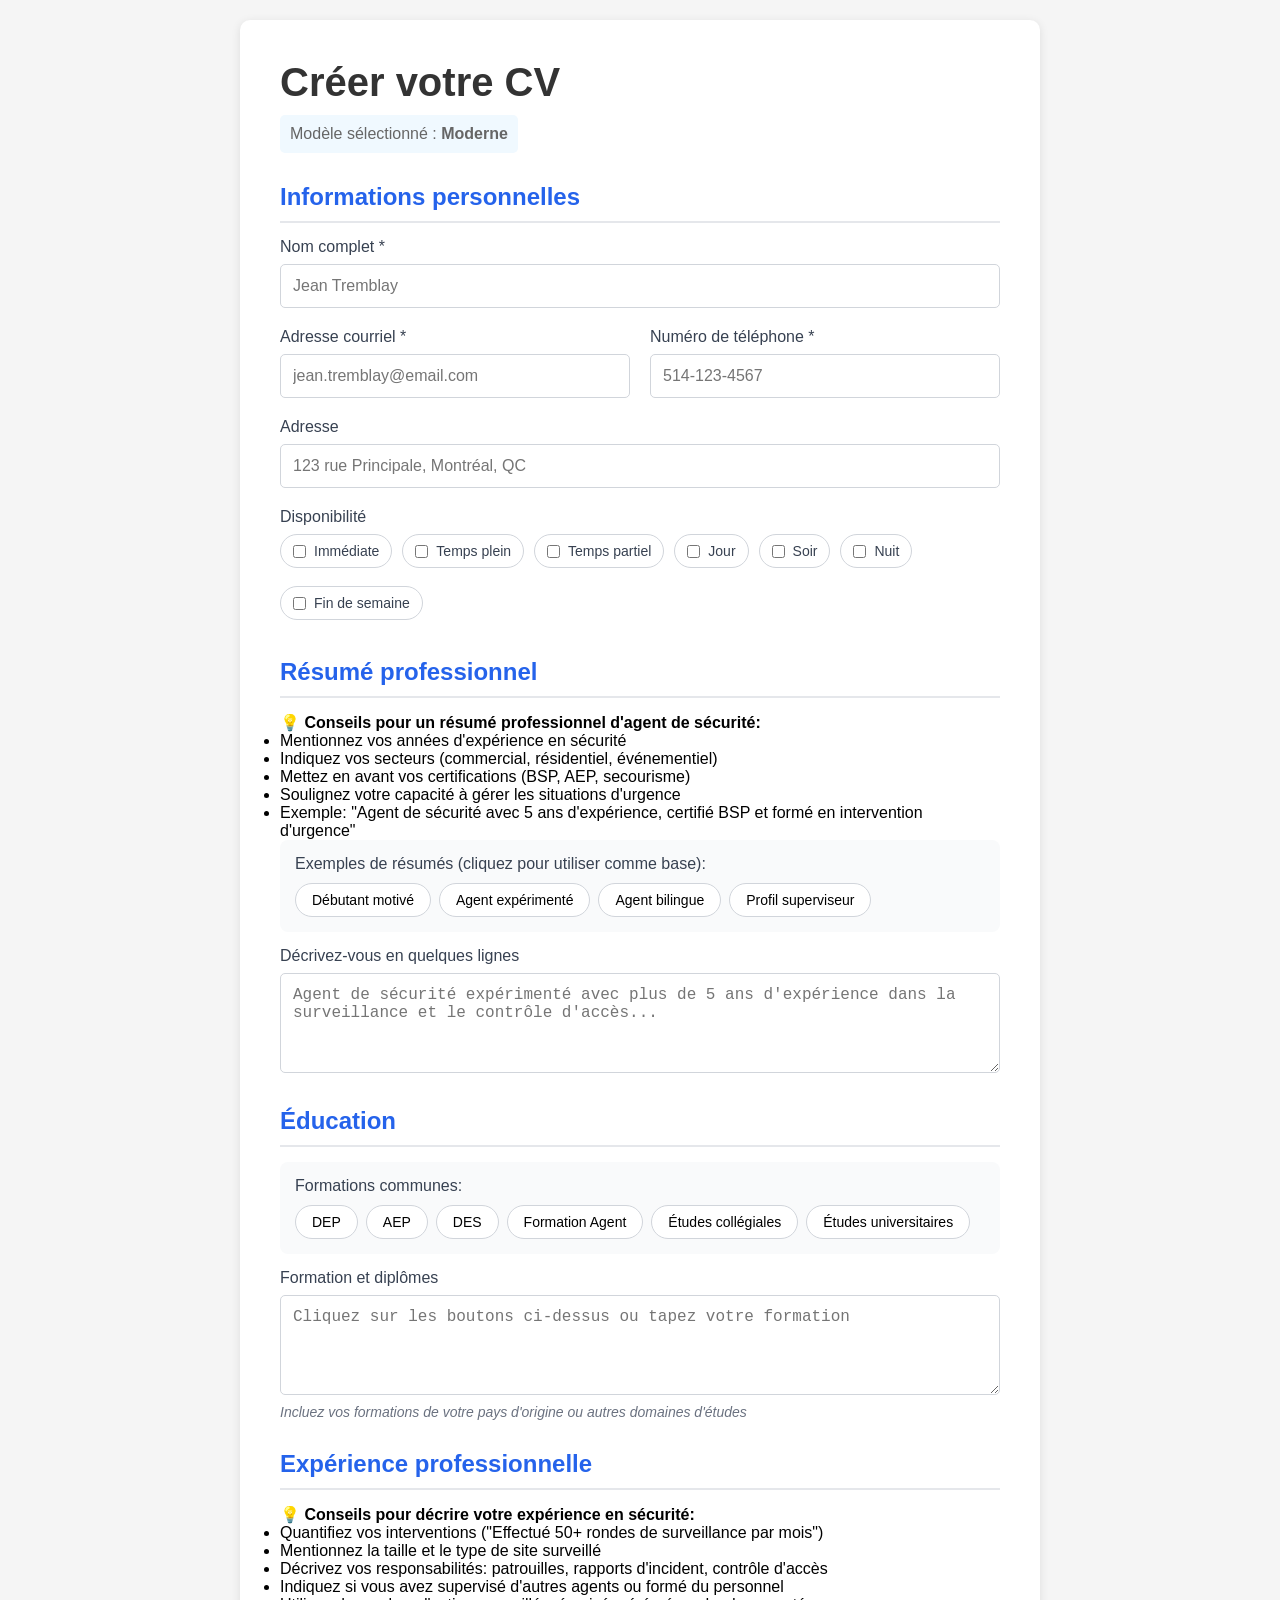
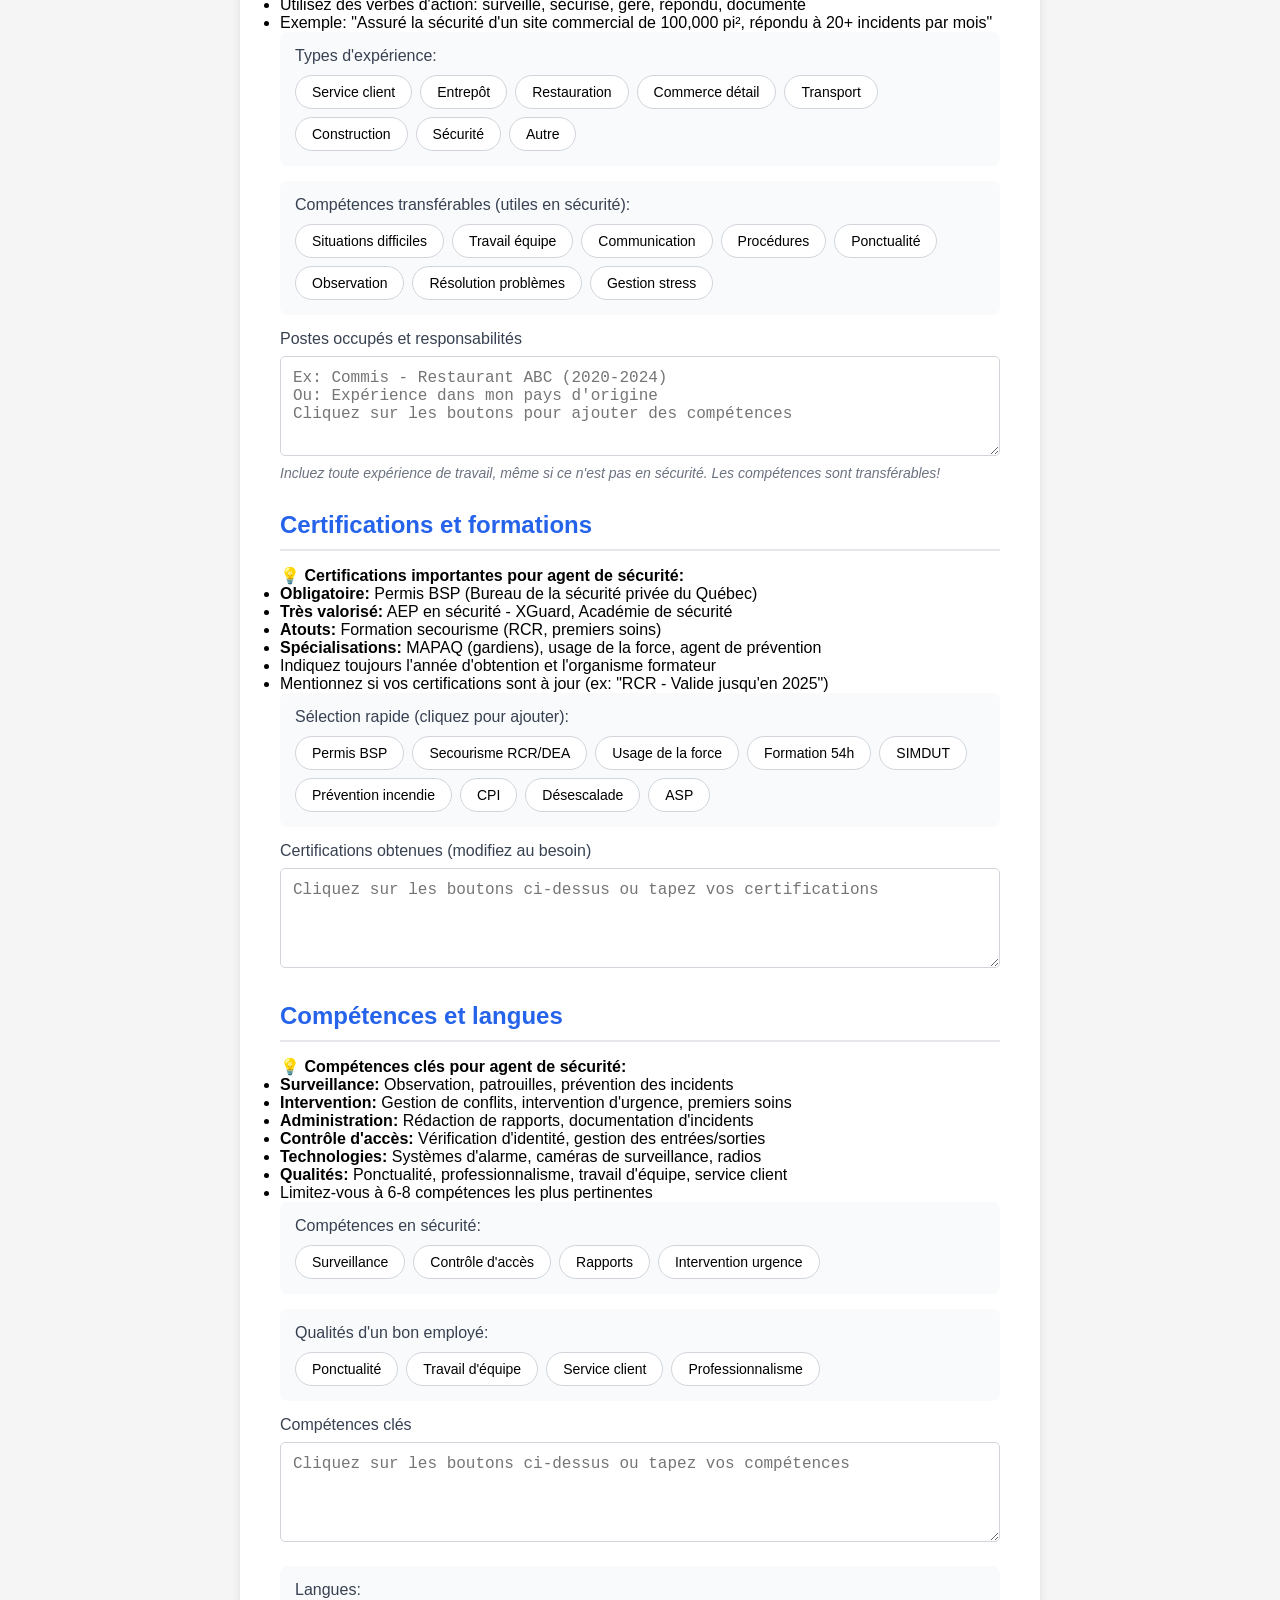
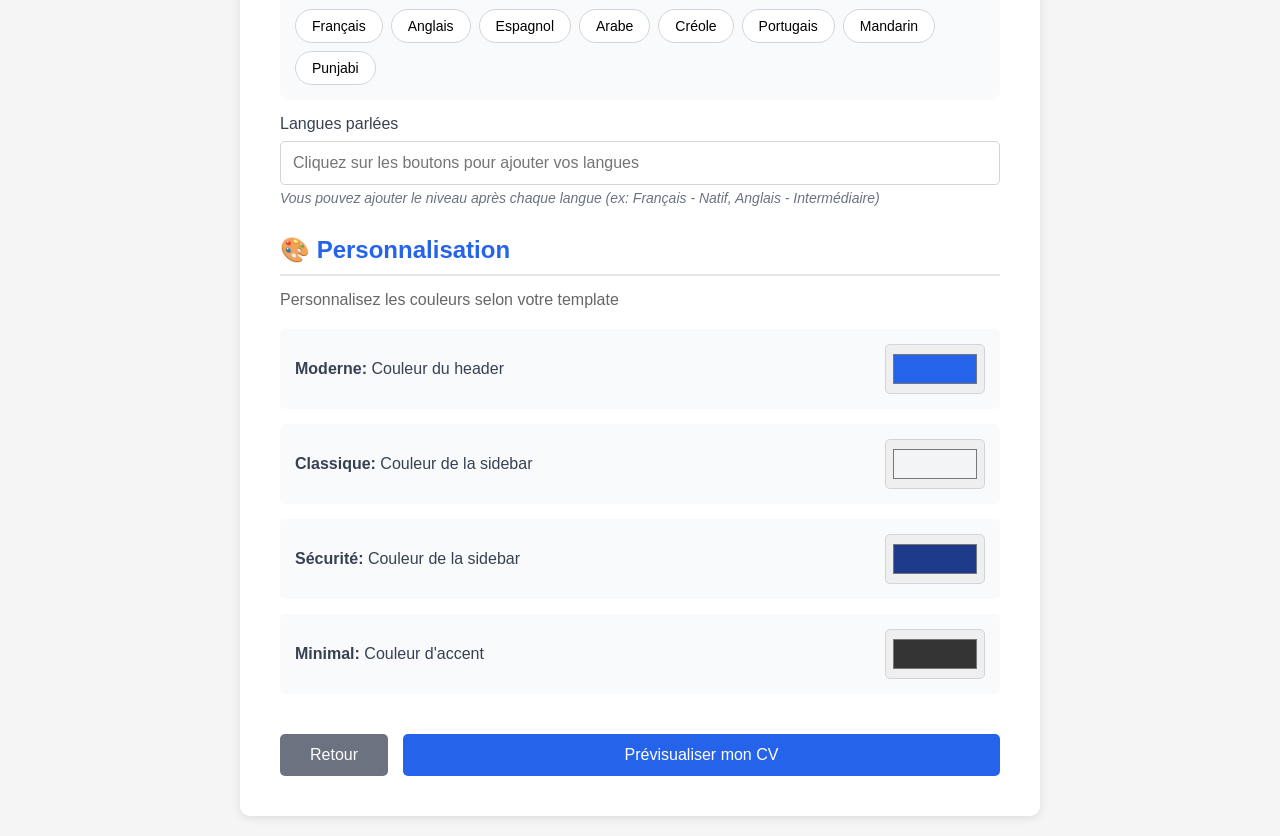
==== cv-builder.html @ 56667f4e "Add contextual tips for security agents throughout the form NEW FEATURE: Professional tips to help u" ====
<!DOCTYPE html>
<html lang="fr">
  <head>
    <meta charset="UTF-8" />
    <meta name="viewport" content="width=device-width, initial-scale=1.0" />
    <title>Créer votre CV</title>
    <style>
      * {
        margin: 0;
        padding: 0;
        box-sizing: border-box;
      }

      body {
        font-family: -apple-system, BlinkMacSystemFont, "Segoe UI", Roboto,
          sans-serif;
        background-color: #f5f5f5;
        padding: 20px;
      }

      .container {
        max-width: 800px;
        margin: 0 auto;
        background: white;
        border-radius: 10px;
        box-shadow: 0 2px 10px rgba(0, 0, 0, 0.1);
        padding: 40px;
      }

      h1 {
        color: #333;
        margin-bottom: 10px;
        font-size: 2.5em;
      }

      .template-indicator {
        color: #666;
        margin-bottom: 30px;
        padding: 10px;
        background: #f0f9ff;
        border-radius: 5px;
        display: inline-block;
      }

      .form-section {
        margin-bottom: 30px;
      }

      .form-section h2 {
        color: #2563eb;
        margin-bottom: 15px;
        font-size: 1.5em;
        border-bottom: 2px solid #e5e7eb;
        padding-bottom: 10px;
      }

      .form-group {
        margin-bottom: 20px;
      }

      label {
        display: block;
        color: #374151;
        font-weight: 500;
        margin-bottom: 8px;
      }

      input[type="text"],
      input[type="email"],
      input[type="tel"],
      textarea {
        width: 100%;
        padding: 12px;
        border: 1px solid #d1d5db;
        border-radius: 5px;
        font-size: 16px;
        transition: border-color 0.3s ease;
      }

      input[type="text"]:focus,
      input[type="email"]:focus,
      input[type="tel"]:focus,
      textarea:focus {
        outline: none;
        border-color: #2563eb;
      }

      textarea {
        resize: vertical;
        min-height: 100px;
      }

      input[type="color"] {
        width: 100px;
        height: 50px;
        border: 1px solid #d1d5db;
        border-radius: 5px;
        cursor: pointer;
        padding: 5px;
      }

      .color-picker-group {
        display: flex;
        align-items: center;
        gap: 15px;
        padding: 15px;
        background: #f9fafb;
        border-radius: 5px;
        margin-bottom: 15px;
      }

      .color-picker-group label {
        margin-bottom: 0;
        flex: 1;
      }

      input[type="color"] {
        width: 100px;
        height: 50px;
        border: 1px solid #d1d5db;
        border-radius: 5px;
        cursor: pointer;
        padding: 5px;
      }

      .color-picker-group {
        display: flex;
        align-items: center;
        gap: 15px;
        padding: 15px;
        background: #f9fafb;
        border-radius: 5px;
        margin-bottom: 15px;
      }

      .color-picker-group label {
        margin-bottom: 0;
        flex: 1;

      .tips-box {
        background: #eff6ff;
        border-left: 4px solid #3b82f6;
        padding: 15px;
        margin-bottom: 15px;
        border-radius: 5px;
        font-size: 14px;
      }

      .tips-box strong {
        color: #1e40af;
        display: block;
        margin-bottom: 10px;
        font-size: 15px;
      }

      .tips-box ul {
        margin: 0;
        padding-left: 20px;
      }

      .tips-box li {
        margin-bottom: 6px;
        color: #1e40af;
        line-height: 1.5;
      }

      .tips-toggle {
        background: none;
        border: none;
        color: #3b82f6;
        cursor: pointer;
        font-size: 14px;
        padding: 5px 0;
        text-decoration: underline;
        margin-bottom: 10px;
      }

      .tips-toggle:hover {
        color: #1e40af;
      }
      }

      .form-row {
        display: grid;
        grid-template-columns: 1fr 1fr;
        gap: 20px;
      }

      @media (max-width: 600px) {
        .form-row {
          grid-template-columns: 1fr;
        }
      }

      .button-group {
        display: flex;
        gap: 15px;
        margin-top: 40px;
      }

      .btn {
        padding: 12px 30px;
        border: none;
        border-radius: 5px;
        font-size: 16px;
        cursor: pointer;
        transition: all 0.3s ease;
      }

      .btn-primary {
        background: #2563eb;
        color: white;
        flex: 1;
      }

      .btn-primary:hover {
        background: #1d4ed8;
      }

      .btn-secondary {
        background: #6b7280;
        color: white;
      }

      .btn-secondary:hover {
        background: #4b5563;
      }

      .placeholder-text {
        color: #9ca3af;
        font-size: 14px;
        font-style: italic;
      }

      .quick-options {
        background: #f9fafb;
        padding: 15px;
        border-radius: 8px;
        margin-bottom: 15px;
      }

      .option-buttons {
        display: flex;
        flex-wrap: wrap;
        gap: 8px;
      }

      .option-btn {
        background: white;
        border: 1px solid #d1d5db;
        padding: 8px 16px;
        border-radius: 20px;
        font-size: 14px;
        cursor: pointer;
        transition: all 0.2s ease;
      }

      .option-btn:hover {
        background: #2563eb;
        color: white;
        border-color: #2563eb;
      }

      .option-btn.selected {
        background: #2563eb;
        color: white;
        border-color: #2563eb;
      }

      .help-text {
        color: #6b7280;
        font-size: 14px;
        margin-top: 5px;
        font-style: italic;
      }

      /* Styles pour les confettis */
      .confetti {
        position: fixed;
        width: 10px;
        height: 10px;
        background-color: #f0f;
        position: absolute;
        animation: confetti-fall 3s ease-out forwards;
        z-index: 9999;
      }

      @keyframes confetti-fall {
        0% {
          transform: translateY(-100vh) rotate(0deg);
          opacity: 1;
        }
        100% {
          transform: translateY(100vh) rotate(720deg);
          opacity: 0;
        }
      }

      .confetti-container {
        position: fixed;
        top: 0;
        left: 0;
        width: 100%;
        height: 100%;
        pointer-events: none;
        z-index: 9999;
      }
      .checkbox-group {
        display: flex;
        flex-wrap: wrap;
        gap: 10px;
      }
      .checkbox-group label {
        display: flex;
        align-items: center;
        gap: 8px;
        background: #fff;
        border: 1px solid #d1d5db;
        padding: 8px 12px;
        border-radius: 20px;
        font-size: 14px;
        cursor: pointer;
      }
      .checkbox-group input[type="checkbox"] {
        accent-color: #2563eb;
      }
    </style>
  </head>
  <body>
    <div class="container">
      <h1>Créer votre CV</h1>
      <div class="template-indicator">
        Modèle sélectionné : <strong id="selectedTemplate">Moderne</strong>
      </div>

      <form id="cvForm">
        <!-- Informations personnelles -->
        <div class="form-section">
          <h2>Informations personnelles</h2>

          <div class="form-group">
            <label for="nom">Nom complet *</label>
            <input
              type="text"
              id="nom"
              name="nom"
              required
              placeholder="Jean Tremblay"
            />
          </div>

          <div class="form-row">
            <div class="form-group">
              <label for="email">Adresse courriel *</label>
              <input
                type="email"
                id="email"
                name="email"
                required
                placeholder="jean.tremblay@email.com"
              />
            </div>

            <div class="form-group">
              <label for="telephone">Numéro de téléphone *</label>
              <input
                type="tel"
                id="telephone"
                name="telephone"
                required
                placeholder="514-123-4567"
              />
            </div>
          </div>

          <div class="form-group">
            <label for="adresse">Adresse</label>
            <input
              type="text"
              id="adresse"
              name="adresse"
              placeholder="123 rue Principale, Montréal, QC"
            />
          </div>
          <div class="form-group">
            <label>Disponibilité</label>
            <div class="checkbox-group">
              <label
                ><input
                  type="checkbox"
                  name="disponibilite"
                  value="Immédiate"
                />
                Immédiate</label
              >
              <label
                ><input
                  type="checkbox"
                  name="disponibilite"
                  value="Temps plein"
                />
                Temps plein</label
              >
              <label
                ><input
                  type="checkbox"
                  name="disponibilite"
                  value="Temps partiel"
                />
                Temps partiel</label
              >
              <label
                ><input type="checkbox" name="disponibilite" value="Jour" />
                Jour</label
              >
              <label
                ><input type="checkbox" name="disponibilite" value="Soir" />
                Soir</label
              >
              <label
                ><input type="checkbox" name="disponibilite" value="Nuit" />
                Nuit</label
              >
              <label
                ><input
                  type="checkbox"
                  name="disponibilite"
                  value="Fin de semaine"
                />
                Fin de semaine</label
              >
            </div>
          </div>
        </div>

        <!-- Résumé professionnel -->
        <div class="form-section">
          <h2>Résumé professionnel</h2>


          <div class="tips-box">
            <strong>💡 Conseils pour un résumé professionnel d'agent de sécurité:</strong>
            <ul>
              <li>Mentionnez vos années d'expérience en sécurité</li>
              <li>Indiquez vos secteurs (commercial, résidentiel, événementiel)</li>
              <li>Mettez en avant vos certifications (BSP, AEP, secourisme)</li>
              <li>Soulignez votre capacité à gérer les situations d'urgence</li>
              <li>Exemple: "Agent de sécurité avec 5 ans d'expérience, certifié BSP et formé en intervention d'urgence"</li>
            </ul>
          </div>
          <div class="quick-options">
            <label style="display: block; margin-bottom: 10px"
              >Exemples de résumés (cliquez pour utiliser comme base):</label
            >
            <div class="option-buttons">
              <button
                type="button"
                class="option-btn"
                onclick="setResume('debutant')"
                style="width: auto"
              >
                Débutant motivé
              </button>
              <button
                type="button"
                class="option-btn"
                onclick="setResume('experimente')"
                style="width: auto"
              >
                Agent expérimenté
              </button>
              <button
                type="button"
                class="option-btn"
                onclick="setResume('bilingue')"
                style="width: auto"
              >
                Agent bilingue
              </button>
              <button
                type="button"
                class="option-btn"
                onclick="setResume('superviseur')"
                style="width: auto"
              >
                Profil superviseur
              </button>
            </div>
          </div>

          <div class="form-group">
            <label for="resume">Décrivez-vous en quelques lignes</label>
            <textarea
              id="resume"
              name="resume"
              placeholder="Agent de sécurité expérimenté avec plus de 5 ans d'expérience dans la surveillance et le contrôle d'accès..."
            ></textarea>
          </div>
        </div>

        <!-- Éducation -->
        <div class="form-section">
          <h2>Éducation</h2>

          <div class="quick-options">
            <label style="display: block; margin-bottom: 10px"
              >Formations communes:</label
            >
            <div class="option-buttons">
              <button
                type="button"
                class="option-btn"
                onclick="addEducation('DEP')"
              >
                DEP
              </button>
              <button
                type="button"
                class="option-btn"
                onclick="addEducation('AEP')"
              >
                AEP
              </button>
              <button
                type="button"
                class="option-btn"
                onclick="addEducation('DES (Diplôme d\'études secondaires)')"
              >
                DES
              </button>
              <button
                type="button"
                class="option-btn"
                onclick="addEducation('Formation agent de sécurité')"
              >
                Formation Agent
              </button>
              <button
                type="button"
                class="option-btn"
                onclick="addEducation('Études collégiales')"
              >
                Études collégiales
              </button>
              <button
                type="button"
                class="option-btn"
                onclick="addEducation('Études universitaires')"
              >
                Études universitaires
              </button>
            </div>
          </div>

          <div class="form-group">
            <label for="education">Formation et diplômes</label>
            <textarea
              id="education"
              name="education"
              placeholder="Cliquez sur les boutons ci-dessus ou tapez votre formation"
            ></textarea>
            <p class="help-text">
              Incluez vos formations de votre pays d'origine ou autres domaines
              d'études
            </p>
          </div>
        </div>

        <!-- Expérience professionnelle -->
        <div class="form-section">
          <h2>Expérience professionnelle</h2>


          <div class="tips-box">
            <strong>💡 Conseils pour décrire votre expérience en sécurité:</strong>
            <ul>
              <li>Quantifiez vos interventions ("Effectué 50+ rondes de surveillance par mois")</li>
              <li>Mentionnez la taille et le type de site surveillé</li>
              <li>Décrivez vos responsabilités: patrouilles, rapports d'incident, contrôle d'accès</li>
              <li>Indiquez si vous avez supervisé d'autres agents ou formé du personnel</li>
              <li>Utilisez des verbes d'action: surveillé, sécurisé, géré, répondu, documenté</li>
              <li>Exemple: "Assuré la sécurité d'un site commercial de 100,000 pi², répondu à 20+ incidents par mois"</li>
            </ul>
          </div>
          <div class="quick-options">
            <label style="display: block; margin-bottom: 10px"
              >Types d'expérience:</label
            >
            <div class="option-buttons">
              <button
                type="button"
                class="option-btn"
                onclick="addExperienceType('Service à la clientèle')"
              >
                Service client
              </button>
              <button
                type="button"
                class="option-btn"
                onclick="addExperienceType('Entrepôt/Manutention')"
              >
                Entrepôt
              </button>
              <button
                type="button"
                class="option-btn"
                onclick="addExperienceType('Restauration')"
              >
                Restauration
              </button>
              <button
                type="button"
                class="option-btn"
                onclick="addExperienceType('Commerce de détail')"
              >
                Commerce détail
              </button>
              <button
                type="button"
                class="option-btn"
                onclick="addExperienceType('Transport/Livraison')"
              >
                Transport
              </button>
              <button
                type="button"
                class="option-btn"
                onclick="addExperienceType('Construction')"
              >
                Construction
              </button>
              <button
                type="button"
                class="option-btn"
                onclick="addExperienceType('Sécurité')"
              >
                Sécurité
              </button>
              <button
                type="button"
                class="option-btn"
                onclick="addExperienceType('Autre domaine')"
              >
                Autre
              </button>
            </div>
          </div>

          <div class="quick-options">
            <label style="display: block; margin-bottom: 10px"
              >Compétences transférables (utiles en sécurité):</label
            >
            <div class="option-buttons">
              <button
                type="button"
                class="option-btn"
                onclick="addTask('Gestion de situations difficiles')"
              >
                Situations difficiles
              </button>
              <button
                type="button"
                class="option-btn"
                onclick="addTask('Travail d\'équipe')"
              >
                Travail équipe
              </button>
              <button
                type="button"
                class="option-btn"
                onclick="addTask('Communication avec le public')"
              >
                Communication
              </button>
              <button
                type="button"
                class="option-btn"
                onclick="addTask('Respect des procédures')"
              >
                Procédures
              </button>
              <button
                type="button"
                class="option-btn"
                onclick="addTask('Ponctualité et fiabilité')"
              >
                Ponctualité
              </button>
              <button
                type="button"
                class="option-btn"
                onclick="addTask('Observation et vigilance')"
              >
                Observation
              </button>
              <button
                type="button"
                class="option-btn"
                onclick="addTask('Résolution de problèmes')"
              >
                Résolution problèmes
              </button>
              <button
                type="button"
                class="option-btn"
                onclick="addTask('Gestion du stress')"
              >
                Gestion stress
              </button>
            </div>
          </div>

          <div class="form-group">
            <label for="experience">Postes occupés et responsabilités</label>
            <textarea
              id="experience"
              name="experience"
              placeholder="Ex: Commis - Restaurant ABC (2020-2024)&#10;Ou: Expérience dans mon pays d'origine&#10;Cliquez sur les boutons pour ajouter des compétences"
            ></textarea>
            <p class="help-text">
              Incluez toute expérience de travail, même si ce n'est pas en
              sécurité. Les compétences sont transférables!
            </p>
          </div>
        </div>

        <!-- Certifications -->
        <div class="form-section">
          <h2>Certifications et formations</h2>


          <div class="tips-box">
            <strong>💡 Certifications importantes pour agent de sécurité:</strong>
            <ul>
              <li><strong>Obligatoire:</strong> Permis BSP (Bureau de la sécurité privée du Québec)</li>
              <li><strong>Très valorisé:</strong> AEP en sécurité - XGuard, Académie de sécurité</li>
              <li><strong>Atouts:</strong> Formation secourisme (RCR, premiers soins)</li>
              <li><strong>Spécialisations:</strong> MAPAQ (gardiens), usage de la force, agent de prévention</li>
              <li>Indiquez toujours l'année d'obtention et l'organisme formateur</li>
              <li>Mentionnez si vos certifications sont à jour (ex: "RCR - Valide jusqu'en 2025")</li>
            </ul>
          </div>
          <div class="quick-options">
            <label style="display: block; margin-bottom: 10px"
              >Sélection rapide (cliquez pour ajouter):</label
            >
            <div class="option-buttons">
              <button
                type="button"
                class="option-btn"
                onclick="addCertification('Permis BSP (Bureau de la sécurité privée)')"
              >
                Permis BSP
              </button>
              <button
                type="button"
                class="option-btn"
                onclick="addCertification('Formation secourisme RCR/DEA')"
              >
                Secourisme RCR/DEA
              </button>
              <button
                type="button"
                class="option-btn"
                onclick="addCertification('Formation usage de la force')"
              >
                Usage de la force
              </button>
              <button
                type="button"
                class="option-btn"
                onclick="addCertification('Formation 54h obligatoire')"
              >
                Formation 54h
              </button>
              <button
                type="button"
                class="option-btn"
                onclick="addCertification('SIMDUT 2015')"
              >
                SIMDUT
              </button>
              <button
                type="button"
                class="option-btn"
                onclick="addCertification('Formation incendie')"
              >
                Prévention incendie
              </button>
              <button
                type="button"
                class="option-btn"
                onclick="addCertification('Carte CPI (Crisis Prevention Institute)')"
              >
                CPI
              </button>
              <button
                type="button"
                class="option-btn"
                onclick="addCertification('Formation désescalade')"
              >
                Désescalade
              </button>
              <button
                type="button"
                class="option-btn"
                onclick="addCertification('ASP Construction')"
              >
                ASP
              </button>
            </div>
          </div>

          <div class="form-group">
            <label for="certifications"
              >Certifications obtenues (modifiez au besoin)</label
            >
            <textarea
              id="certifications"
              name="certifications"
              placeholder="Cliquez sur les boutons ci-dessus ou tapez vos certifications"
            ></textarea>
          </div>
        </div>

        <!-- Compétences et langues -->
        <div class="form-section">
          <h2>Compétences et langues</h2>


          <div class="tips-box">
            <strong>💡 Compétences clés pour agent de sécurité:</strong>
            <ul>
              <li><strong>Surveillance:</strong> Observation, patrouilles, prévention des incidents</li>
              <li><strong>Intervention:</strong> Gestion de conflits, intervention d'urgence, premiers soins</li>
              <li><strong>Administration:</strong> Rédaction de rapports, documentation d'incidents</li>
              <li><strong>Contrôle d'accès:</strong> Vérification d'identité, gestion des entrées/sorties</li>
              <li><strong>Technologies:</strong> Systèmes d'alarme, caméras de surveillance, radios</li>
              <li><strong>Qualités:</strong> Ponctualité, professionnalisme, travail d'équipe, service client</li>
              <li>Limitez-vous à 6-8 compétences les plus pertinentes</li>
            </ul>
          </div>
          <div class="quick-options">
            <label style="display: block; margin-bottom: 10px"
              >Compétences en sécurité:</label
            >
            <div class="option-buttons">
              <button
                type="button"
                class="option-btn"
                onclick="addCompetence('Surveillance')"
              >
                Surveillance
              </button>
              <button
                type="button"
                class="option-btn"
                onclick="addCompetence('Contrôle d\'accès')"
              >
                Contrôle d'accès
              </button>
              <button
                type="button"
                class="option-btn"
                onclick="addCompetence('Rédaction de rapports')"
              >
                Rapports
              </button>
              <button
                type="button"
                class="option-btn"
                onclick="addCompetence('Intervention d\'urgence')"
              >
                Intervention urgence
              </button>
            </div>
          </div>

          <div class="quick-options">
            <label style="display: block; margin-bottom: 10px"
              >Qualités d'un bon employé:</label
            >
            <div class="option-buttons">
              <button
                type="button"
                class="option-btn"
                onclick="addCompetence('Ponctualité')"
              >
                Ponctualité
              </button>
              <button
                type="button"
                class="option-btn"
                onclick="addCompetence('Travail d\'équipe')"
              >
                Travail d'équipe
              </button>
              <button
                type="button"
                class="option-btn"
                onclick="addCompetence('Service à la clientèle')"
              >
                Service client
              </button>
              <button
                type="button"
                class="option-btn"
                onclick="addCompetence('Professionnalisme')"
              >
                Professionnalisme
              </button>
            </div>
          </div>

          <div class="form-group">
            <label for="competences">Compétences clés</label>
            <textarea
              id="competences"
              name="competences"
              placeholder="Cliquez sur les boutons ci-dessus ou tapez vos compétences"
            ></textarea>
          </div>


          <div class="quick-options">
            <label style="display: block; margin-bottom: 10px">Langues:</label>
            <div class="option-buttons">
              <button
                type="button"
                class="option-btn"
                onclick="addLangue('Français')"
              >
                Français
              </button>
              <button
                type="button"
                class="option-btn"
                onclick="addLangue('Anglais')"
              >
                Anglais
              </button>
              <button
                type="button"
                class="option-btn"
                onclick="addLangue('Espagnol')"
              >
                Espagnol
              </button>
              <button
                type="button"
                class="option-btn"
                onclick="addLangue('Arabe')"
              >
                Arabe
              </button>
              <button
                type="button"
                class="option-btn"
                onclick="addLangue('Créole')"
              >
                Créole
              </button>
              <button
                type="button"
                class="option-btn"
                onclick="addLangue('Portugais')"
              >
                Portugais
              </button>
              <button
                type="button"
                class="option-btn"
                onclick="addLangue('Mandarin')"
              >
                Mandarin
              </button>
              <button
                type="button"
                class="option-btn"
                onclick="addLangue('Punjabi')"
              >
                Punjabi
              </button>
            </div>
          </div>

          <div class="form-group">
            <label for="langues">Langues parlées</label>
            <input
              type="text"
              id="langues"
              name="langues"
              placeholder="Cliquez sur les boutons pour ajouter vos langues"
            />
            <p class="help-text">
              Vous pouvez ajouter le niveau après chaque langue (ex: Français -
              Natif, Anglais - Intermédiaire)
            </p>
          </div>
        </div>

        <!-- Personnalisation des couleurs -->
        <div class="form-section">
          <h2>🎨 Personnalisation</h2>
          <p style="color: #666; margin-bottom: 20px;">Personnalisez les couleurs selon votre template</p>

          <div class="color-picker-group">
            <label for="colorModerne">
              <strong>Moderne:</strong> Couleur du header
            </label>
            <input
              type="color"
              id="colorModerne"
              name="colorModerne"
              value="#2563eb"
            />
          </div>

          <div class="color-picker-group">
            <label for="colorClassique">
              <strong>Classique:</strong> Couleur de la sidebar
            </label>
            <input
              type="color"
              id="colorClassique"
              name="colorClassique"
              value="#f3f4f6"
            />
          </div>

          <div class="color-picker-group">
            <label for="colorSecurite">
              <strong>Sécurité:</strong> Couleur de la sidebar
            </label>
            <input
              type="color"
              id="colorSecurite"
              name="colorSecurite"
              value="#1e3a8a"
            />
          </div>

          <div class="color-picker-group">
            <label for="colorMinimal">
              <strong>Minimal:</strong> Couleur d'accent
            </label>
            <input
              type="color"
              id="colorMinimal"
              name="colorMinimal"
              value="#333333"
            />
          </div>
        </div>
        <!-- Boutons d'action -->
        <div class="button-group">
          <button type="button" class="btn btn-secondary" onclick="goBack()">
            Retour
          </button>
          <button type="submit" class="btn btn-primary">
            Prévisualiser mon CV
          </button>
        </div>
      </form>
    </div>

    <script>
      // Afficher le template sélectionné
      const selectedTemplate =
        localStorage.getItem("selectedTemplate") || "moderne";
      document.getElementById("selectedTemplate").textContent =
        selectedTemplate.charAt(0).toUpperCase() + selectedTemplate.slice(1);

      // Charger les données existantes si disponibles
      window.addEventListener("DOMContentLoaded", function () {
        const savedData = localStorage.getItem("cvData");
        if (savedData) {
          const data = JSON.parse(savedData);
          Object.keys(data).forEach((key) => {
            const field = document.getElementById(key);
            if (field) {
              field.value = data[key];
            }
          });
          if (data.disponibilite) {
            const selected = data.disponibilite.split(",").map((s) => s.trim());
            selected.forEach((val) => {
              const cb = document.querySelector(
                `input[name="disponibilite"][value="${val}"]`
              );
              if (cb) cb.checked = true;
            });
          }
        }
      });

      // Fonction pour ajouter une certification
      function addCertification(cert) {
        const textarea = document.getElementById("certifications");
        const currentValue = textarea.value.trim();

        // Ajouter l'année actuelle par défaut
        const year = new Date().getFullYear();
        const certWithYear = cert + " - " + year;

        if (currentValue) {
          textarea.value = currentValue + "\n" + certWithYear;
        } else {
          textarea.value = certWithYear;
        }

        // Faire défiler jusqu'au bas du textarea
        textarea.scrollTop = textarea.scrollHeight;
      }

      // Fonction pour ajouter une compétence
      function addCompetence(competence) {
        const textarea = document.getElementById("competences");
        const currentValue = textarea.value.trim();

        if (currentValue) {
          // Vérifier si la compétence n'est pas déjà présente
          if (!currentValue.includes(competence)) {
            textarea.value = currentValue + ", " + competence;
          }
        } else {
          textarea.value = competence;
        }
      }

      // Fonction pour définir le résumé professionnel
      function setResume(type) {
        const resumes = {
          debutant:
            "Agent de sécurité nouvellement certifié, motivé et fiable. Excellentes compétences en service à la clientèle et forte capacité d'adaptation. Désireux d'apprendre et de contribuer à la sécurité des personnes et des biens. Disponible pour tous les quarts de travail.",
          experimente:
            "Agent de sécurité expérimenté avec plus de 5 ans d'expérience dans la surveillance, le contrôle d'accès et la gestion des situations d'urgence. Reconnu pour mon professionnalisme, ma vigilance et ma capacité à maintenir un environnement sécuritaire.",
          bilingue:
            "Agent de sécurité bilingue (français/anglais) avec expérience en milieu commercial et corporatif. Excellent communicateur capable de gérer efficacement les interactions avec une clientèle diversifiée. Spécialisé dans la désescalade et la résolution de conflits.",
          superviseur:
            "Agent de sécurité senior avec expérience en supervision d'équipe. Compétences démontrées en formation du personnel, coordination des opérations et rédaction de rapports détaillés. Leadership naturel et capacité à prendre des décisions rapides en situation de crise.",
        };

        document.getElementById("resume").value = resumes[type] || "";
      }

      // Fonction pour ajouter une langue
      function addLangue(langue) {
        const input = document.getElementById("langues");
        const currentValue = input.value.trim();

        if (currentValue) {
          // Vérifier si la langue n'est pas déjà présente
          if (!currentValue.includes(langue)) {
            input.value = currentValue + ", " + langue;
          }
        } else {
          input.value = langue;
        }
      }

      // Fonction pour ajouter une formation
      function addEducation(education) {
        const textarea = document.getElementById("education");
        const currentValue = textarea.value.trim();

        if (education === "DEP" || education === "AEP") {
          // Pour DEP et AEP, demander le domaine
          const domaine = prompt("Dans quel domaine?", "");
          const ecole = prompt("Nom de l'école ou institution:", "");
          const annee = prompt("Année d'obtention:", new Date().getFullYear());

          if (domaine && ecole && annee) {
            const educationComplete =
              education + " en " + domaine + " - " + ecole + " (" + annee + ")";

            if (currentValue) {
              textarea.value = currentValue + "\n" + educationComplete;
            } else {
              textarea.value = educationComplete;
            }
          }
        } else {
          // Pour les autres formations
          const ecole = prompt("Nom de l'école ou institution:", "");
          const annee = prompt("Année d'obtention:", new Date().getFullYear());

          if (ecole && annee) {
            const educationComplete =
              education + " - " + ecole + " (" + annee + ")";

            if (currentValue) {
              textarea.value = currentValue + "\n" + educationComplete;
            } else {
              textarea.value = educationComplete;
            }
          }
        }
      }

      // Fonction pour ajouter un type d'expérience
      function addExperienceType(type) {
        const textarea = document.getElementById("experience");
        const currentValue = textarea.value.trim();

        const entreprise = prompt("Nom de l'entreprise:", "");
        const periode = prompt("Période (ex: 2020-2024):", "");

        if (entreprise && periode) {
          const experienceLine =
            type + " - " + entreprise + " (" + periode + ")";

          if (currentValue) {
            textarea.value = currentValue + "\n\n" + experienceLine;
          } else {
            textarea.value = experienceLine;
          }

          textarea.scrollTop = textarea.scrollHeight;
        }
      }

      // Fonction pour ajouter une tâche d'expérience
      function addTask(task) {
        const textarea = document.getElementById("experience");
        const currentValue = textarea.value.trim();

        if (currentValue) {
          // Ajouter la tâche avec une puce
          textarea.value = currentValue + "\n• " + task;
        } else {
          alert(
            "Veuillez d'abord entrer un poste ou cliquer sur un type d'expérience"
          );
        }

        textarea.scrollTop = textarea.scrollHeight;
      }

      // Fonction pour créer des confettis
      function createConfetti() {
        const container = document.createElement("div");
        container.className = "confetti-container";
        document.body.appendChild(container);

        const colors = [
          "#2563eb",
          "#10b981",
          "#f59e0b",
          "#ef4444",
          "#8b5cf6",
          "#ec4899",
          "#06b6d4",
        ];
        const confettiCount = 100;

        for (let i = 0; i < confettiCount; i++) {
          const confetti = document.createElement("div");
          confetti.className = "confetti";
          confetti.style.backgroundColor =
            colors[Math.floor(Math.random() * colors.length)];
          confetti.style.left = Math.random() * 100 + "%";
          confetti.style.animationDelay = Math.random() * 0.5 + "s";
          confetti.style.animationDuration = Math.random() * 3 + 2 + "s";

          // Formes variées
          const shapes = ["10px", "8px", "12px", "6px"];
          const shape = shapes[Math.floor(Math.random() * shapes.length)];
          confetti.style.width = shape;
          confetti.style.height = shape;

          // Certains confettis sont ronds, d'autres carrés
          if (Math.random() > 0.5) {
            confetti.style.borderRadius = "50%";
          }

          container.appendChild(confetti);
        }

        // Supprimer les confettis après l'animation
        setTimeout(() => {
          container.remove();
        }, 5000);
      }

      // Gérer la soumission du formulaire
      document
        .getElementById("cvForm")
        .addEventListener("submit", function (e) {
          e.preventDefault();

          // Lancer les confettis
          createConfetti();

          // Collecter toutes les données du formulaire
          const formData = {};
          const fields = [
            "nom",
            "email",
            "telephone",
            "adresse",
            "resume",
            "education",
            "experience",
            "certifications",
            "competences",
            "langues",
            "colorModerne",
            "colorClassique",
            "colorSecurite",
            "colorMinimal",
          ];

          fields.forEach((field) => {
            formData[field] = document.getElementById(field).value || "";
          });
          formData.disponibilite = Array.from(
            document.querySelectorAll('input[name="disponibilite"]:checked')
          )
            .map((el) => el.value)
            .join(", ");
          // Sauvegarder les données
          localStorage.setItem("cvData", JSON.stringify(formData));

          // Attendre un peu pour voir les confettis avant de rediriger
          setTimeout(() => {
            window.location.href = "cv-preview.html";
          }, 1000);
        });

      // Fonction pour revenir en arrière
      function goBack() {
        window.location.href = "cv-selector.html";
      }
    </script>
  </body>
</html>
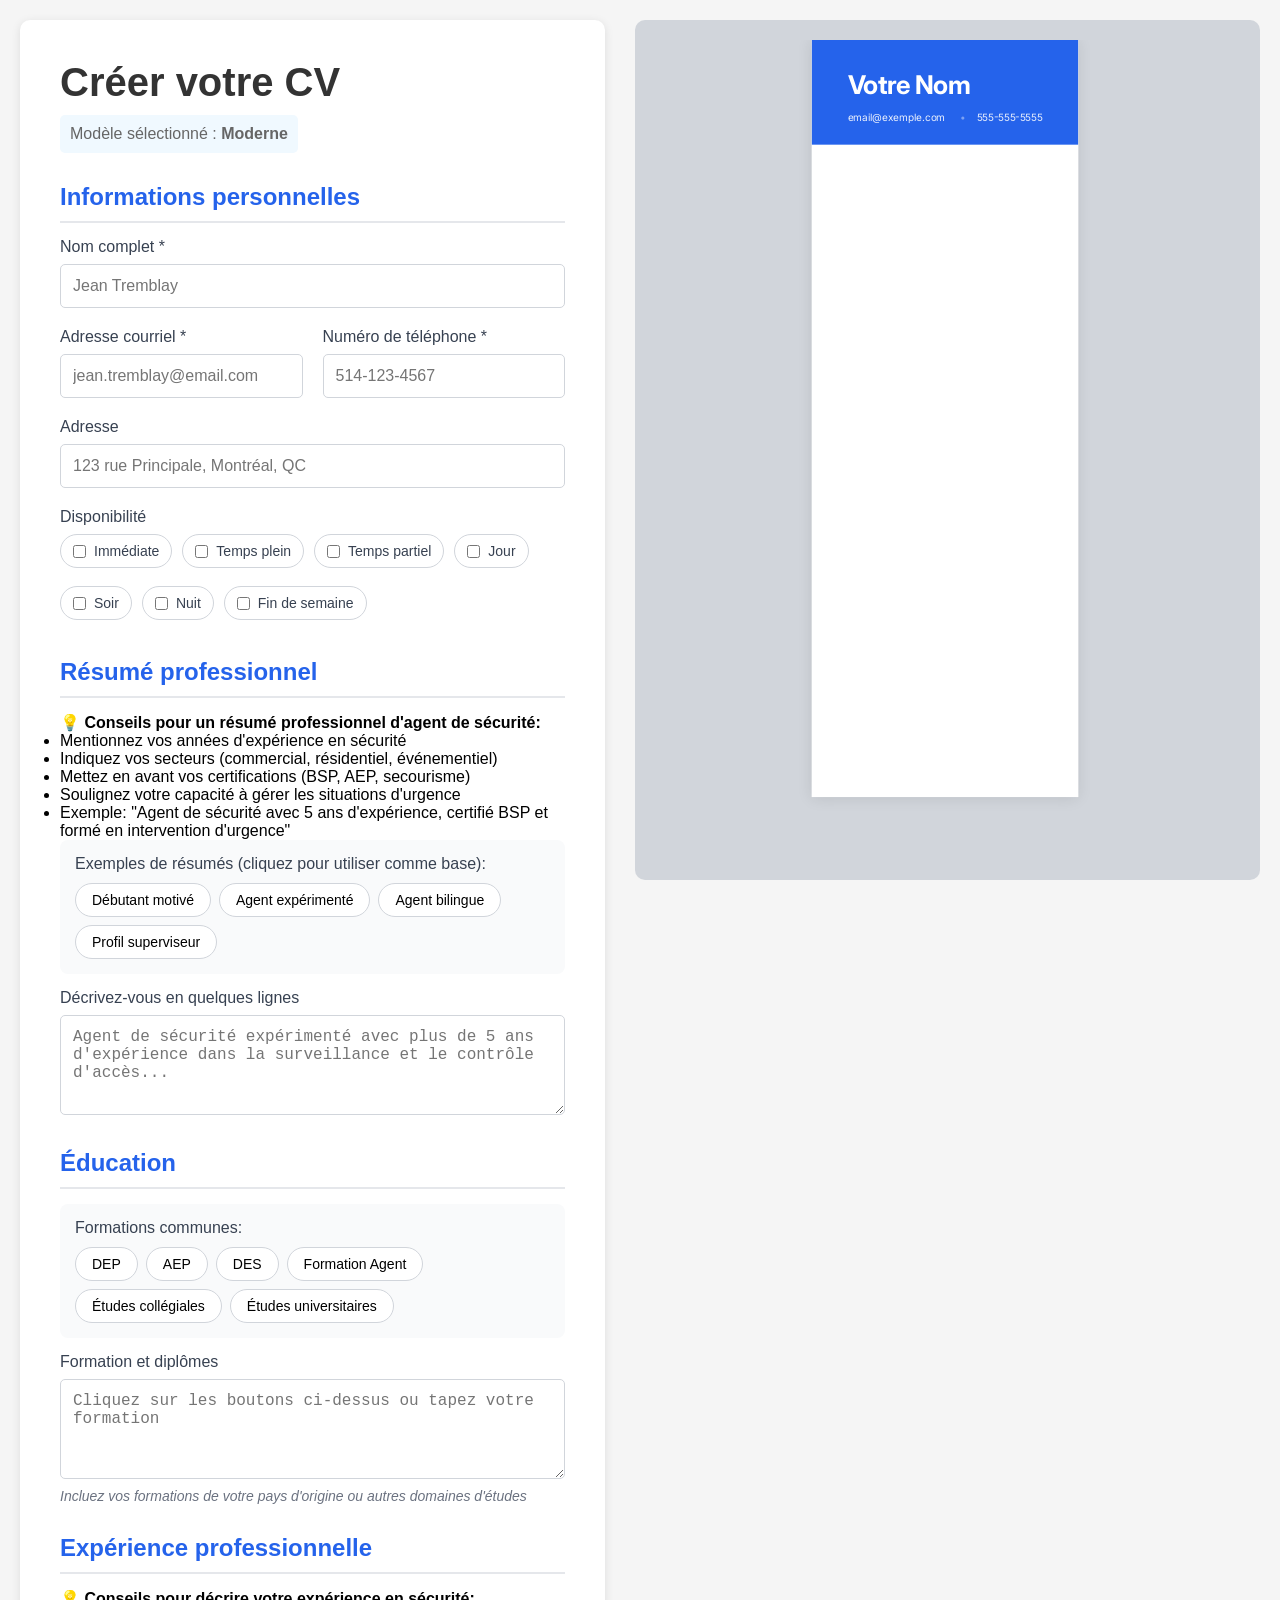
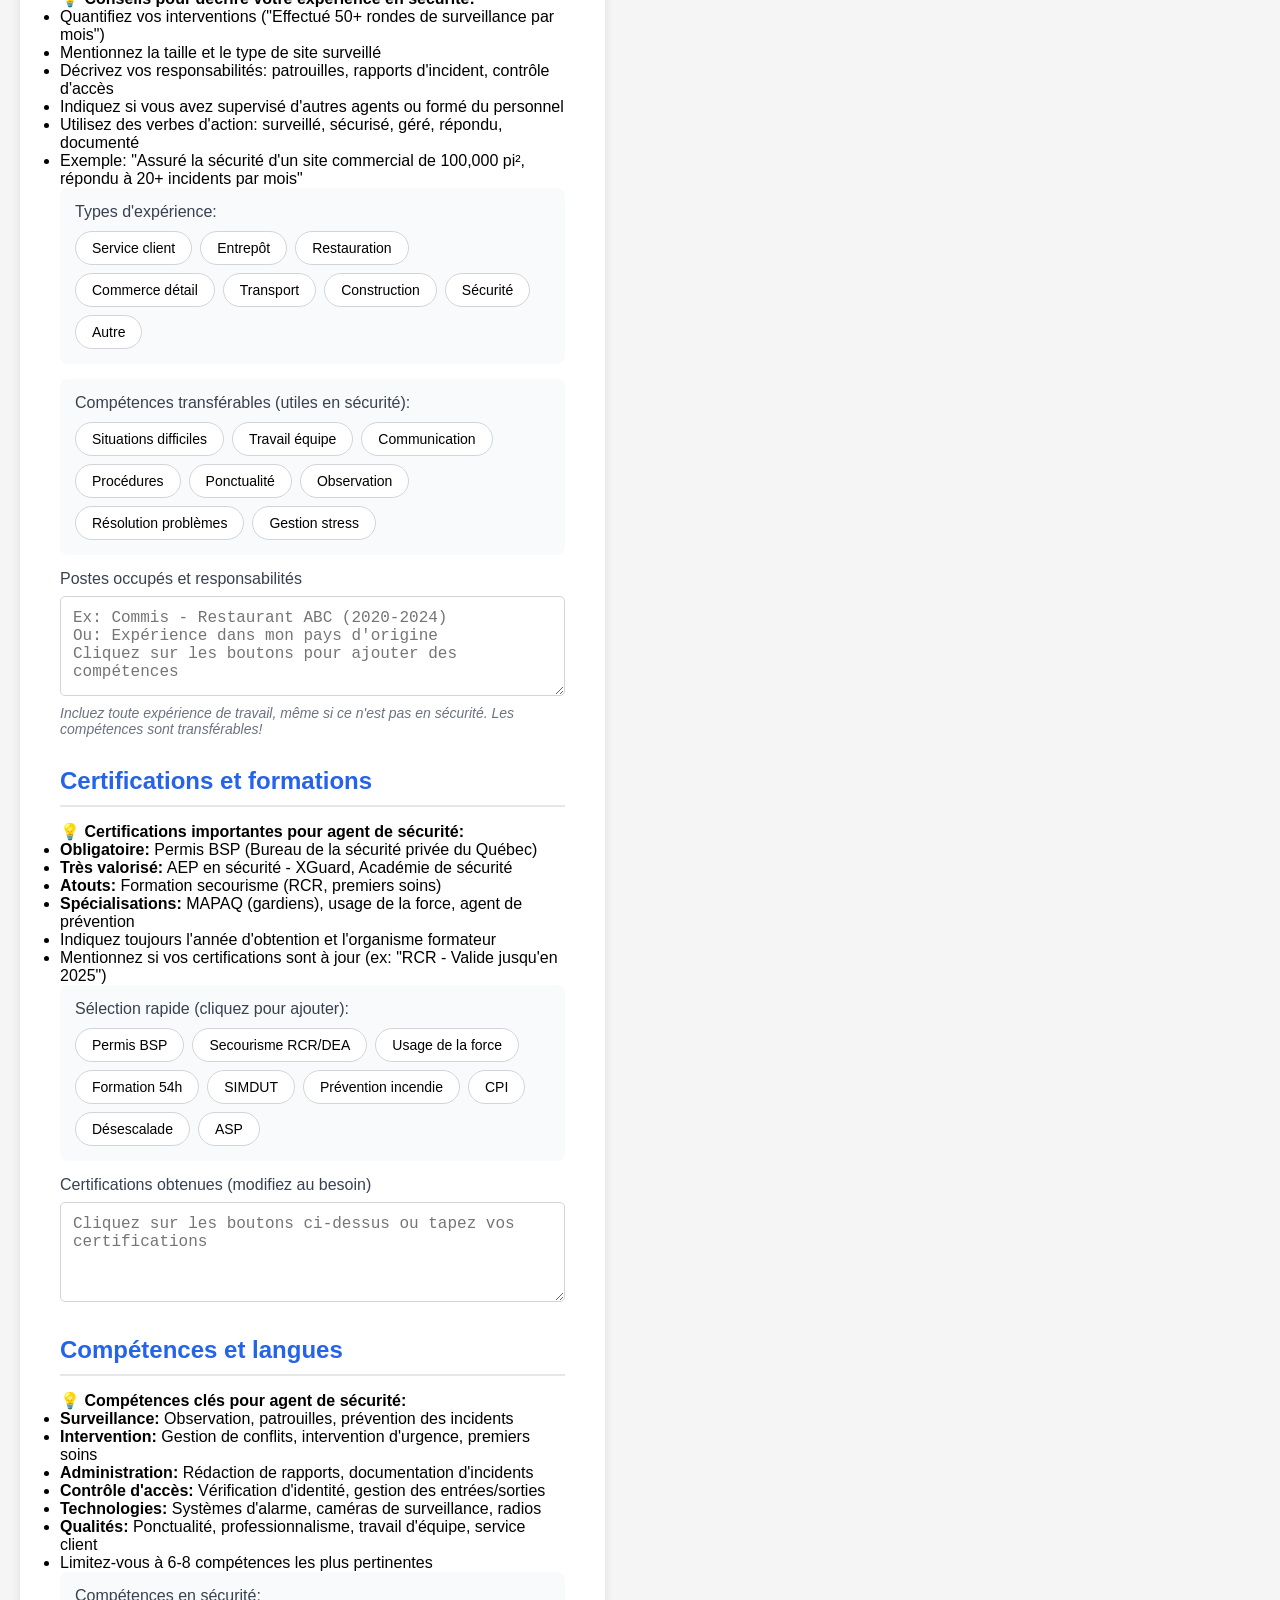
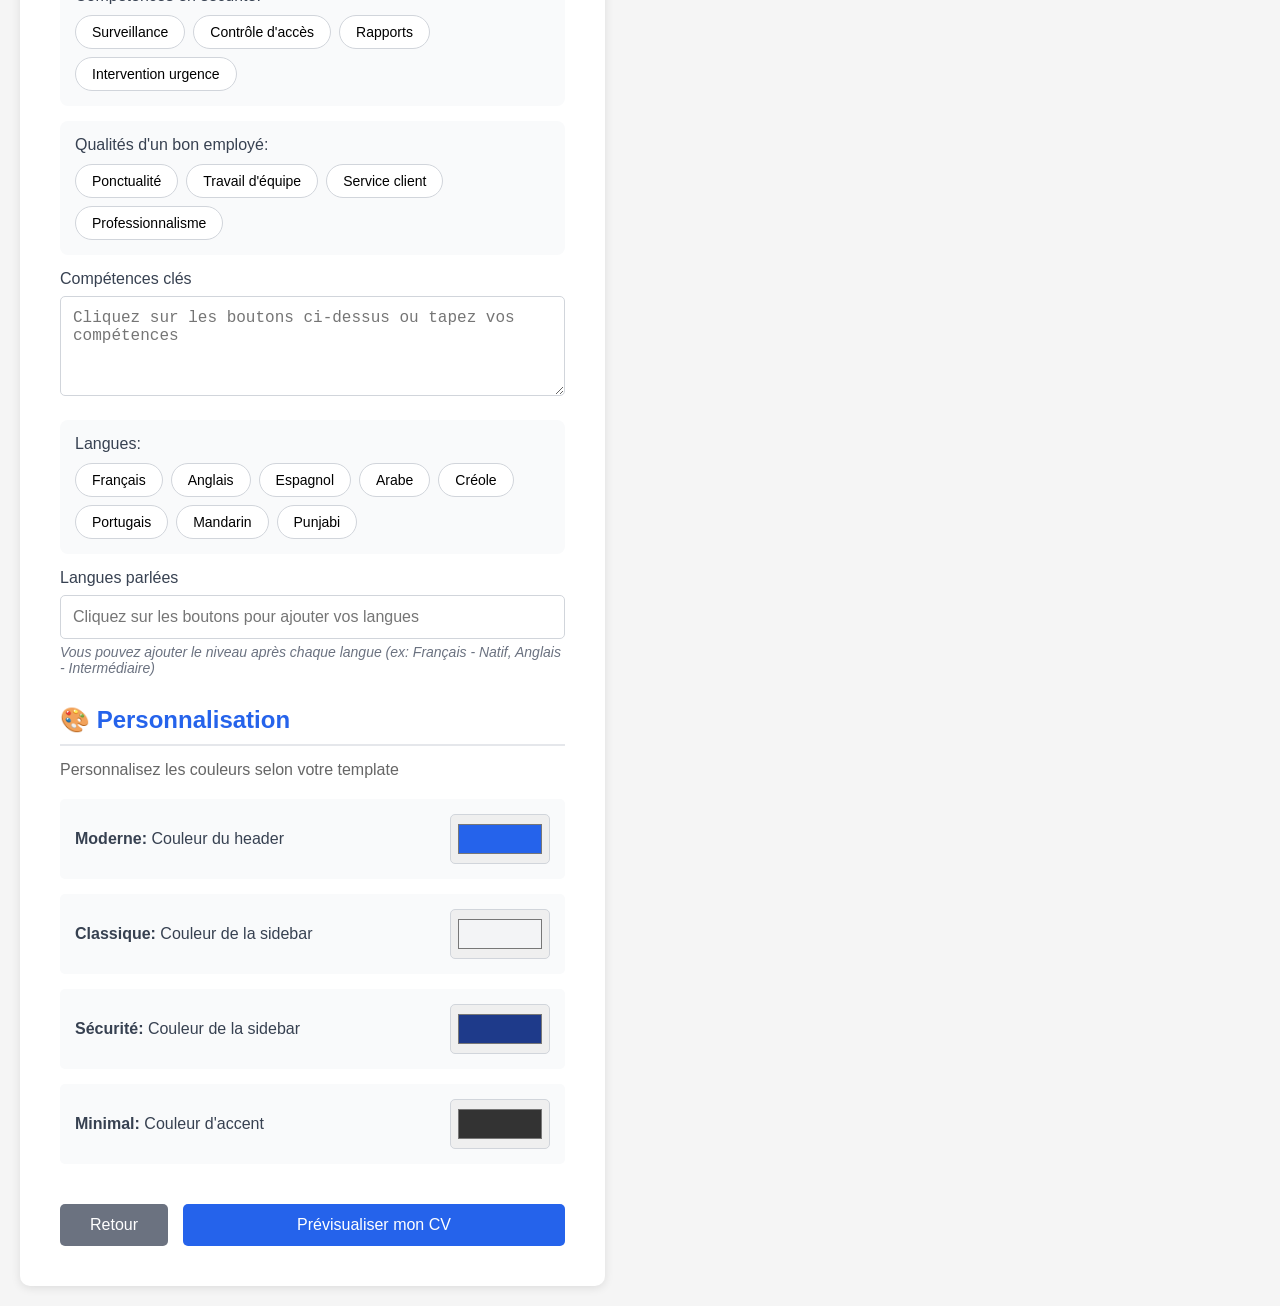
==== commit 4d9a7b08: "feat(cv-builder): add live preview and enhance modern template design" ====
--- a/cv-builder.html
+++ b/cv-builder.html
@@ -1,141 +1,145 @@
 <!DOCTYPE html>
 <html lang="fr">
-  <head>
-    <meta charset="UTF-8" />
-    <meta name="viewport" content="width=device-width, initial-scale=1.0" />
-    <title>Créer votre CV</title>
-    <style>
-      * {
-        margin: 0;
-        padding: 0;
-        box-sizing: border-box;
-      }
-
-      body {
-        font-family: -apple-system, BlinkMacSystemFont, "Segoe UI", Roboto,
-          sans-serif;
-        background-color: #f5f5f5;
-        padding: 20px;
-      }
-
-      .container {
-        max-width: 800px;
-        margin: 0 auto;
-        background: white;
-        border-radius: 10px;
-        box-shadow: 0 2px 10px rgba(0, 0, 0, 0.1);
-        padding: 40px;
-      }
-
-      h1 {
-        color: #333;
-        margin-bottom: 10px;
-        font-size: 2.5em;
-      }
-
-      .template-indicator {
-        color: #666;
-        margin-bottom: 30px;
-        padding: 10px;
-        background: #f0f9ff;
-        border-radius: 5px;
-        display: inline-block;
-      }
-
-      .form-section {
-        margin-bottom: 30px;
-      }
-
-      .form-section h2 {
-        color: #2563eb;
-        margin-bottom: 15px;
-        font-size: 1.5em;
-        border-bottom: 2px solid #e5e7eb;
-        padding-bottom: 10px;
-      }
-
-      .form-group {
-        margin-bottom: 20px;
-      }
-
-      label {
-        display: block;
-        color: #374151;
-        font-weight: 500;
-        margin-bottom: 8px;
-      }
-
-      input[type="text"],
-      input[type="email"],
-      input[type="tel"],
-      textarea {
-        width: 100%;
-        padding: 12px;
-        border: 1px solid #d1d5db;
-        border-radius: 5px;
-        font-size: 16px;
-        transition: border-color 0.3s ease;
-      }
-
-      input[type="text"]:focus,
-      input[type="email"]:focus,
-      input[type="tel"]:focus,
-      textarea:focus {
-        outline: none;
-        border-color: #2563eb;
-      }
-
-      textarea {
-        resize: vertical;
-        min-height: 100px;
-      }
-
-      input[type="color"] {
-        width: 100px;
-        height: 50px;
-        border: 1px solid #d1d5db;
-        border-radius: 5px;
-        cursor: pointer;
-        padding: 5px;
-      }
-
-      .color-picker-group {
-        display: flex;
-        align-items: center;
-        gap: 15px;
-        padding: 15px;
-        background: #f9fafb;
-        border-radius: 5px;
-        margin-bottom: 15px;
-      }
-
-      .color-picker-group label {
-        margin-bottom: 0;
-        flex: 1;
-      }
-
-      input[type="color"] {
-        width: 100px;
-        height: 50px;
-        border: 1px solid #d1d5db;
-        border-radius: 5px;
-        cursor: pointer;
-        padding: 5px;
-      }
-
-      .color-picker-group {
-        display: flex;
-        align-items: center;
-        gap: 15px;
-        padding: 15px;
-        background: #f9fafb;
-        border-radius: 5px;
-        margin-bottom: 15px;
-      }
-
-      .color-picker-group label {
-        margin-bottom: 0;
-        flex: 1;
+
+<head>
+  <meta charset="UTF-8" />
+  <meta name="viewport" content="width=device-width, initial-scale=1.0" />
+  <title>Créer votre CV</title>
+  <link rel="preconnect" href="https://fonts.googleapis.com">
+  <link rel="preconnect" href="https://fonts.gstatic.com" crossorigin>
+  <link href="https://fonts.googleapis.com/css2?family=Inter:wght@300;400;500;600;700&display=swap" rel="stylesheet">
+  <style>
+    * {
+      margin: 0;
+      padding: 0;
+      box-sizing: border-box;
+    }
+
+    body {
+      font-family: -apple-system, BlinkMacSystemFont, "Segoe UI", Roboto,
+        sans-serif;
+      background-color: #f5f5f5;
+      padding: 20px;
+    }
+
+    .container {
+      max-width: 800px;
+      margin: 0 auto;
+      background: white;
+      border-radius: 10px;
+      box-shadow: 0 2px 10px rgba(0, 0, 0, 0.1);
+      padding: 40px;
+    }
+
+    h1 {
+      color: #333;
+      margin-bottom: 10px;
+      font-size: 2.5em;
+    }
+
+    .template-indicator {
+      color: #666;
+      margin-bottom: 30px;
+      padding: 10px;
+      background: #f0f9ff;
+      border-radius: 5px;
+      display: inline-block;
+    }
+
+    .form-section {
+      margin-bottom: 30px;
+    }
+
+    .form-section h2 {
+      color: #2563eb;
+      margin-bottom: 15px;
+      font-size: 1.5em;
+      border-bottom: 2px solid #e5e7eb;
+      padding-bottom: 10px;
+    }
+
+    .form-group {
+      margin-bottom: 20px;
+    }
+
+    label {
+      display: block;
+      color: #374151;
+      font-weight: 500;
+      margin-bottom: 8px;
+    }
+
+    input[type="text"],
+    input[type="email"],
+    input[type="tel"],
+    textarea {
+      width: 100%;
+      padding: 12px;
+      border: 1px solid #d1d5db;
+      border-radius: 5px;
+      font-size: 16px;
+      transition: border-color 0.3s ease;
+    }
+
+    input[type="text"]:focus,
+    input[type="email"]:focus,
+    input[type="tel"]:focus,
+    textarea:focus {
+      outline: none;
+      border-color: #2563eb;
+    }
+
+    textarea {
+      resize: vertical;
+      min-height: 100px;
+    }
+
+    input[type="color"] {
+      width: 100px;
+      height: 50px;
+      border: 1px solid #d1d5db;
+      border-radius: 5px;
+      cursor: pointer;
+      padding: 5px;
+    }
+
+    .color-picker-group {
+      display: flex;
+      align-items: center;
+      gap: 15px;
+      padding: 15px;
+      background: #f9fafb;
+      border-radius: 5px;
+      margin-bottom: 15px;
+    }
+
+    .color-picker-group label {
+      margin-bottom: 0;
+      flex: 1;
+    }
+
+    input[type="color"] {
+      width: 100px;
+      height: 50px;
+      border: 1px solid #d1d5db;
+      border-radius: 5px;
+      cursor: pointer;
+      padding: 5px;
+    }
+
+    .color-picker-group {
+      display: flex;
+      align-items: center;
+      gap: 15px;
+      padding: 15px;
+      background: #f9fafb;
+      border-radius: 5px;
+      margin-bottom: 15px;
+    }
+
+    .color-picker-group label {
+      margin-bottom: 0;
+      flex: 1;
 
       .tips-box {
         background: #eff6ff;
@@ -178,891 +182,654 @@
       .tips-toggle:hover {
         color: #1e40af;
       }
-      }
-
+    }
+
+    .form-row {
+      display: grid;
+      grid-template-columns: 1fr 1fr;
+      gap: 20px;
+    }
+
+    @media (max-width: 600px) {
       .form-row {
-        display: grid;
-        grid-template-columns: 1fr 1fr;
-        gap: 20px;
-      }
-
-      @media (max-width: 600px) {
-        .form-row {
-          grid-template-columns: 1fr;
-        }
-      }
-
-      .button-group {
+        grid-template-columns: 1fr;
+      }
+    }
+
+    .button-group {
+      display: flex;
+      gap: 15px;
+      margin-top: 40px;
+    }
+
+    .btn {
+      padding: 12px 30px;
+      border: none;
+      border-radius: 5px;
+      font-size: 16px;
+      cursor: pointer;
+      transition: all 0.3s ease;
+    }
+
+    .btn-primary {
+      background: #2563eb;
+      color: white;
+      flex: 1;
+    }
+
+    .btn-primary:hover {
+      background: #1d4ed8;
+    }
+
+    .btn-secondary {
+      background: #6b7280;
+      color: white;
+    }
+
+    .btn-secondary:hover {
+      background: #4b5563;
+    }
+
+    .placeholder-text {
+      color: #9ca3af;
+      font-size: 14px;
+      font-style: italic;
+    }
+
+    .quick-options {
+      background: #f9fafb;
+      padding: 15px;
+      border-radius: 8px;
+      margin-bottom: 15px;
+    }
+
+    .option-buttons {
+      display: flex;
+      flex-wrap: wrap;
+      gap: 8px;
+    }
+
+    .option-btn {
+      background: white;
+      border: 1px solid #d1d5db;
+      padding: 8px 16px;
+      border-radius: 20px;
+      font-size: 14px;
+      cursor: pointer;
+      transition: all 0.2s ease;
+    }
+
+    .option-btn:hover {
+      background: #2563eb;
+      color: white;
+      border-color: #2563eb;
+    }
+
+    .option-btn.selected {
+      background: #2563eb;
+      color: white;
+      border-color: #2563eb;
+    }
+
+    .help-text {
+      color: #6b7280;
+      font-size: 14px;
+      margin-top: 5px;
+      font-style: italic;
+    }
+
+    /* Styles pour les confettis */
+    .confetti {
+      position: fixed;
+      width: 10px;
+      height: 10px;
+      background-color: #f0f;
+      position: absolute;
+      animation: confetti-fall 3s ease-out forwards;
+      z-index: 9999;
+    }
+
+    @keyframes confetti-fall {
+      0% {
+        transform: translateY(-100vh) rotate(0deg);
+        opacity: 1;
+      }
+
+      100% {
+        transform: translateY(100vh) rotate(720deg);
+        opacity: 0;
+      }
+    }
+
+    .confetti-container {
+      position: fixed;
+      top: 0;
+      left: 0;
+      width: 100%;
+      height: 100%;
+      pointer-events: none;
+      z-index: 9999;
+    }
+
+    .checkbox-group {
+      display: flex;
+      flex-wrap: wrap;
+      gap: 10px;
+    }
+
+    .checkbox-group label {
+      display: flex;
+      align-items: center;
+      gap: 8px;
+      background: #fff;
+      border: 1px solid #d1d5db;
+      padding: 8px 12px;
+      border-radius: 20px;
+      font-size: 14px;
+      cursor: pointer;
+    }
+
+    .checkbox-group input[type="checkbox"] {
+      accent-color: #2563eb;
+    }
+
+    /* Split Screen Layout */
+    @media (min-width: 1100px) {
+      .builder-layout {
         display: flex;
-        gap: 15px;
-        margin-top: 40px;
-      }
-
-      .btn {
-        padding: 12px 30px;
-        border: none;
-        border-radius: 5px;
-        font-size: 16px;
-        cursor: pointer;
-        transition: all 0.3s ease;
-      }
-
-      .btn-primary {
-        background: #2563eb;
-        color: white;
+        gap: 30px;
+        max-width: 1800px;
+        margin: 0 auto;
+        align-items: flex-start;
+      }
+
+      .form-pane {
         flex: 1;
-      }
-
-      .btn-primary:hover {
-        background: #1d4ed8;
-      }
-
-      .btn-secondary {
-        background: #6b7280;
-        color: white;
-      }
-
-      .btn-secondary:hover {
-        background: #4b5563;
-      }
-
-      .placeholder-text {
-        color: #9ca3af;
-        font-size: 14px;
-        font-style: italic;
-      }
-
-      .quick-options {
-        background: #f9fafb;
-        padding: 15px;
-        border-radius: 8px;
-        margin-bottom: 15px;
-      }
-
-      .option-buttons {
+        min-width: 0;
+      }
+
+      .preview-pane {
+        flex: 1;
+        position: sticky;
+        top: 20px;
+        height: calc(100vh - 40px);
+        background: #d1d5db;
+        border-radius: 10px;
+        padding: 20px;
         display: flex;
-        flex-wrap: wrap;
-        gap: 8px;
-      }
-
-      .option-btn {
-        background: white;
-        border: 1px solid #d1d5db;
-        padding: 8px 16px;
-        border-radius: 20px;
-        font-size: 14px;
-        cursor: pointer;
-        transition: all 0.2s ease;
-      }
-
-      .option-btn:hover {
-        background: #2563eb;
-        color: white;
-        border-color: #2563eb;
-      }
-
-      .option-btn.selected {
-        background: #2563eb;
-        color: white;
-        border-color: #2563eb;
-      }
-
-      .help-text {
-        color: #6b7280;
-        font-size: 14px;
-        margin-top: 5px;
-        font-style: italic;
-      }
-
-      /* Styles pour les confettis */
-      .confetti {
-        position: fixed;
-        width: 10px;
-        height: 10px;
-        background-color: #f0f;
-        position: absolute;
-        animation: confetti-fall 3s ease-out forwards;
-        z-index: 9999;
-      }
-
-      @keyframes confetti-fall {
-        0% {
-          transform: translateY(-100vh) rotate(0deg);
-          opacity: 1;
-        }
-        100% {
-          transform: translateY(100vh) rotate(720deg);
-          opacity: 0;
-        }
-      }
-
-      .confetti-container {
-        position: fixed;
-        top: 0;
-        left: 0;
+        justify-content: center;
+        overflow: hidden;
+      }
+
+      .preview-scroll-wrapper {
         width: 100%;
         height: 100%;
-        pointer-events: none;
-        z-index: 9999;
-      }
-      .checkbox-group {
+        overflow-y: auto;
+        padding-right: 5px;
         display: flex;
-        flex-wrap: wrap;
-        gap: 10px;
-      }
-      .checkbox-group label {
-        display: flex;
-        align-items: center;
-        gap: 8px;
-        background: #fff;
-        border: 1px solid #d1d5db;
-        padding: 8px 12px;
-        border-radius: 20px;
-        font-size: 14px;
-        cursor: pointer;
-      }
-      .checkbox-group input[type="checkbox"] {
-        accent-color: #2563eb;
-      }
-    </style>
-  </head>
+        justify-content: center;
+      }
+
+      /* Force scale the preview to fit the column if needed */
+      .preview-content-wrapper {
+        transform-origin: top center;
+      }
+    }
+
+    @media (max-width: 1099px) {
+      .preview-pane {
+        display: none;
+      }
+    }
+  </style>
+  <link rel="stylesheet" href="css/templates.css">
+  <script src="js/cv-render.js"></script>
+</head>
+
+<body>
+
   <body>
-    <div class="container">
-      <h1>Créer votre CV</h1>
-      <div class="template-indicator">
-        Modèle sélectionné : <strong id="selectedTemplate">Moderne</strong>
-      </div>
-
-      <form id="cvForm">
-        <!-- Informations personnelles -->
-        <div class="form-section">
-          <h2>Informations personnelles</h2>
-
-          <div class="form-group">
-            <label for="nom">Nom complet *</label>
-            <input
-              type="text"
-              id="nom"
-              name="nom"
-              required
-              placeholder="Jean Tremblay"
-            />
+    <div class="builder-layout">
+      <div class="form-pane">
+        <div class="container">
+          <h1>Créer votre CV</h1>
+          <div class="template-indicator">
+            Modèle sélectionné : <strong id="selectedTemplate">Moderne</strong>
           </div>
 
-          <div class="form-row">
-            <div class="form-group">
-              <label for="email">Adresse courriel *</label>
-              <input
-                type="email"
-                id="email"
-                name="email"
-                required
-                placeholder="jean.tremblay@email.com"
-              />
+          <form id="cvForm">
+            <!-- Informations personnelles -->
+            <div class="form-section">
+              <h2>Informations personnelles</h2>
+
+              <div class="form-group">
+                <label for="nom">Nom complet *</label>
+                <input type="text" id="nom" name="nom" required placeholder="Jean Tremblay" />
+              </div>
+
+              <div class="form-row">
+                <div class="form-group">
+                  <label for="email">Adresse courriel *</label>
+                  <input type="email" id="email" name="email" required placeholder="jean.tremblay@email.com" />
+                </div>
+
+                <div class="form-group">
+                  <label for="telephone">Numéro de téléphone *</label>
+                  <input type="tel" id="telephone" name="telephone" required placeholder="514-123-4567" />
+                </div>
+              </div>
+
+              <div class="form-group">
+                <label for="adresse">Adresse</label>
+                <input type="text" id="adresse" name="adresse" placeholder="123 rue Principale, Montréal, QC" />
+              </div>
+              <div class="form-group">
+                <label>Disponibilité</label>
+                <div class="checkbox-group">
+                  <label><input type="checkbox" name="disponibilite" value="Immédiate" />
+                    Immédiate</label>
+                  <label><input type="checkbox" name="disponibilite" value="Temps plein" />
+                    Temps plein</label>
+                  <label><input type="checkbox" name="disponibilite" value="Temps partiel" />
+                    Temps partiel</label>
+                  <label><input type="checkbox" name="disponibilite" value="Jour" />
+                    Jour</label>
+                  <label><input type="checkbox" name="disponibilite" value="Soir" />
+                    Soir</label>
+                  <label><input type="checkbox" name="disponibilite" value="Nuit" />
+                    Nuit</label>
+                  <label><input type="checkbox" name="disponibilite" value="Fin de semaine" />
+                    Fin de semaine</label>
+                </div>
+              </div>
             </div>
 
-            <div class="form-group">
-              <label for="telephone">Numéro de téléphone *</label>
-              <input
-                type="tel"
-                id="telephone"
-                name="telephone"
-                required
-                placeholder="514-123-4567"
-              />
+            <!-- Résumé professionnel -->
+            <div class="form-section">
+              <h2>Résumé professionnel</h2>
+
+
+              <div class="tips-box">
+                <strong>💡 Conseils pour un résumé professionnel d'agent de sécurité:</strong>
+                <ul>
+                  <li>Mentionnez vos années d'expérience en sécurité</li>
+                  <li>Indiquez vos secteurs (commercial, résidentiel, événementiel)</li>
+                  <li>Mettez en avant vos certifications (BSP, AEP, secourisme)</li>
+                  <li>Soulignez votre capacité à gérer les situations d'urgence</li>
+                  <li>Exemple: "Agent de sécurité avec 5 ans d'expérience, certifié BSP et formé en intervention
+                    d'urgence"</li>
+                </ul>
+              </div>
+              <div class="quick-options">
+                <label style="display: block; margin-bottom: 10px">Exemples de résumés (cliquez pour utiliser comme
+                  base):</label>
+                <div class="option-buttons">
+                  <button type="button" class="option-btn" onclick="setResume('debutant')" style="width: auto">
+                    Débutant motivé
+                  </button>
+                  <button type="button" class="option-btn" onclick="setResume('experimente')" style="width: auto">
+                    Agent expérimenté
+                  </button>
+                  <button type="button" class="option-btn" onclick="setResume('bilingue')" style="width: auto">
+                    Agent bilingue
+                  </button>
+                  <button type="button" class="option-btn" onclick="setResume('superviseur')" style="width: auto">
+                    Profil superviseur
+                  </button>
+                </div>
+              </div>
+
+              <div class="form-group">
+                <label for="resume">Décrivez-vous en quelques lignes</label>
+                <textarea id="resume" name="resume"
+                  placeholder="Agent de sécurité expérimenté avec plus de 5 ans d'expérience dans la surveillance et le contrôle d'accès..."></textarea>
+              </div>
             </div>
-          </div>
-
-          <div class="form-group">
-            <label for="adresse">Adresse</label>
-            <input
-              type="text"
-              id="adresse"
-              name="adresse"
-              placeholder="123 rue Principale, Montréal, QC"
-            />
-          </div>
-          <div class="form-group">
-            <label>Disponibilité</label>
-            <div class="checkbox-group">
-              <label
-                ><input
-                  type="checkbox"
-                  name="disponibilite"
-                  value="Immédiate"
-                />
-                Immédiate</label
-              >
-              <label
-                ><input
-                  type="checkbox"
-                  name="disponibilite"
-                  value="Temps plein"
-                />
-                Temps plein</label
-              >
-              <label
-                ><input
-                  type="checkbox"
-                  name="disponibilite"
-                  value="Temps partiel"
-                />
-                Temps partiel</label
-              >
-              <label
-                ><input type="checkbox" name="disponibilite" value="Jour" />
-                Jour</label
-              >
-              <label
-                ><input type="checkbox" name="disponibilite" value="Soir" />
-                Soir</label
-              >
-              <label
-                ><input type="checkbox" name="disponibilite" value="Nuit" />
-                Nuit</label
-              >
-              <label
-                ><input
-                  type="checkbox"
-                  name="disponibilite"
-                  value="Fin de semaine"
-                />
-                Fin de semaine</label
-              >
+
+            <!-- Éducation -->
+            <div class="form-section">
+              <h2>Éducation</h2>
+
+              <div class="quick-options">
+                <label style="display: block; margin-bottom: 10px">Formations communes:</label>
+                <div class="option-buttons">
+                  <button type="button" class="option-btn" onclick="addEducation('DEP')">
+                    DEP
+                  </button>
+                  <button type="button" class="option-btn" onclick="addEducation('AEP')">
+                    AEP
+                  </button>
+                  <button type="button" class="option-btn"
+                    onclick="addEducation('DES (Diplôme d\'études secondaires)')">
+                    DES
+                  </button>
+                  <button type="button" class="option-btn" onclick="addEducation('Formation agent de sécurité')">
+                    Formation Agent
+                  </button>
+                  <button type="button" class="option-btn" onclick="addEducation('Études collégiales')">
+                    Études collégiales
+                  </button>
+                  <button type="button" class="option-btn" onclick="addEducation('Études universitaires')">
+                    Études universitaires
+                  </button>
+                </div>
+              </div>
+
+              <div class="form-group">
+                <label for="education">Formation et diplômes</label>
+                <textarea id="education" name="education"
+                  placeholder="Cliquez sur les boutons ci-dessus ou tapez votre formation"></textarea>
+                <p class="help-text">
+                  Incluez vos formations de votre pays d'origine ou autres domaines
+                  d'études
+                </p>
+              </div>
+            </div>
+
+            <!-- Expérience professionnelle -->
+            <div class="form-section">
+              <h2>Expérience professionnelle</h2>
+
+
+              <div class="tips-box">
+                <strong>💡 Conseils pour décrire votre expérience en sécurité:</strong>
+                <ul>
+                  <li>Quantifiez vos interventions ("Effectué 50+ rondes de surveillance par mois")</li>
+                  <li>Mentionnez la taille et le type de site surveillé</li>
+                  <li>Décrivez vos responsabilités: patrouilles, rapports d'incident, contrôle d'accès</li>
+                  <li>Indiquez si vous avez supervisé d'autres agents ou formé du personnel</li>
+                  <li>Utilisez des verbes d'action: surveillé, sécurisé, géré, répondu, documenté</li>
+                  <li>Exemple: "Assuré la sécurité d'un site commercial de 100,000 pi², répondu à 20+ incidents par
+                    mois"</li>
+                </ul>
+              </div>
+              <div class="quick-options">
+                <label style="display: block; margin-bottom: 10px">Types d'expérience:</label>
+                <div class="option-buttons">
+                  <button type="button" class="option-btn" onclick="addExperienceType('Service à la clientèle')">
+                    Service client
+                  </button>
+                  <button type="button" class="option-btn" onclick="addExperienceType('Entrepôt/Manutention')">
+                    Entrepôt
+                  </button>
+                  <button type="button" class="option-btn" onclick="addExperienceType('Restauration')">
+                    Restauration
+                  </button>
+                  <button type="button" class="option-btn" onclick="addExperienceType('Commerce de détail')">
+                    Commerce détail
+                  </button>
+                  <button type="button" class="option-btn" onclick="addExperienceType('Transport/Livraison')">
+                    Transport
+                  </button>
+                  <button type="button" class="option-btn" onclick="addExperienceType('Construction')">
+                    Construction
+                  </button>
+                  <button type="button" class="option-btn" onclick="addExperienceType('Sécurité')">
+                    Sécurité
+                  </button>
+                  <button type="button" class="option-btn" onclick="addExperienceType('Autre domaine')">
+                    Autre
+                  </button>
+                </div>
+              </div>
+
+              <div class="quick-options">
+                <label style="display: block; margin-bottom: 10px">Compétences transférables (utiles en
+                  sécurité):</label>
+                <div class="option-buttons">
+                  <button type="button" class="option-btn" onclick="addTask('Gestion de situations difficiles')">
+                    Situations difficiles
+                  </button>
+                  <button type="button" class="option-btn" onclick="addTask('Travail d\'équipe')">
+                    Travail équipe
+                  </button>
+                  <button type="button" class="option-btn" onclick="addTask('Communication avec le public')">
+                    Communication
+                  </button>
+                  <button type="button" class="option-btn" onclick="addTask('Respect des procédures')">
+                    Procédures
+                  </button>
+                  <button type="button" class="option-btn" onclick="addTask('Ponctualité et fiabilité')">
+                    Ponctualité
+                  </button>
+                  <button type="button" class="option-btn" onclick="addTask('Observation et vigilance')">
+                    Observation
+                  </button>
+                  <button type="button" class="option-btn" onclick="addTask('Résolution de problèmes')">
+                    Résolution problèmes
+                  </button>
+                  <button type="button" class="option-btn" onclick="addTask('Gestion du stress')">
+                    Gestion stress
+                  </button>
+                </div>
+              </div>
+
+              <div class="form-group">
+                <label for="experience">Postes occupés et responsabilités</label>
+                <textarea id="experience" name="experience"
+                  placeholder="Ex: Commis - Restaurant ABC (2020-2024)&#10;Ou: Expérience dans mon pays d'origine&#10;Cliquez sur les boutons pour ajouter des compétences"></textarea>
+                <p class="help-text">
+                  Incluez toute expérience de travail, même si ce n'est pas en
+                  sécurité. Les compétences sont transférables!
+                </p>
+              </div>
+            </div>
+
+            <!-- Certifications -->
+            <div class="form-section">
+              <h2>Certifications et formations</h2>
+
+
+              <div class="tips-box">
+                <strong>💡 Certifications importantes pour agent de sécurité:</strong>
+                <ul>
+                  <li><strong>Obligatoire:</strong> Permis BSP (Bureau de la sécurité privée du Québec)</li>
+                  <li><strong>Très valorisé:</strong> AEP en sécurité - XGuard, Académie de sécurité</li>
+                  <li><strong>Atouts:</strong> Formation secourisme (RCR, premiers soins)</li>
+                  <li><strong>Spécialisations:</strong> MAPAQ (gardiens), usage de la force, agent de prévention</li>
+                  <li>Indiquez toujours l'année d'obtention et l'organisme formateur</li>
+                  <li>Mentionnez si vos certifications sont à jour (ex: "RCR - Valide jusqu'en 2025")</li>
+                </ul>
+              </div>
+              <div class="quick-options">
+                <label style="display: block; margin-bottom: 10px">Sélection rapide (cliquez pour ajouter):</label>
+                <div class="option-buttons">
+                  <button type="button" class="option-btn"
+                    onclick="addCertification('Permis BSP (Bureau de la sécurité privée)')">
+                    Permis BSP
+                  </button>
+                  <button type="button" class="option-btn" onclick="addCertification('Formation secourisme RCR/DEA')">
+                    Secourisme RCR/DEA
+                  </button>
+                  <button type="button" class="option-btn" onclick="addCertification('Formation usage de la force')">
+                    Usage de la force
+                  </button>
+                  <button type="button" class="option-btn" onclick="addCertification('Formation 54h obligatoire')">
+                    Formation 54h
+                  </button>
+                  <button type="button" class="option-btn" onclick="addCertification('SIMDUT 2015')">
+                    SIMDUT
+                  </button>
+                  <button type="button" class="option-btn" onclick="addCertification('Formation incendie')">
+                    Prévention incendie
+                  </button>
+                  <button type="button" class="option-btn"
+                    onclick="addCertification('Carte CPI (Crisis Prevention Institute)')">
+                    CPI
+                  </button>
+                  <button type="button" class="option-btn" onclick="addCertification('Formation désescalade')">
+                    Désescalade
+                  </button>
+                  <button type="button" class="option-btn" onclick="addCertification('ASP Construction')">
+                    ASP
+                  </button>
+                </div>
+              </div>
+
+              <div class="form-group">
+                <label for="certifications">Certifications obtenues (modifiez au besoin)</label>
+                <textarea id="certifications" name="certifications"
+                  placeholder="Cliquez sur les boutons ci-dessus ou tapez vos certifications"></textarea>
+              </div>
+            </div>
+
+            <!-- Compétences et langues -->
+            <div class="form-section">
+              <h2>Compétences et langues</h2>
+
+
+              <div class="tips-box">
+                <strong>💡 Compétences clés pour agent de sécurité:</strong>
+                <ul>
+                  <li><strong>Surveillance:</strong> Observation, patrouilles, prévention des incidents</li>
+                  <li><strong>Intervention:</strong> Gestion de conflits, intervention d'urgence, premiers soins</li>
+                  <li><strong>Administration:</strong> Rédaction de rapports, documentation d'incidents</li>
+                  <li><strong>Contrôle d'accès:</strong> Vérification d'identité, gestion des entrées/sorties</li>
+                  <li><strong>Technologies:</strong> Systèmes d'alarme, caméras de surveillance, radios</li>
+                  <li><strong>Qualités:</strong> Ponctualité, professionnalisme, travail d'équipe, service client</li>
+                  <li>Limitez-vous à 6-8 compétences les plus pertinentes</li>
+                </ul>
+              </div>
+              <div class="quick-options">
+                <label style="display: block; margin-bottom: 10px">Compétences en sécurité:</label>
+                <div class="option-buttons">
+                  <button type="button" class="option-btn" onclick="addCompetence('Surveillance')">
+                    Surveillance
+                  </button>
+                  <button type="button" class="option-btn" onclick="addCompetence('Contrôle d\'accès')">
+                    Contrôle d'accès
+                  </button>
+                  <button type="button" class="option-btn" onclick="addCompetence('Rédaction de rapports')">
+                    Rapports
+                  </button>
+                  <button type="button" class="option-btn" onclick="addCompetence('Intervention d\'urgence')">
+                    Intervention urgence
+                  </button>
+                </div>
+              </div>
+
+              <div class="quick-options">
+                <label style="display: block; margin-bottom: 10px">Qualités d'un bon employé:</label>
+                <div class="option-buttons">
+                  <button type="button" class="option-btn" onclick="addCompetence('Ponctualité')">
+                    Ponctualité
+                  </button>
+                  <button type="button" class="option-btn" onclick="addCompetence('Travail d\'équipe')">
+                    Travail d'équipe
+                  </button>
+                  <button type="button" class="option-btn" onclick="addCompetence('Service à la clientèle')">
+                    Service client
+                  </button>
+                  <button type="button" class="option-btn" onclick="addCompetence('Professionnalisme')">
+                    Professionnalisme
+                  </button>
+                </div>
+              </div>
+
+              <div class="form-group">
+                <label for="competences">Compétences clés</label>
+                <textarea id="competences" name="competences"
+                  placeholder="Cliquez sur les boutons ci-dessus ou tapez vos compétences"></textarea>
+              </div>
+
+
+              <div class="quick-options">
+                <label style="display: block; margin-bottom: 10px">Langues:</label>
+                <div class="option-buttons">
+                  <button type="button" class="option-btn" onclick="addLangue('Français')">
+                    Français
+                  </button>
+                  <button type="button" class="option-btn" onclick="addLangue('Anglais')">
+                    Anglais
+                  </button>
+                  <button type="button" class="option-btn" onclick="addLangue('Espagnol')">
+                    Espagnol
+                  </button>
+                  <button type="button" class="option-btn" onclick="addLangue('Arabe')">
+                    Arabe
+                  </button>
+                  <button type="button" class="option-btn" onclick="addLangue('Créole')">
+                    Créole
+                  </button>
+                  <button type="button" class="option-btn" onclick="addLangue('Portugais')">
+                    Portugais
+                  </button>
+                  <button type="button" class="option-btn" onclick="addLangue('Mandarin')">
+                    Mandarin
+                  </button>
+                  <button type="button" class="option-btn" onclick="addLangue('Punjabi')">
+                    Punjabi
+                  </button>
+                </div>
+              </div>
+
+              <div class="form-group">
+                <label for="langues">Langues parlées</label>
+                <input type="text" id="langues" name="langues"
+                  placeholder="Cliquez sur les boutons pour ajouter vos langues" />
+                <p class="help-text">
+                  Vous pouvez ajouter le niveau après chaque langue (ex: Français -
+                  Natif, Anglais - Intermédiaire)
+                </p>
+              </div>
+            </div>
+
+            <!-- Personnalisation des couleurs -->
+            <div class="form-section">
+              <h2>🎨 Personnalisation</h2>
+              <p style="color: #666; margin-bottom: 20px;">Personnalisez les couleurs selon votre template</p>
+
+              <div class="color-picker-group">
+                <label for="colorModerne">
+                  <strong>Moderne:</strong> Couleur du header
+                </label>
+                <input type="color" id="colorModerne" name="colorModerne" value="#2563eb" />
+              </div>
+
+              <div class="color-picker-group">
+                <label for="colorClassique">
+                  <strong>Classique:</strong> Couleur de la sidebar
+                </label>
+                <input type="color" id="colorClassique" name="colorClassique" value="#f3f4f6" />
+              </div>
+
+              <div class="color-picker-group">
+                <label for="colorSecurite">
+                  <strong>Sécurité:</strong> Couleur de la sidebar
+                </label>
+                <input type="color" id="colorSecurite" name="colorSecurite" value="#1e3a8a" />
+              </div>
+
+              <div class="color-picker-group">
+                <label for="colorMinimal">
+                  <strong>Minimal:</strong> Couleur d'accent
+                </label>
+                <input type="color" id="colorMinimal" name="colorMinimal" value="#333333" />
+              </div>
+            </div>
+            <!-- Boutons d'action -->
+            <div class="button-group">
+              <button type="button" class="btn btn-secondary" onclick="goBack()">
+                Retour
+              </button>
+              <button type="submit" class="btn btn-primary">
+                Prévisualiser mon CV
+              </button>
+            </div>
+          </form>
+        </div>
+      </div> <!-- Fin form-pane -->
+
+      <div class="preview-pane">
+        <div class="preview-scroll-wrapper">
+          <div class="preview-content-wrapper">
+            <div id="live-cv-container" class="cv-container">
+              <!-- Live Preview Here -->
             </div>
           </div>
         </div>
-
-        <!-- Résumé professionnel -->
-        <div class="form-section">
-          <h2>Résumé professionnel</h2>
-
-
-          <div class="tips-box">
-            <strong>💡 Conseils pour un résumé professionnel d'agent de sécurité:</strong>
-            <ul>
-              <li>Mentionnez vos années d'expérience en sécurité</li>
-              <li>Indiquez vos secteurs (commercial, résidentiel, événementiel)</li>
-              <li>Mettez en avant vos certifications (BSP, AEP, secourisme)</li>
-              <li>Soulignez votre capacité à gérer les situations d'urgence</li>
-              <li>Exemple: "Agent de sécurité avec 5 ans d'expérience, certifié BSP et formé en intervention d'urgence"</li>
-            </ul>
-          </div>
-          <div class="quick-options">
-            <label style="display: block; margin-bottom: 10px"
-              >Exemples de résumés (cliquez pour utiliser comme base):</label
-            >
-            <div class="option-buttons">
-              <button
-                type="button"
-                class="option-btn"
-                onclick="setResume('debutant')"
-                style="width: auto"
-              >
-                Débutant motivé
-              </button>
-              <button
-                type="button"
-                class="option-btn"
-                onclick="setResume('experimente')"
-                style="width: auto"
-              >
-                Agent expérimenté
-              </button>
-              <button
-                type="button"
-                class="option-btn"
-                onclick="setResume('bilingue')"
-                style="width: auto"
-              >
-                Agent bilingue
-              </button>
-              <button
-                type="button"
-                class="option-btn"
-                onclick="setResume('superviseur')"
-                style="width: auto"
-              >
-                Profil superviseur
-              </button>
-            </div>
-          </div>
-
-          <div class="form-group">
-            <label for="resume">Décrivez-vous en quelques lignes</label>
-            <textarea
-              id="resume"
-              name="resume"
-              placeholder="Agent de sécurité expérimenté avec plus de 5 ans d'expérience dans la surveillance et le contrôle d'accès..."
-            ></textarea>
-          </div>
-        </div>
-
-        <!-- Éducation -->
-        <div class="form-section">
-          <h2>Éducation</h2>
-
-          <div class="quick-options">
-            <label style="display: block; margin-bottom: 10px"
-              >Formations communes:</label
-            >
-            <div class="option-buttons">
-              <button
-                type="button"
-                class="option-btn"
-                onclick="addEducation('DEP')"
-              >
-                DEP
-              </button>
-              <button
-                type="button"
-                class="option-btn"
-                onclick="addEducation('AEP')"
-              >
-                AEP
-              </button>
-              <button
-                type="button"
-                class="option-btn"
-                onclick="addEducation('DES (Diplôme d\'études secondaires)')"
-              >
-                DES
-              </button>
-              <button
-                type="button"
-                class="option-btn"
-                onclick="addEducation('Formation agent de sécurité')"
-              >
-                Formation Agent
-              </button>
-              <button
-                type="button"
-                class="option-btn"
-                onclick="addEducation('Études collégiales')"
-              >
-                Études collégiales
-              </button>
-              <button
-                type="button"
-                class="option-btn"
-                onclick="addEducation('Études universitaires')"
-              >
-                Études universitaires
-              </button>
-            </div>
-          </div>
-
-          <div class="form-group">
-            <label for="education">Formation et diplômes</label>
-            <textarea
-              id="education"
-              name="education"
-              placeholder="Cliquez sur les boutons ci-dessus ou tapez votre formation"
-            ></textarea>
-            <p class="help-text">
-              Incluez vos formations de votre pays d'origine ou autres domaines
-              d'études
-            </p>
-          </div>
-        </div>
-
-        <!-- Expérience professionnelle -->
-        <div class="form-section">
-          <h2>Expérience professionnelle</h2>
-
-
-          <div class="tips-box">
-            <strong>💡 Conseils pour décrire votre expérience en sécurité:</strong>
-            <ul>
-              <li>Quantifiez vos interventions ("Effectué 50+ rondes de surveillance par mois")</li>
-              <li>Mentionnez la taille et le type de site surveillé</li>
-              <li>Décrivez vos responsabilités: patrouilles, rapports d'incident, contrôle d'accès</li>
-              <li>Indiquez si vous avez supervisé d'autres agents ou formé du personnel</li>
-              <li>Utilisez des verbes d'action: surveillé, sécurisé, géré, répondu, documenté</li>
-              <li>Exemple: "Assuré la sécurité d'un site commercial de 100,000 pi², répondu à 20+ incidents par mois"</li>
-            </ul>
-          </div>
-          <div class="quick-options">
-            <label style="display: block; margin-bottom: 10px"
-              >Types d'expérience:</label
-            >
-            <div class="option-buttons">
-              <button
-                type="button"
-                class="option-btn"
-                onclick="addExperienceType('Service à la clientèle')"
-              >
-                Service client
-              </button>
-              <button
-                type="button"
-                class="option-btn"
-                onclick="addExperienceType('Entrepôt/Manutention')"
-              >
-                Entrepôt
-              </button>
-              <button
-                type="button"
-                class="option-btn"
-                onclick="addExperienceType('Restauration')"
-              >
-                Restauration
-              </button>
-              <button
-                type="button"
-                class="option-btn"
-                onclick="addExperienceType('Commerce de détail')"
-              >
-                Commerce détail
-              </button>
-              <button
-                type="button"
-                class="option-btn"
-                onclick="addExperienceType('Transport/Livraison')"
-              >
-                Transport
-              </button>
-              <button
-                type="button"
-                class="option-btn"
-                onclick="addExperienceType('Construction')"
-              >
-                Construction
-              </button>
-              <button
-                type="button"
-                class="option-btn"
-                onclick="addExperienceType('Sécurité')"
-              >
-                Sécurité
-              </button>
-              <button
-                type="button"
-                class="option-btn"
-                onclick="addExperienceType('Autre domaine')"
-              >
-                Autre
-              </button>
-            </div>
-          </div>
-
-          <div class="quick-options">
-            <label style="display: block; margin-bottom: 10px"
-              >Compétences transférables (utiles en sécurité):</label
-            >
-            <div class="option-buttons">
-              <button
-                type="button"
-                class="option-btn"
-                onclick="addTask('Gestion de situations difficiles')"
-              >
-                Situations difficiles
-              </button>
-              <button
-                type="button"
-                class="option-btn"
-                onclick="addTask('Travail d\'équipe')"
-              >
-                Travail équipe
-              </button>
-              <button
-                type="button"
-                class="option-btn"
-                onclick="addTask('Communication avec le public')"
-              >
-                Communication
-              </button>
-              <button
-                type="button"
-                class="option-btn"
-                onclick="addTask('Respect des procédures')"
-              >
-                Procédures
-              </button>
-              <button
-                type="button"
-                class="option-btn"
-                onclick="addTask('Ponctualité et fiabilité')"
-              >
-                Ponctualité
-              </button>
-              <button
-                type="button"
-                class="option-btn"
-                onclick="addTask('Observation et vigilance')"
-              >
-                Observation
-              </button>
-              <button
-                type="button"
-                class="option-btn"
-                onclick="addTask('Résolution de problèmes')"
-              >
-                Résolution problèmes
-              </button>
-              <button
-                type="button"
-                class="option-btn"
-                onclick="addTask('Gestion du stress')"
-              >
-                Gestion stress
-              </button>
-            </div>
-          </div>
-
-          <div class="form-group">
-            <label for="experience">Postes occupés et responsabilités</label>
-            <textarea
-              id="experience"
-              name="experience"
-              placeholder="Ex: Commis - Restaurant ABC (2020-2024)&#10;Ou: Expérience dans mon pays d'origine&#10;Cliquez sur les boutons pour ajouter des compétences"
-            ></textarea>
-            <p class="help-text">
-              Incluez toute expérience de travail, même si ce n'est pas en
-              sécurité. Les compétences sont transférables!
-            </p>
-          </div>
-        </div>
-
-        <!-- Certifications -->
-        <div class="form-section">
-          <h2>Certifications et formations</h2>
-
-
-          <div class="tips-box">
-            <strong>💡 Certifications importantes pour agent de sécurité:</strong>
-            <ul>
-              <li><strong>Obligatoire:</strong> Permis BSP (Bureau de la sécurité privée du Québec)</li>
-              <li><strong>Très valorisé:</strong> AEP en sécurité - XGuard, Académie de sécurité</li>
-              <li><strong>Atouts:</strong> Formation secourisme (RCR, premiers soins)</li>
-              <li><strong>Spécialisations:</strong> MAPAQ (gardiens), usage de la force, agent de prévention</li>
-              <li>Indiquez toujours l'année d'obtention et l'organisme formateur</li>
-              <li>Mentionnez si vos certifications sont à jour (ex: "RCR - Valide jusqu'en 2025")</li>
-            </ul>
-          </div>
-          <div class="quick-options">
-            <label style="display: block; margin-bottom: 10px"
-              >Sélection rapide (cliquez pour ajouter):</label
-            >
-            <div class="option-buttons">
-              <button
-                type="button"
-                class="option-btn"
-                onclick="addCertification('Permis BSP (Bureau de la sécurité privée)')"
-              >
-                Permis BSP
-              </button>
-              <button
-                type="button"
-                class="option-btn"
-                onclick="addCertification('Formation secourisme RCR/DEA')"
-              >
-                Secourisme RCR/DEA
-              </button>
-              <button
-                type="button"
-                class="option-btn"
-                onclick="addCertification('Formation usage de la force')"
-              >
-                Usage de la force
-              </button>
-              <button
-                type="button"
-                class="option-btn"
-                onclick="addCertification('Formation 54h obligatoire')"
-              >
-                Formation 54h
-              </button>
-              <button
-                type="button"
-                class="option-btn"
-                onclick="addCertification('SIMDUT 2015')"
-              >
-                SIMDUT
-              </button>
-              <button
-                type="button"
-                class="option-btn"
-                onclick="addCertification('Formation incendie')"
-              >
-                Prévention incendie
-              </button>
-              <button
-                type="button"
-                class="option-btn"
-                onclick="addCertification('Carte CPI (Crisis Prevention Institute)')"
-              >
-                CPI
-              </button>
-              <button
-                type="button"
-                class="option-btn"
-                onclick="addCertification('Formation désescalade')"
-              >
-                Désescalade
-              </button>
-              <button
-                type="button"
-                class="option-btn"
-                onclick="addCertification('ASP Construction')"
-              >
-                ASP
-              </button>
-            </div>
-          </div>
-
-          <div class="form-group">
-            <label for="certifications"
-              >Certifications obtenues (modifiez au besoin)</label
-            >
-            <textarea
-              id="certifications"
-              name="certifications"
-              placeholder="Cliquez sur les boutons ci-dessus ou tapez vos certifications"
-            ></textarea>
-          </div>
-        </div>
-
-        <!-- Compétences et langues -->
-        <div class="form-section">
-          <h2>Compétences et langues</h2>
-
-
-          <div class="tips-box">
-            <strong>💡 Compétences clés pour agent de sécurité:</strong>
-            <ul>
-              <li><strong>Surveillance:</strong> Observation, patrouilles, prévention des incidents</li>
-              <li><strong>Intervention:</strong> Gestion de conflits, intervention d'urgence, premiers soins</li>
-              <li><strong>Administration:</strong> Rédaction de rapports, documentation d'incidents</li>
-              <li><strong>Contrôle d'accès:</strong> Vérification d'identité, gestion des entrées/sorties</li>
-              <li><strong>Technologies:</strong> Systèmes d'alarme, caméras de surveillance, radios</li>
-              <li><strong>Qualités:</strong> Ponctualité, professionnalisme, travail d'équipe, service client</li>
-              <li>Limitez-vous à 6-8 compétences les plus pertinentes</li>
-            </ul>
-          </div>
-          <div class="quick-options">
-            <label style="display: block; margin-bottom: 10px"
-              >Compétences en sécurité:</label
-            >
-            <div class="option-buttons">
-              <button
-                type="button"
-                class="option-btn"
-                onclick="addCompetence('Surveillance')"
-              >
-                Surveillance
-              </button>
-              <button
-                type="button"
-                class="option-btn"
-                onclick="addCompetence('Contrôle d\'accès')"
-              >
-                Contrôle d'accès
-              </button>
-              <button
-                type="button"
-                class="option-btn"
-                onclick="addCompetence('Rédaction de rapports')"
-              >
-                Rapports
-              </button>
-              <button
-                type="button"
-                class="option-btn"
-                onclick="addCompetence('Intervention d\'urgence')"
-              >
-                Intervention urgence
-              </button>
-            </div>
-          </div>
-
-          <div class="quick-options">
-            <label style="display: block; margin-bottom: 10px"
-              >Qualités d'un bon employé:</label
-            >
-            <div class="option-buttons">
-              <button
-                type="button"
-                class="option-btn"
-                onclick="addCompetence('Ponctualité')"
-              >
-                Ponctualité
-              </button>
-              <button
-                type="button"
-                class="option-btn"
-                onclick="addCompetence('Travail d\'équipe')"
-              >
-                Travail d'équipe
-              </button>
-              <button
-                type="button"
-                class="option-btn"
-                onclick="addCompetence('Service à la clientèle')"
-              >
-                Service client
-              </button>
-              <button
-                type="button"
-                class="option-btn"
-                onclick="addCompetence('Professionnalisme')"
-              >
-                Professionnalisme
-              </button>
-            </div>
-          </div>
-
-          <div class="form-group">
-            <label for="competences">Compétences clés</label>
-            <textarea
-              id="competences"
-              name="competences"
-              placeholder="Cliquez sur les boutons ci-dessus ou tapez vos compétences"
-            ></textarea>
-          </div>
-
-
-          <div class="quick-options">
-            <label style="display: block; margin-bottom: 10px">Langues:</label>
-            <div class="option-buttons">
-              <button
-                type="button"
-                class="option-btn"
-                onclick="addLangue('Français')"
-              >
-                Français
-              </button>
-              <button
-                type="button"
-                class="option-btn"
-                onclick="addLangue('Anglais')"
-              >
-                Anglais
-              </button>
-              <button
-                type="button"
-                class="option-btn"
-                onclick="addLangue('Espagnol')"
-              >
-                Espagnol
-              </button>
-              <button
-                type="button"
-                class="option-btn"
-                onclick="addLangue('Arabe')"
-              >
-                Arabe
-              </button>
-              <button
-                type="button"
-                class="option-btn"
-                onclick="addLangue('Créole')"
-              >
-                Créole
-              </button>
-              <button
-                type="button"
-                class="option-btn"
-                onclick="addLangue('Portugais')"
-              >
-                Portugais
-              </button>
-              <button
-                type="button"
-                class="option-btn"
-                onclick="addLangue('Mandarin')"
-              >
-                Mandarin
-              </button>
-              <button
-                type="button"
-                class="option-btn"
-                onclick="addLangue('Punjabi')"
-              >
-                Punjabi
-              </button>
-            </div>
-          </div>
-
-          <div class="form-group">
-            <label for="langues">Langues parlées</label>
-            <input
-              type="text"
-              id="langues"
-              name="langues"
-              placeholder="Cliquez sur les boutons pour ajouter vos langues"
-            />
-            <p class="help-text">
-              Vous pouvez ajouter le niveau après chaque langue (ex: Français -
-              Natif, Anglais - Intermédiaire)
-            </p>
-          </div>
-        </div>
-
-        <!-- Personnalisation des couleurs -->
-        <div class="form-section">
-          <h2>🎨 Personnalisation</h2>
-          <p style="color: #666; margin-bottom: 20px;">Personnalisez les couleurs selon votre template</p>
-
-          <div class="color-picker-group">
-            <label for="colorModerne">
-              <strong>Moderne:</strong> Couleur du header
-            </label>
-            <input
-              type="color"
-              id="colorModerne"
-              name="colorModerne"
-              value="#2563eb"
-            />
-          </div>
-
-          <div class="color-picker-group">
-            <label for="colorClassique">
-              <strong>Classique:</strong> Couleur de la sidebar
-            </label>
-            <input
-              type="color"
-              id="colorClassique"
-              name="colorClassique"
-              value="#f3f4f6"
-            />
-          </div>
-
-          <div class="color-picker-group">
-            <label for="colorSecurite">
-              <strong>Sécurité:</strong> Couleur de la sidebar
-            </label>
-            <input
-              type="color"
-              id="colorSecurite"
-              name="colorSecurite"
-              value="#1e3a8a"
-            />
-          </div>
-
-          <div class="color-picker-group">
-            <label for="colorMinimal">
-              <strong>Minimal:</strong> Couleur d'accent
-            </label>
-            <input
-              type="color"
-              id="colorMinimal"
-              name="colorMinimal"
-              value="#333333"
-            />
-          </div>
-        </div>
-        <!-- Boutons d'action -->
-        <div class="button-group">
-          <button type="button" class="btn btn-secondary" onclick="goBack()">
-            Retour
-          </button>
-          <button type="submit" class="btn btn-primary">
-            Prévisualiser mon CV
-          </button>
-        </div>
-      </form>
-    </div>
+      </div>
+    </div> <!-- Fin builder-layout -->
 
     <script>
       // Afficher le template sélectionné
@@ -1072,8 +839,11 @@
         selectedTemplate.charAt(0).toUpperCase() + selectedTemplate.slice(1);
 
       // Charger les données existantes si disponibles
+      // Charger les données existantes si disponibles
       window.addEventListener("DOMContentLoaded", function () {
         const savedData = localStorage.getItem("cvData");
+
+        // Initial setup for form fields
         if (savedData) {
           const data = JSON.parse(savedData);
           Object.keys(data).forEach((key) => {
@@ -1092,7 +862,129 @@
             });
           }
         }
+
+        // Initialize Live Preview
+        updatePreview();
+
+        // Add listeners for real-time updates
+        const inputs = document.querySelectorAll('input, textarea, select');
+        inputs.forEach(input => {
+          input.addEventListener('input', updatePreview);
+          input.addEventListener('change', updatePreview);
+        });
+
+        // Add auto-scaling for preview
+        window.addEventListener('resize', scalePreview);
+        scalePreview();
       });
+
+      function getFormData() {
+
+        const formData = {};
+        const fields = [
+          "nom",
+          "email",
+          "telephone",
+          "adresse",
+          "resume",
+          "education",
+          "experience",
+          "certifications",
+          "competences",
+          "langues",
+          "colorModerne",
+          "colorClassique",
+          "colorSecurite",
+          "colorMinimal",
+        ];
+
+        fields.forEach((field) => {
+          const el = document.getElementById(field);
+          formData[field] = el ? el.value : "";
+        });
+
+        // Handle checkboxes specially
+        formData.disponibilite = Array.from(
+          document.querySelectorAll('input[name="disponibilite"]:checked')
+        )
+          .map((el) => el.value)
+          .join(", ");
+
+        return formData;
+      }
+
+      function updatePreview() {
+        const formData = getFormData();
+        const selectedTemplate = localStorage.getItem("selectedTemplate") || "moderne";
+
+        // Call the shared render function
+        if (typeof renderCV === 'function') {
+          renderCV("live-cv-container", formData, selectedTemplate);
+        }
+      }
+
+      function scalePreview() {
+        const wrapper = document.querySelector('.preview-pane');
+        const content = document.querySelector('.preview-content-wrapper');
+        if (!wrapper || !content || wrapper.style.display === 'none') return;
+
+        const wrapperWidth = wrapper.clientWidth - 40; // padding
+        const contentWidth = 8.5 * 96; // 8.5in * 96dpi approx 816px
+
+        if (wrapperWidth < contentWidth) {
+          const scale = wrapperWidth / contentWidth;
+          content.style.transform = `scale(${scale})`;
+          content.style.height = `${(11 * 96) * scale}px`; // Adjust height for sticky container
+          content.style.marginBottom = `-${(11 * 96) * (1 - scale)}px`; // Eliminate gap
+        } else {
+          content.style.transform = 'scale(1)';
+          content.style.height = 'auto';
+          content.style.marginBottom = '0';
+        }
+      }
+
+      // Hook into existing functions to trigger updates
+      const originalSetResume = setResume;
+      setResume = function (type) {
+        originalSetResume(type);
+        updatePreview();
+      }
+
+      const originalAddCertification = addCertification;
+      addCertification = function (cert) {
+        originalAddCertification(cert);
+        updatePreview();
+      }
+
+      const originalAddCompetence = addCompetence;
+      addCompetence = function (comp) {
+        originalAddCompetence(comp);
+        updatePreview();
+      }
+
+      const originalAddEducation = addEducation;
+      addEducation = function (edu) {
+        originalAddEducation(edu);
+        updatePreview();
+      }
+
+      const originalAddExperienceType = addExperienceType;
+      addExperienceType = function (type) {
+        originalAddExperienceType(type);
+        updatePreview();
+      }
+
+      const originalAddTask = addTask;
+      addTask = function (task) {
+        originalAddTask(task);
+        updatePreview();
+      }
+
+      const originalAddLangue = addLangue;
+      addLangue = function (lang) {
+        originalAddLangue(lang);
+        updatePreview();
+      }
 
       // Fonction pour ajouter une certification
       function addCertification(cert) {
@@ -1334,4 +1226,5 @@
       }
     </script>
   </body>
-</html>
+
+</html>
--- a/css/templates.css
+++ b/css/templates.css
@@ -0,0 +1,446 @@
+/* Styles pour le conteneur du CV */
+.cv-container {
+    max-width: 8.5in;
+    /* Largeur du papier letter */
+    height: 11in;
+    /* Hauteur fixe du papier letter */
+    max-height: 11in;
+    margin: 0 auto;
+    background: white;
+    box-shadow: 0 2px 20px rgba(0, 0, 0, 0.1);
+    position: relative;
+    overflow: hidden;
+}
+
+/* Styles pour tous les templates */
+.template-moderne,
+.template-classique,
+.template-minimal,
+.template-securite {
+    height: 11in;
+    /* Hauteur fixe */
+    width: 100%;
+    box-sizing: border-box;
+    position: relative;
+    overflow: hidden;
+}
+
+/* Styles pour le template Moderne - Premium Upgrade */
+.template-moderne {
+    font-family: 'Inter', sans-serif;
+    padding: 0;
+    display: flex;
+    flex-direction: column;
+    height: 11in;
+    color: #1f2937;
+}
+
+.template-moderne .header {
+    background: #2563eb;
+    color: white;
+    padding: 40px 50px 30px;
+    border-bottom: none;
+}
+
+.template-moderne .header h1 {
+    font-size: 36px;
+    font-weight: 700;
+    margin-bottom: 15px;
+    letter-spacing: -0.5px;
+    color: white;
+    text-transform: none;
+}
+
+.template-moderne .contact-info {
+    font-size: 14px;
+    color: rgba(255, 255, 255, 0.9);
+    display: flex;
+    flex-wrap: wrap;
+    gap: 15px;
+    align-items: center;
+}
+
+.template-moderne .contact-info span {
+    display: flex;
+    align-items: center;
+    gap: 6px;
+}
+
+/* Iconic separators for contact info */
+.template-moderne .contact-info span:not(:last-child)::after {
+    content: "•";
+    margin-left: 15px;
+    color: rgba(255, 255, 255, 0.4);
+}
+
+.template-moderne .content {
+    padding: 30px 50px;
+    flex: 1;
+    overflow-y: auto;
+}
+
+.template-moderne .section {
+    margin-bottom: 30px;
+    padding-bottom: 0;
+    border-bottom: none;
+}
+
+.template-moderne h2 {
+    color: #2563eb;
+    font-size: 14px;
+    font-weight: 600;
+    text-transform: uppercase;
+    letter-spacing: 1.2px;
+    margin: 0 0 15px;
+    display: flex;
+    align-items: center;
+    border-bottom: 1px solid #e5e7eb;
+    padding-bottom: 8px;
+}
+
+.template-moderne h2:before {
+    display: none;
+    /* Remove old arrow */
+}
+
+/* Content typography */
+.template-moderne p {
+    line-height: 1.6;
+    margin-bottom: 10px;
+    color: #374151;
+    font-size: 14px;
+}
+
+.template-moderne strong {
+    font-weight: 600;
+    color: #111827;
+}
+
+/* Grid layout for Skills and Languages */
+.modern-grid-section {
+    display: grid;
+    grid-template-columns: 1fr 1fr;
+    gap: 20px;
+}
+
+/* Styles pour le template Classique */
+.template-classique {
+    font-family: Georgia, "Times New Roman", serif;
+    display: flex;
+    height: 11in;
+    position: relative;
+    overflow: hidden;
+}
+
+.template-classique .sidebar {
+    background: #f3f4f6;
+    width: 230px;
+    /* Réduit de 250px */
+    padding: 18px 15px;
+    /* Réduit pour tenir sur 1 page */
+    border-right: 2px solid #ddd;
+    position: absolute;
+    left: 0;
+    top: 0;
+    bottom: 0;
+    height: 100%;
+    overflow-y: auto;
+}
+
+.template-classique .sidebar h2 {
+    font-size: 13px;
+    /* Réduit pour tenir sur 1 page */
+    margin: 12px 0 5px;
+    /* Réduit pour tenir sur 1 page */
+    color: #333;
+    border-bottom: 1px solid #999;
+    padding-bottom: 3px;
+}
+
+.template-classique .sidebar h2:first-child {
+    margin-top: 0;
+}
+
+.template-classique .sidebar p {
+    font-size: 11px;
+    /* Réduit pour tenir sur 1 page */
+    line-height: 1.3;
+    margin-bottom: 4px;
+}
+
+.template-classique .main {
+    margin-left: 230px;
+    /* Ajusté */
+    padding: 18px;
+    /* Réduit pour tenir sur 1 page */
+    height: 100%;
+    overflow-y: auto;
+}
+
+.template-classique .main h1 {
+    font-size: 28px;
+    /* Réduit pour tenir sur 1 page */
+    color: #222;
+    margin-bottom: 12px;
+    border-bottom: 3px double #000;
+    padding-bottom: 8px;
+}
+
+.template-classique .section {
+    background: #fafafa;
+    padding: 10px;
+    /* Réduit pour tenir sur 1 page */
+    margin-bottom: 10px;
+    /* Réduit pour tenir sur 1 page */
+    border: 1px solid #e5e7eb;
+    border-radius: 4px;
+}
+
+.template-classique .section h2 {
+    font-size: 18px;
+    /* Réduit pour tenir sur 1 page */
+    margin: 0 0 8px;
+    color: #333;
+    font-style: italic;
+}
+
+.template-classique p {
+    line-height: 1.5;
+    margin-bottom: 6px;
+    color: #444;
+    font-size: 14px;
+    /* Réduit pour tenir sur 1 page */
+}
+
+/* Styles pour le template Minimal */
+.template-minimal {
+    font-family: -apple-system, BlinkMacSystemFont, "Segoe UI", Roboto,
+        sans-serif;
+    padding: 35px 40px;
+    /* Optimisé pour une page */
+    max-width: 800px;
+    margin: 0 auto;
+    height: 11in;
+    overflow-y: auto;
+}
+
+.template-minimal h1 {
+    font-size: 30px;
+    /* Optimisé - Lisible */
+    font-weight: 300;
+    margin-bottom: 15px;
+    text-align: center;
+}
+
+.template-minimal .contact-line {
+    text-align: center;
+    color: #666;
+    margin-bottom: 25px;
+    /* Optimisé pour une page */
+    font-size: 14px;
+    /* Optimisé - Lisible */
+    padding-bottom: 15px;
+    border-bottom: 1px solid #e5e7eb;
+}
+
+.template-minimal .section {
+    margin-bottom: 30px;
+    /* Augmenté */
+    padding: 0;
+}
+
+.template-minimal h2 {
+    font-size: 15px;
+    /* Optimisé - Lisible */
+    font-weight: 600;
+    margin: 0 0 12px;
+    text-transform: uppercase;
+    letter-spacing: 1px;
+    color: #333;
+    position: relative;
+    padding-left: 12px;
+}
+
+.template-minimal h2:before {
+    content: "";
+    position: absolute;
+    left: 0;
+    top: 50%;
+    transform: translateY(-50%);
+    width: 5px;
+    height: 5px;
+    background: #333;
+    border-radius: 50%;
+}
+
+.template-minimal p {
+    line-height: 1.6;
+    /* Optimisé pour une page */
+    color: #555;
+    margin-bottom: 12px;
+    /* Augmenté */
+    padding-left: 12px;
+    font-size: 14px;
+    /* Optimisé - Lisible */
+}
+
+/* Styles pour le template Sécurité */
+.template-securite {
+    font-family: Arial, sans-serif;
+    display: flex;
+    height: 11in;
+    position: relative;
+    overflow: hidden;
+}
+
+.template-securite .sidebar {
+    background: #1e3a8a;
+    color: white;
+    width: 200px;
+    /* Encore plus réduit */
+    padding: 15px 10px;
+    /* Padding minimal */
+    position: absolute;
+    left: 0;
+    top: 0;
+    bottom: 0;
+    height: 11in;
+    /* Hauteur fixe exacte */
+    overflow: hidden;
+    /* Changé de overflow-y: auto */
+    font-size: 10px;
+}
+
+.template-securite .agent-icon {
+    width: 50px;
+    /* TRÈS réduit */
+    height: 50px;
+    margin: 0 auto 10px;
+    /* TRÈS réduit */
+    background: rgba(255, 255, 255, 0.15);
+    border: 2px solid rgba(255, 255, 255, 0.3);
+    border-radius: 50%;
+    display: flex;
+    align-items: center;
+    justify-content: center;
+    position: relative;
+}
+
+.template-securite .agent-icon::after {
+    content: "";
+    position: absolute;
+    width: 60px;
+    /* TRÈS réduit */
+    height: 60px;
+    border: 1px solid rgba(255, 255, 255, 0.1);
+    border-radius: 50%;
+    top: -5px;
+    left: -5px;
+}
+
+.template-securite .agent-icon span {
+    font-size: 25px;
+    /* TRÈS réduit */
+    line-height: 1;
+    display: block;
+    text-align: center;
+}
+
+.template-securite .sidebar h2 {
+    font-size: 13px;
+    /* Optimisé - Lisible */
+    margin: 15px 0 8px;
+    /* Augmenté */
+    text-transform: uppercase;
+    letter-spacing: 0.5px;
+    border-bottom: 1px solid rgba(255, 255, 255, 0.3);
+    padding-bottom: 5px;
+}
+
+.template-securite .sidebar p {
+    font-size: 11px;
+    /* Optimisé - Lisible */
+    line-height: 1.5;
+    opacity: 0.9;
+    margin-bottom: 8px;
+    word-wrap: break-word;
+}
+
+.template-securite .main {
+    margin-left: 200px;
+    /* Ajusté pour correspondre */
+    padding: 20px;
+    /* Optimisé pour une page */
+    background: white;
+    height: 11in;
+    /* Hauteur fixe */
+    overflow: hidden;
+    /* Empêche le débordement */
+}
+
+.template-securite .main h1 {
+    font-size: 28px;
+    /* Optimisé - Lisible */
+    color: #1e3a8a;
+    margin-bottom: 8px;
+    text-transform: uppercase;
+    letter-spacing: 0.5px;
+}
+
+.template-securite .main .title {
+    color: #666;
+    font-size: 15px;
+    /* Optimisé - Lisible */
+    margin-bottom: 15px;
+    /* Optimisé pour une page */
+    font-style: italic;
+}
+
+.template-securite .section {
+    background: #f8f9fa;
+    border-left: 4px solid #1e3a8a;
+    padding: 12px;
+    /* Optimisé pour une page */
+    margin-bottom: 12px;
+    /* Optimisé pour une page */
+    border-radius: 0 6px 6px 0;
+    box-shadow: 0 2px 4px rgba(0, 0, 0, 0.05);
+}
+
+.template-securite .section h2 {
+    font-size: 17px;
+    /* Optimisé - Lisible */
+    color: #1e3a8a;
+    margin: 0 0 8px 0;
+    text-transform: uppercase;
+    letter-spacing: 0.5px;
+}
+
+.template-securite .section p {
+    line-height: 1.5;
+    /* Optimisé pour une page */
+    color: #333;
+    margin-bottom: 6px;
+    /* Optimisé pour une page */
+    font-size: 14px;
+    /* Optimisé - Lisible */
+}
+
+/* Styles d'exportation PDF */
+body.exporting .cv-container,
+body.exporting .template-moderne,
+body.exporting .template-classique,
+body.exporting .template-minimal,
+body.exporting .template-securite {
+    height: auto !important;
+    max-height: none !important;
+    overflow: visible !important;
+}
+
+body.exporting .template-classique .sidebar,
+body.exporting .template-securite .sidebar {
+    height: 100% !important;
+    min-height: 11in !important;
+    position: absolute !important;
+    bottom: 0 !important;
+}
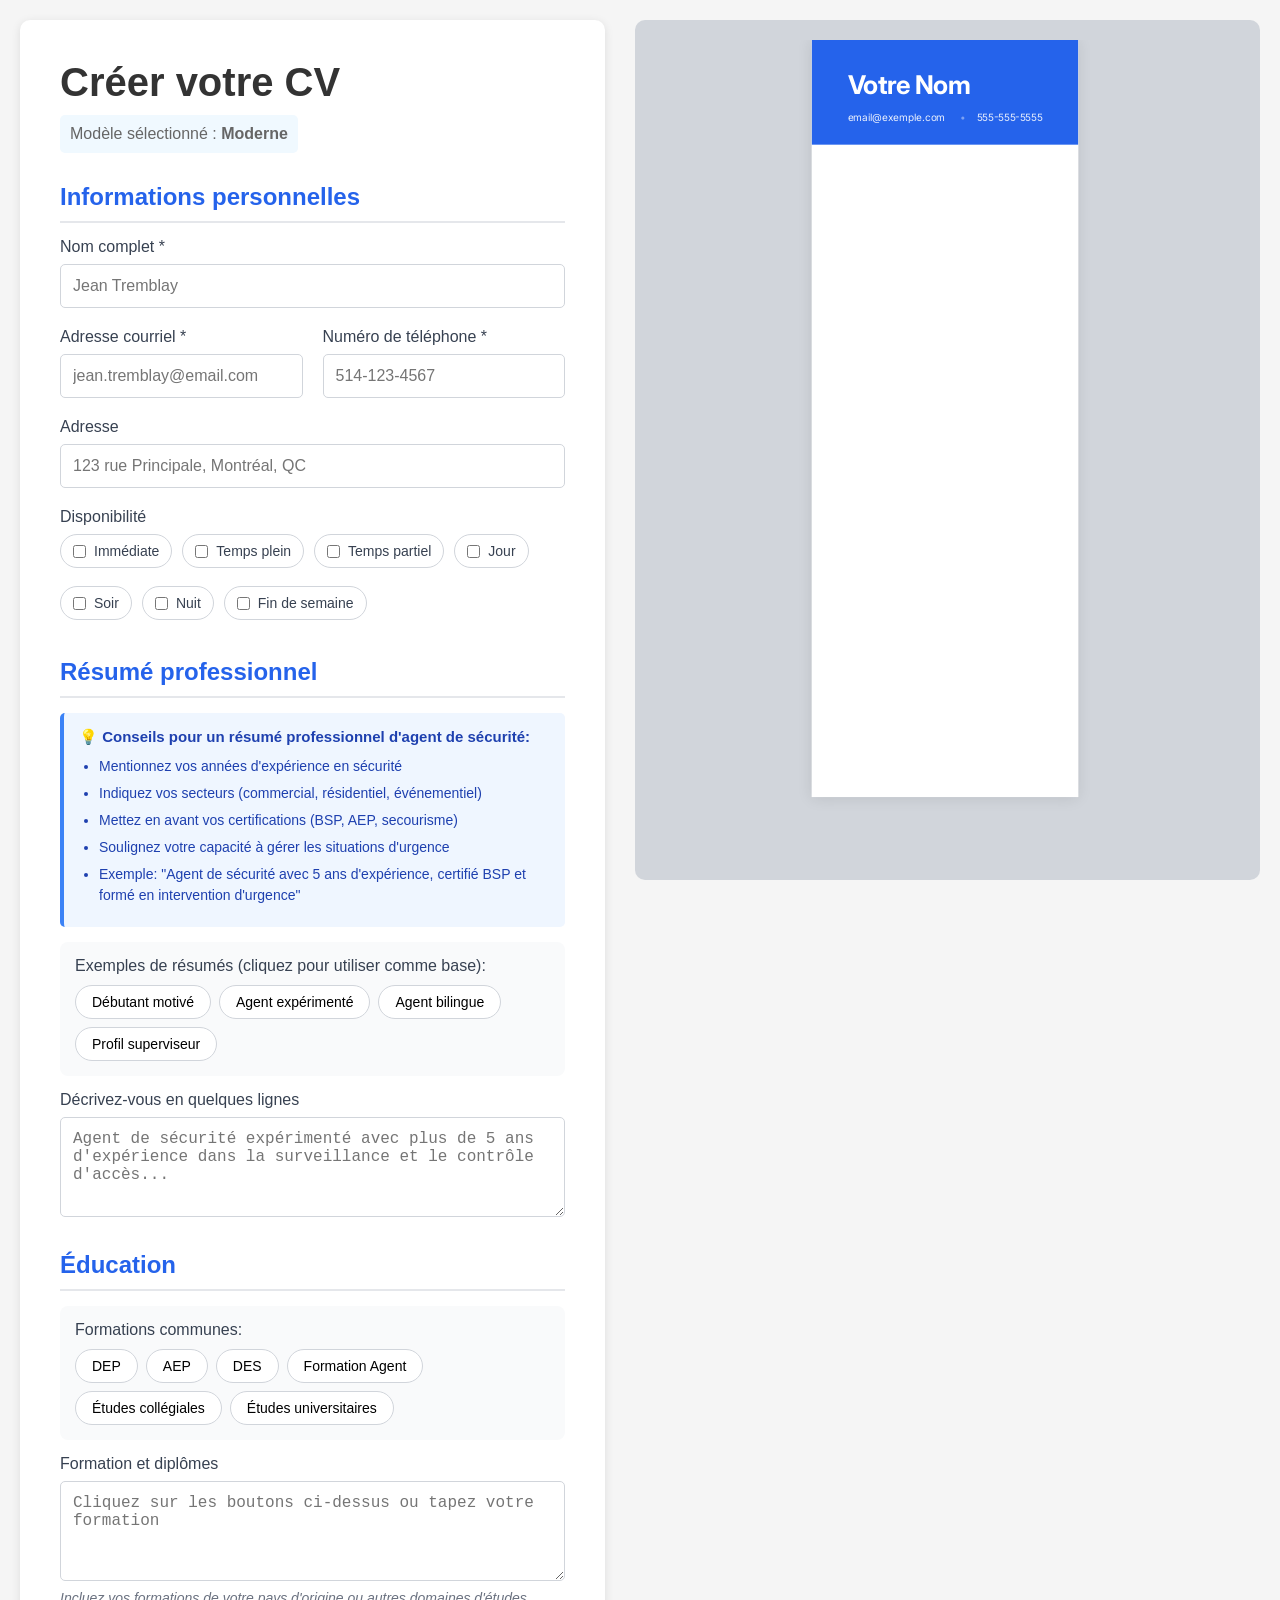
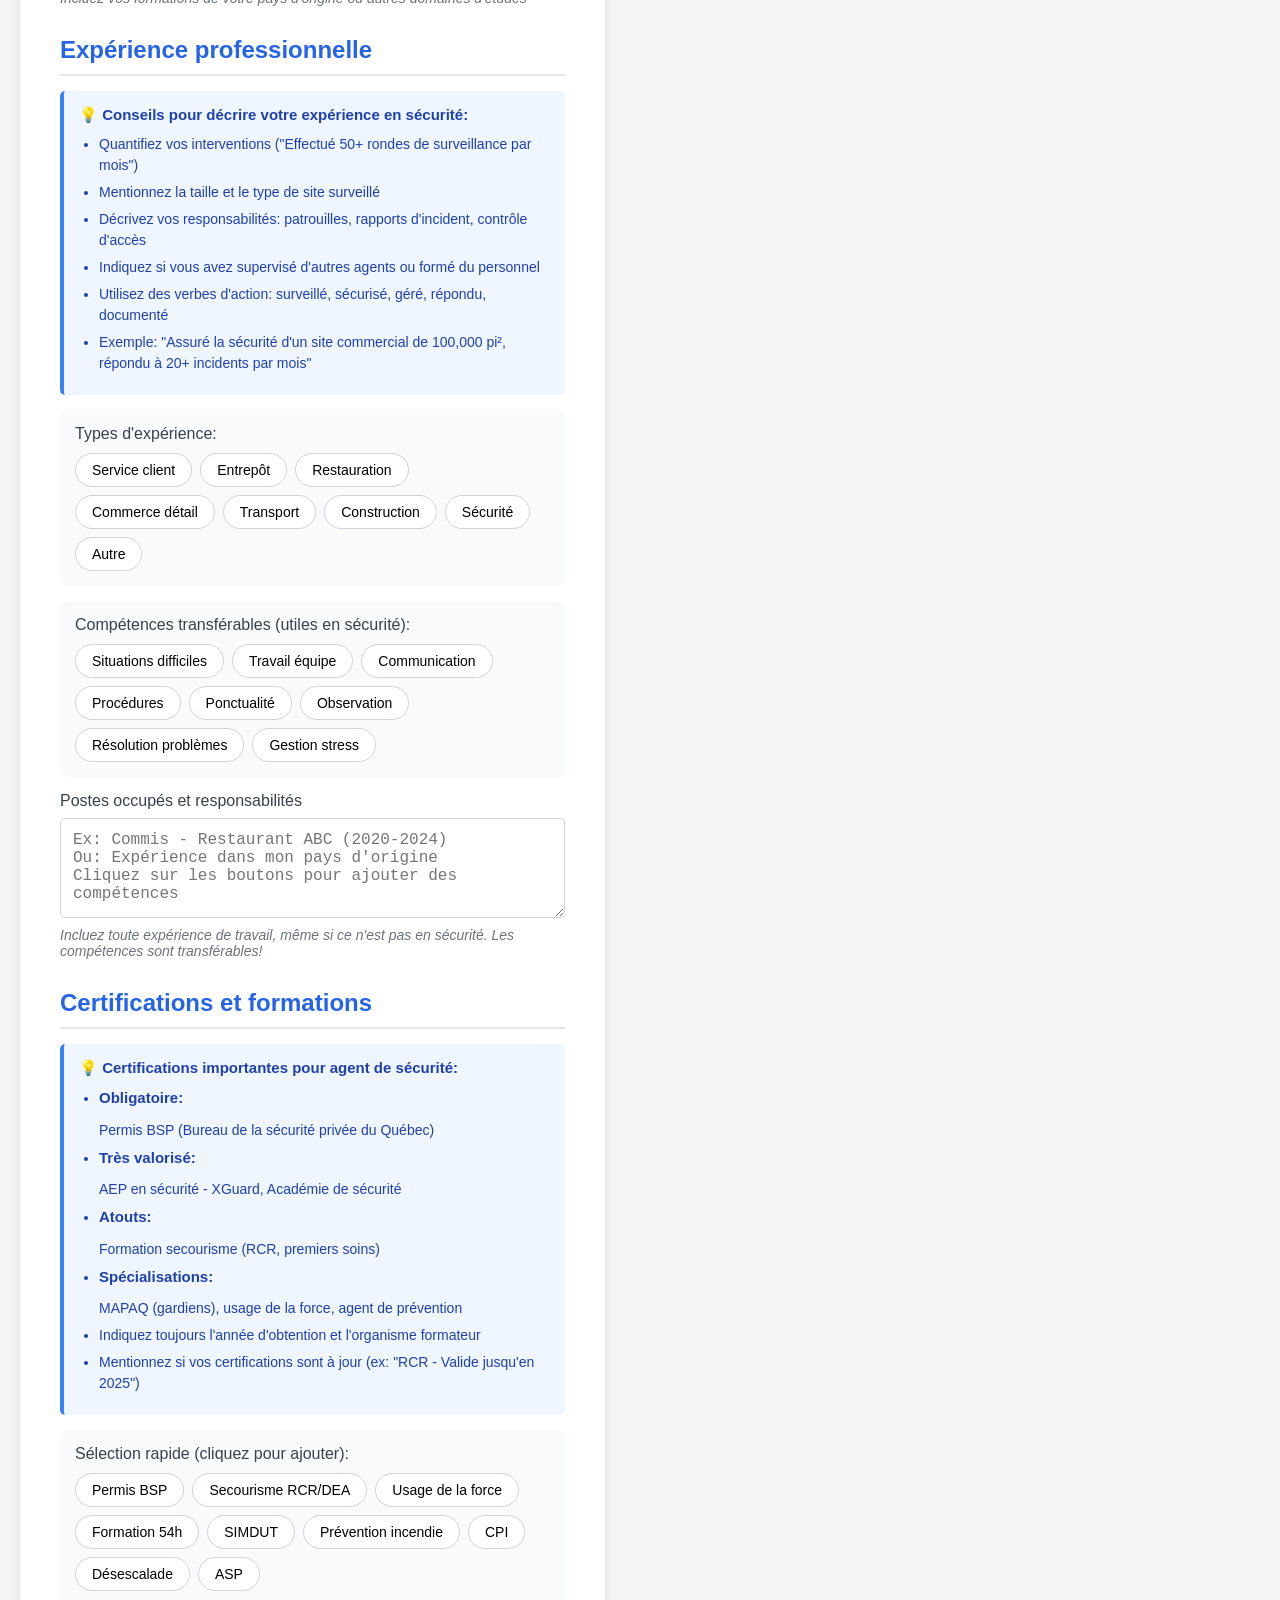
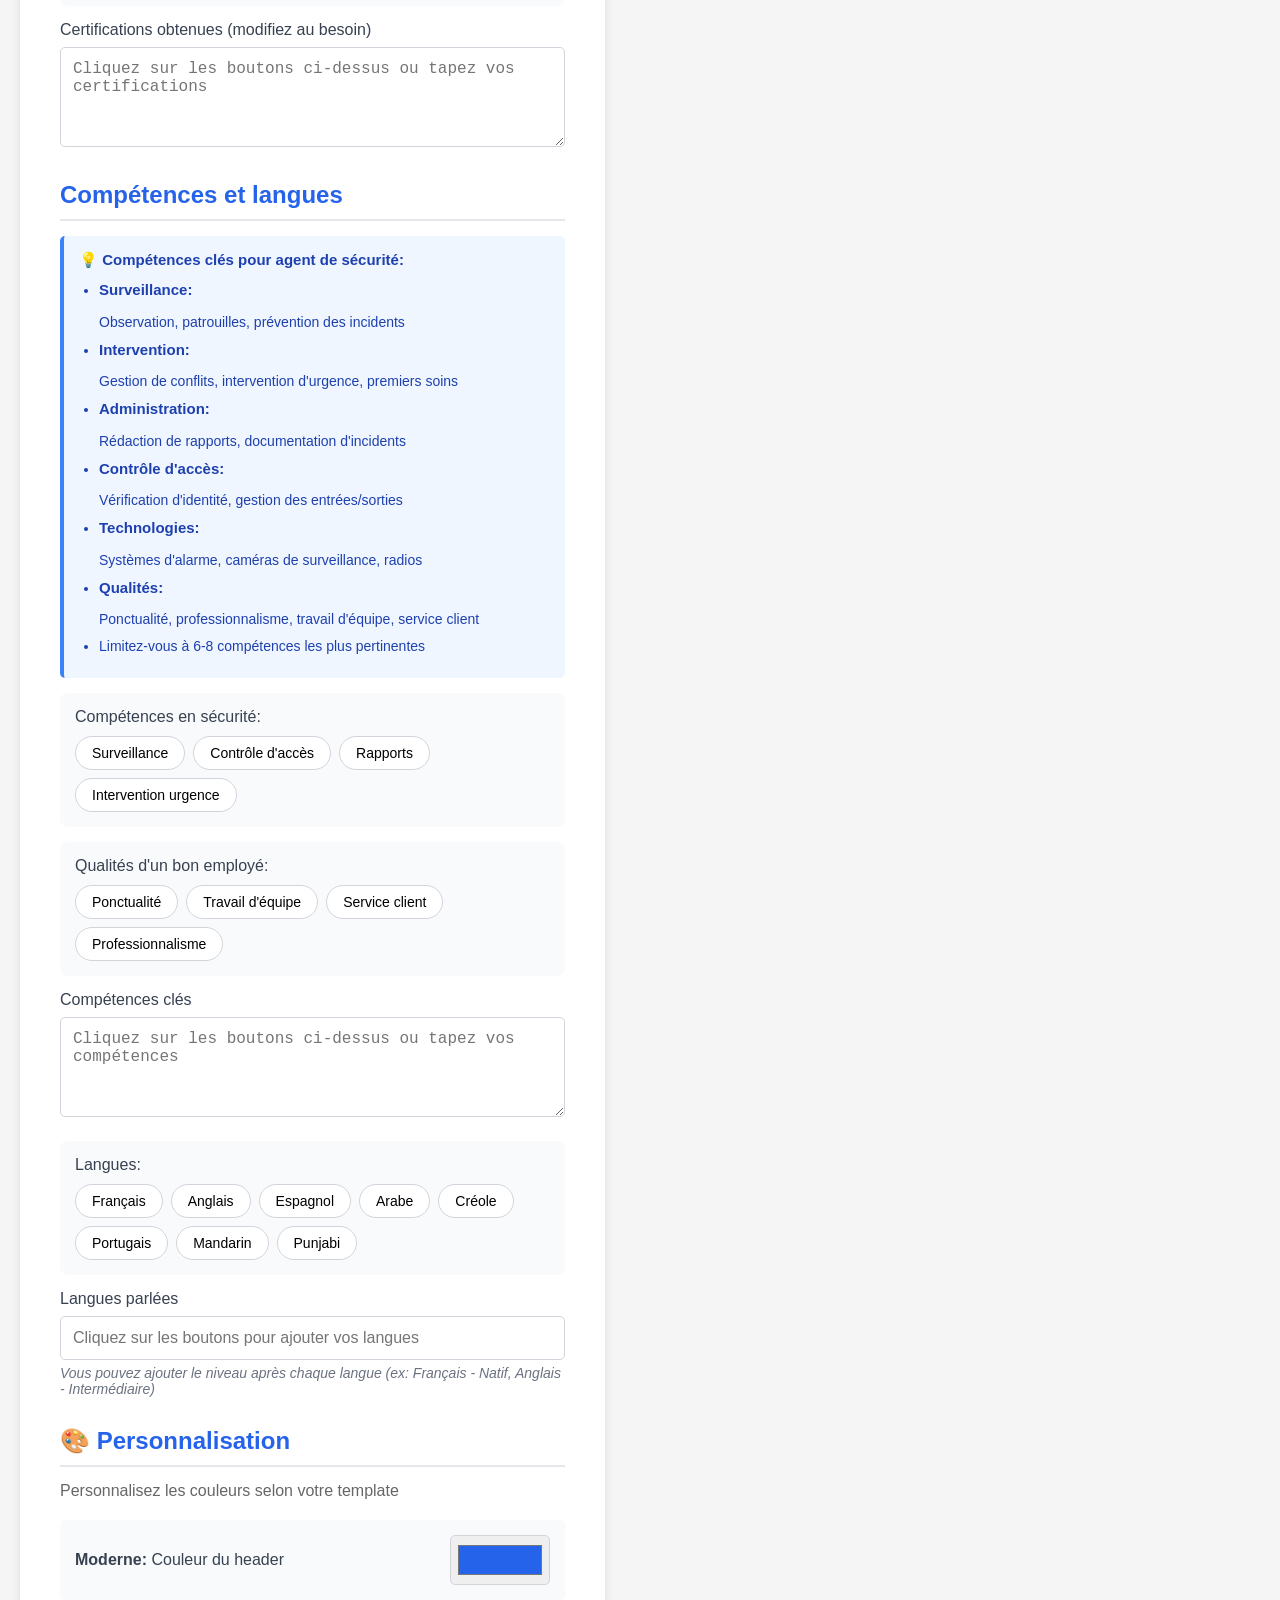
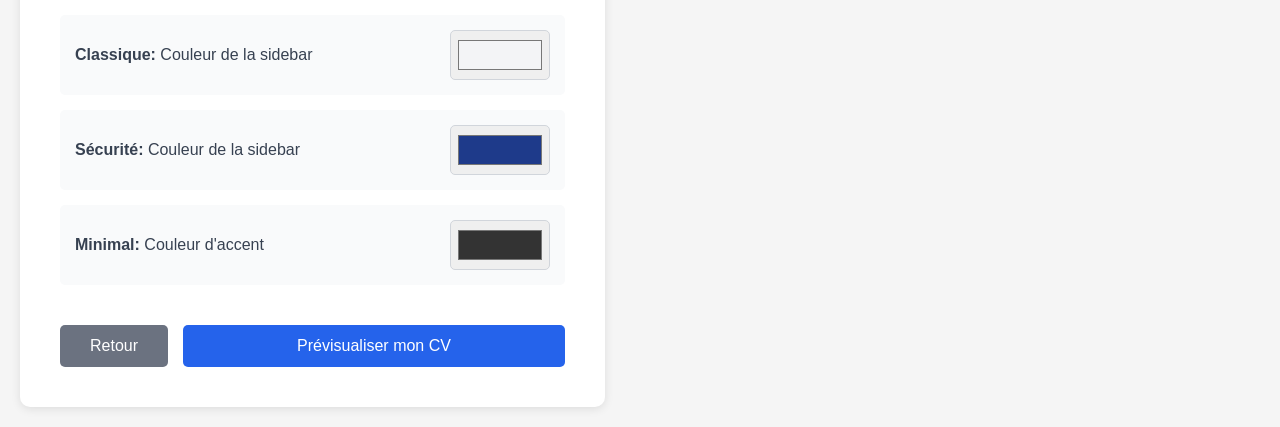
==== commit 91df3f9a: "fix(phase-1): ATS-friendly PDF, CSS bugs, non-blocking UX - Replace html2canvas+jsPDF rasterization " ====
--- a/cv-builder.html
+++ b/cv-builder.html
@@ -118,70 +118,77 @@
       flex: 1;
     }
 
-    input[type="color"] {
-      width: 100px;
-      height: 50px;
-      border: 1px solid #d1d5db;
+    .tips-box {
+      background: #eff6ff;
+      border-left: 4px solid #3b82f6;
+      padding: 15px;
+      margin-bottom: 15px;
       border-radius: 5px;
+      font-size: 14px;
+    }
+
+    .tips-box strong {
+      color: #1e40af;
+      display: block;
+      margin-bottom: 10px;
+      font-size: 15px;
+    }
+
+    .tips-box ul {
+      margin: 0;
+      padding-left: 20px;
+    }
+
+    .tips-box li {
+      margin-bottom: 6px;
+      color: #1e40af;
+      line-height: 1.5;
+    }
+
+    .tips-toggle {
+      background: none;
+      border: none;
+      color: #3b82f6;
       cursor: pointer;
-      padding: 5px;
-    }
-
-    .color-picker-group {
-      display: flex;
-      align-items: center;
-      gap: 15px;
-      padding: 15px;
-      background: #f9fafb;
+      font-size: 14px;
+      padding: 5px 0;
+      text-decoration: underline;
+      margin-bottom: 10px;
+    }
+
+    .tips-toggle:hover {
+      color: #1e40af;
+    }
+
+    .inline-hint {
+      display: none;
+      background: #fef3c7;
+      border-left: 4px solid #f59e0b;
+      color: #92400e;
+      padding: 10px 14px;
       border-radius: 5px;
-      margin-bottom: 15px;
-    }
-
-    .color-picker-group label {
-      margin-bottom: 0;
-      flex: 1;
-
-      .tips-box {
-        background: #eff6ff;
-        border-left: 4px solid #3b82f6;
-        padding: 15px;
-        margin-bottom: 15px;
-        border-radius: 5px;
-        font-size: 14px;
-      }
-
-      .tips-box strong {
-        color: #1e40af;
-        display: block;
-        margin-bottom: 10px;
-        font-size: 15px;
-      }
-
-      .tips-box ul {
-        margin: 0;
-        padding-left: 20px;
-      }
-
-      .tips-box li {
-        margin-bottom: 6px;
-        color: #1e40af;
-        line-height: 1.5;
-      }
-
-      .tips-toggle {
-        background: none;
-        border: none;
-        color: #3b82f6;
-        cursor: pointer;
-        font-size: 14px;
-        padding: 5px 0;
-        text-decoration: underline;
-        margin-bottom: 10px;
-      }
-
-      .tips-toggle:hover {
-        color: #1e40af;
-      }
+      margin-top: 8px;
+      font-size: 14px;
+    }
+
+    .inline-hint.is-visible {
+      display: block;
+    }
+
+    .overflow-warning {
+      display: none;
+      background: #fef2f2;
+      border-left: 4px solid #ef4444;
+      color: #991b1b;
+      padding: 10px 14px;
+      border-radius: 5px;
+      margin: 0 auto 15px;
+      max-width: 800px;
+      font-size: 14px;
+    }
+
+    .overflow-warning.is-visible {
+      display: block;
     }
 
     .form-row {
@@ -387,9 +394,10 @@
 </head>
 
 <body>
-
-  <body>
-    <div class="builder-layout">
+  <div class="overflow-warning" id="overflowWarning">
+    ⚠️ Votre contenu dépasse une page. Pour rester sur une seule page, raccourcissez quelques sections (l'imprimante coupera le surplus sinon).
+  </div>
+  <div class="builder-layout">
       <div class="form-pane">
         <div class="container">
           <h1>Créer votre CV</h1>
@@ -608,6 +616,9 @@
                 <label for="experience">Postes occupés et responsabilités</label>
                 <textarea id="experience" name="experience"
                   placeholder="Ex: Commis - Restaurant ABC (2020-2024)&#10;Ou: Expérience dans mon pays d'origine&#10;Cliquez sur les boutons pour ajouter des compétences"></textarea>
+                <div class="inline-hint" id="taskHint" role="status" aria-live="polite">
+                  Ajoutez d'abord un poste (boutons « Types d'expérience » ci-dessus) avant d'ajouter une compétence transférable.
+                </div>
                 <p class="help-text">
                   Incluez toute expérience de travail, même si ce n'est pas en
                   sécurité. Les compétences sont transférables!
@@ -917,10 +928,26 @@
         const formData = getFormData();
         const selectedTemplate = localStorage.getItem("selectedTemplate") || "moderne";
 
-        // Call the shared render function
         if (typeof renderCV === 'function') {
           renderCV("live-cv-container", formData, selectedTemplate);
         }
+
+        // Defer overflow check until after layout & font load.
+        requestAnimationFrame(checkOverflow);
+      }
+
+      function checkOverflow() {
+        const container = document.getElementById("live-cv-container");
+        const banner = document.getElementById("overflowWarning");
+        if (!container || !banner) return;
+        const candidates = container.querySelectorAll(
+          ".template-moderne .content, .template-classique .main, .template-classique .sidebar, .template-minimal, .template-securite .main, .template-securite .sidebar"
+        );
+        let overflows = false;
+        candidates.forEach((el) => {
+          if (el.scrollHeight > el.clientHeight + 2) overflows = true;
+        });
+        banner.classList.toggle("is-visible", overflows);
       }
 
       function scalePreview() {
@@ -1115,17 +1142,21 @@
       // Fonction pour ajouter une tâche d'expérience
       function addTask(task) {
         const textarea = document.getElementById("experience");
+        const hint = document.getElementById("taskHint");
         const currentValue = textarea.value.trim();
 
-        if (currentValue) {
-          // Ajouter la tâche avec une puce
-          textarea.value = currentValue + "\n• " + task;
-        } else {
-          alert(
-            "Veuillez d'abord entrer un poste ou cliquer sur un type d'expérience"
-          );
+        if (!currentValue) {
+          if (hint) {
+            hint.classList.add("is-visible");
+            clearTimeout(addTask._hintTimer);
+            addTask._hintTimer = setTimeout(() => hint.classList.remove("is-visible"), 4000);
+          }
+          textarea.focus();
+          return;
         }
 
+        if (hint) hint.classList.remove("is-visible");
+        textarea.value = currentValue + "\n• " + task;
         textarea.scrollTop = textarea.scrollHeight;
       }
 
--- a/css/templates.css
+++ b/css/templates.css
@@ -426,21 +426,3 @@
     /* Optimisé - Lisible */
 }
 
-/* Styles d'exportation PDF */
-body.exporting .cv-container,
-body.exporting .template-moderne,
-body.exporting .template-classique,
-body.exporting .template-minimal,
-body.exporting .template-securite {
-    height: auto !important;
-    max-height: none !important;
-    overflow: visible !important;
-}
-
-body.exporting .template-classique .sidebar,
-body.exporting .template-securite .sidebar {
-    height: 100% !important;
-    min-height: 11in !important;
-    position: absolute !important;
-    bottom: 0 !important;
-}
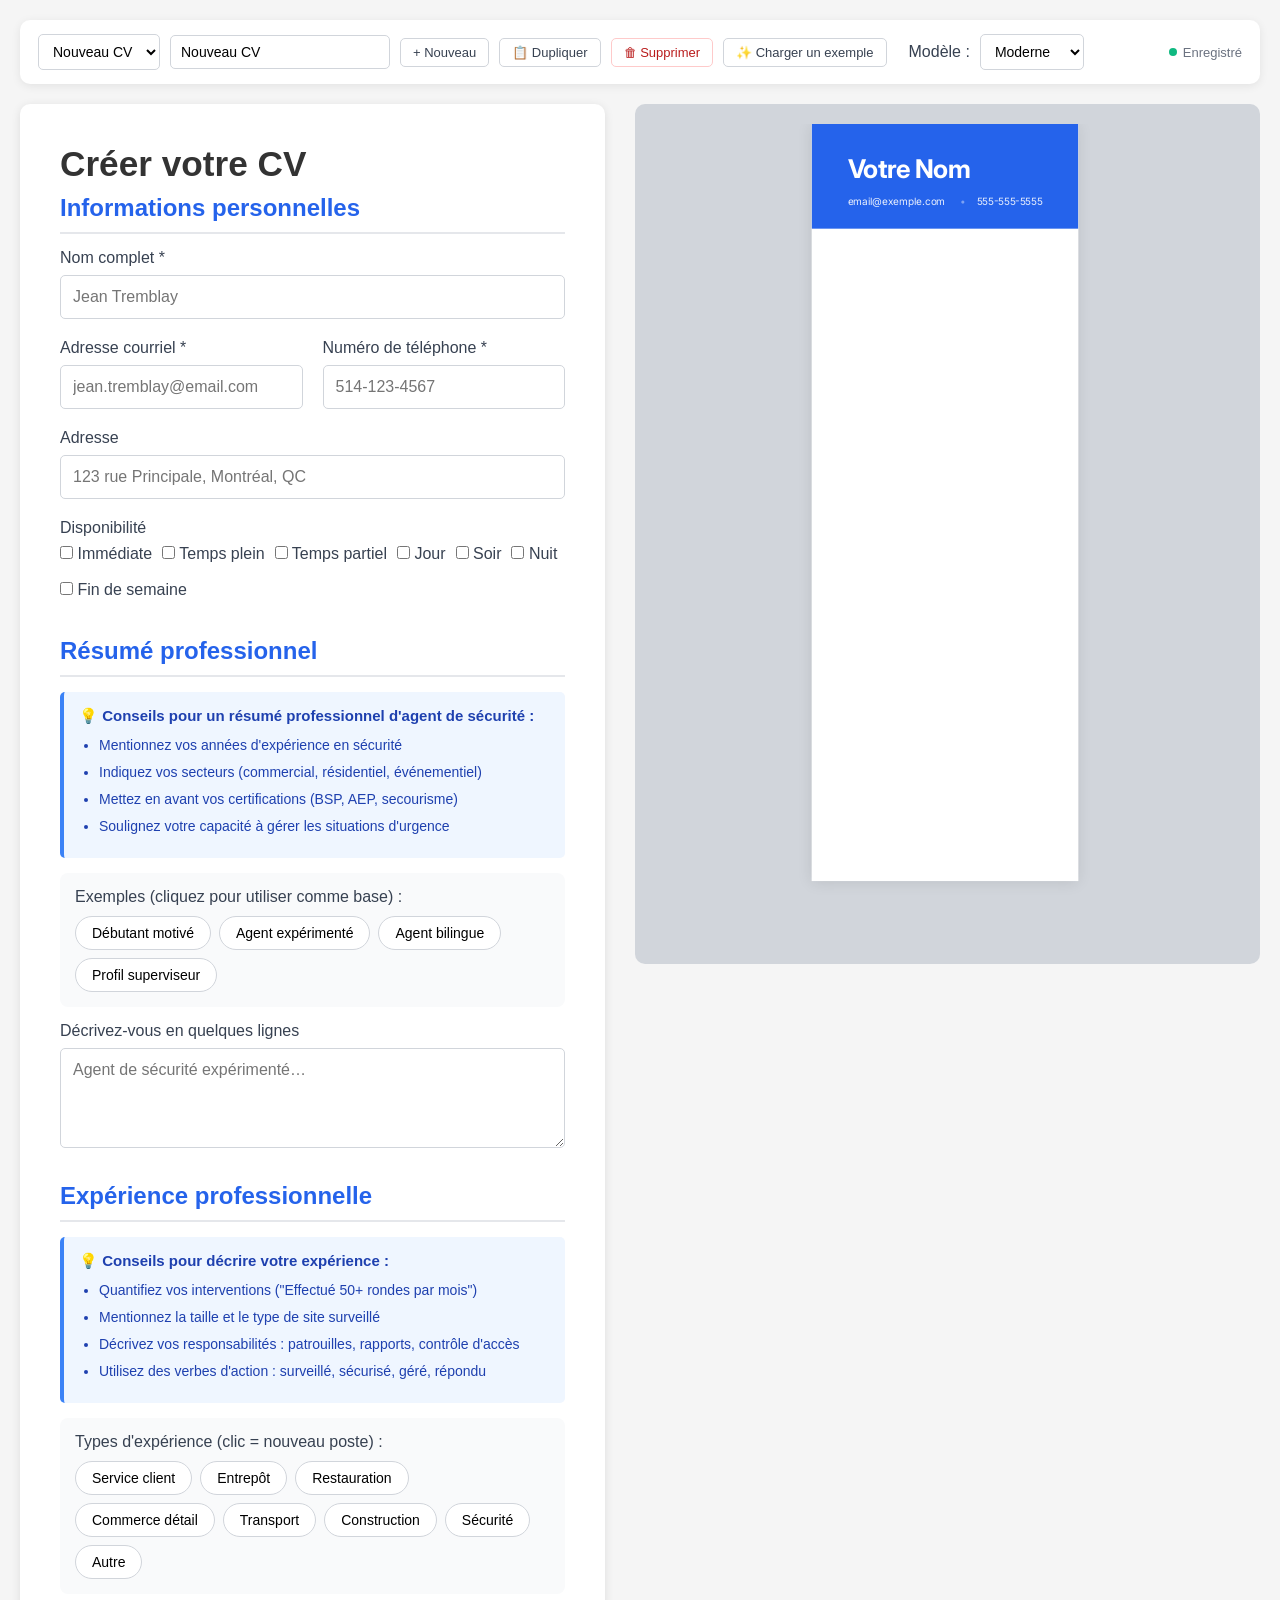
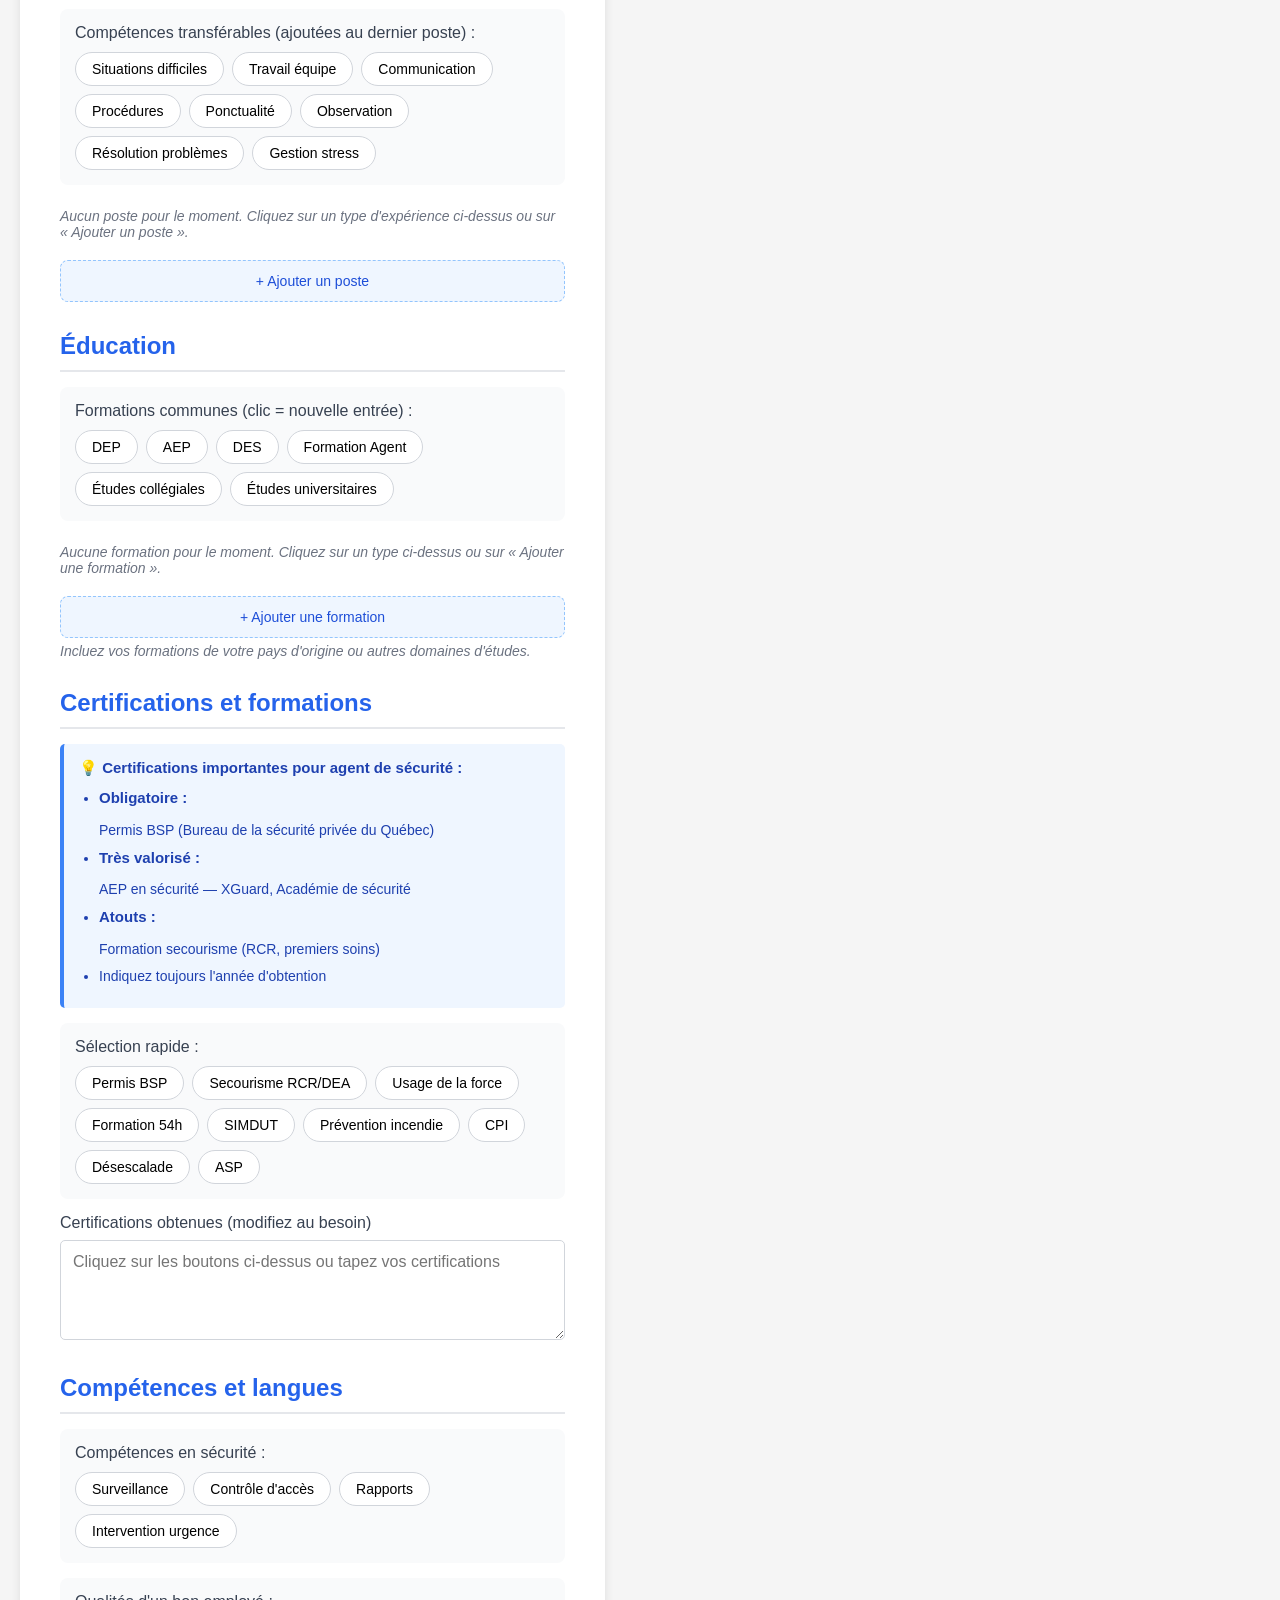
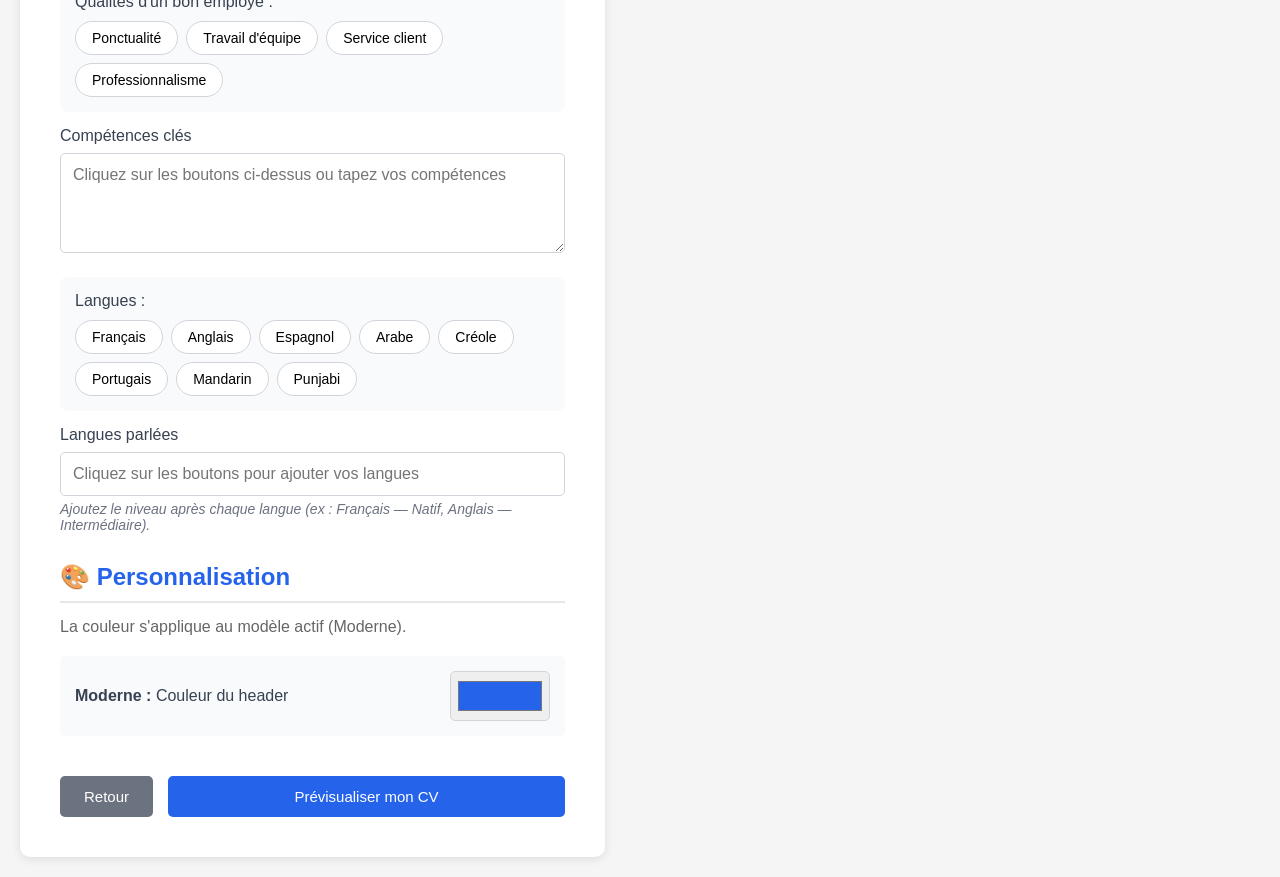
==== commit 1a7cddd6: "feat(phase-2): multi-CV, structured items, autosave, mobile preview New shared storage module (js/st" ====
--- a/cv-builder.html
+++ b/cv-builder.html
@@ -8,6 +8,9 @@
   <link rel="preconnect" href="https://fonts.googleapis.com">
   <link rel="preconnect" href="https://fonts.gstatic.com" crossorigin>
   <link href="https://fonts.googleapis.com/css2?family=Inter:wght@300;400;500;600;700&display=swap" rel="stylesheet">
+  <link rel="stylesheet" href="css/templates.css">
+  <script src="js/storage.js"></script>
+  <script src="js/cv-render.js"></script>
   <style>
     * {
       margin: 0;
@@ -16,8 +19,7 @@
     }
 
     body {
-      font-family: -apple-system, BlinkMacSystemFont, "Segoe UI", Roboto,
-        sans-serif;
+      font-family: -apple-system, BlinkMacSystemFont, "Segoe UI", Roboto, sans-serif;
       background-color: #f5f5f5;
       padding: 20px;
     }
@@ -34,16 +36,7 @@
     h1 {
       color: #333;
       margin-bottom: 10px;
-      font-size: 2.5em;
-    }
-
-    .template-indicator {
-      color: #666;
-      margin-bottom: 30px;
-      padding: 10px;
-      background: #f0f9ff;
-      border-radius: 5px;
-      display: inline-block;
+      font-size: 2.2em;
     }
 
     .form-section {
@@ -72,18 +65,22 @@
     input[type="text"],
     input[type="email"],
     input[type="tel"],
+    select,
     textarea {
       width: 100%;
       padding: 12px;
       border: 1px solid #d1d5db;
       border-radius: 5px;
       font-size: 16px;
-      transition: border-color 0.3s ease;
+      transition: border-color 0.2s ease;
+      background: white;
+      font-family: inherit;
     }
 
     input[type="text"]:focus,
     input[type="email"]:focus,
     input[type="tel"]:focus,
+    select:focus,
     textarea:focus {
       outline: none;
       border-color: #2563eb;
@@ -145,19 +142,193 @@
       line-height: 1.5;
     }
 
-    .tips-toggle {
-      background: none;
+    .form-row {
+      display: grid;
+      grid-template-columns: 1fr 1fr;
+      gap: 20px;
+    }
+
+    @media (max-width: 600px) {
+      .form-row {
+        grid-template-columns: 1fr;
+      }
+    }
+
+    .button-group {
+      display: flex;
+      gap: 15px;
+      margin-top: 40px;
+    }
+
+    .btn {
+      padding: 12px 24px;
       border: none;
-      color: #3b82f6;
+      border-radius: 5px;
+      font-size: 15px;
       cursor: pointer;
+      transition: all 0.2s ease;
+      font-family: inherit;
+    }
+
+    .btn-primary {
+      background: #2563eb;
+      color: white;
+      flex: 1;
+    }
+
+    .btn-primary:hover {
+      background: #1d4ed8;
+    }
+
+    .btn-secondary {
+      background: #6b7280;
+      color: white;
+    }
+
+    .btn-secondary:hover {
+      background: #4b5563;
+    }
+
+    .btn-ghost {
+      background: white;
+      color: #374151;
+      border: 1px solid #d1d5db;
+    }
+
+    .btn-ghost:hover {
+      background: #f3f4f6;
+    }
+
+    .btn-danger {
+      background: white;
+      color: #b91c1c;
+      border: 1px solid #fecaca;
+    }
+
+    .btn-danger:hover {
+      background: #fef2f2;
+    }
+
+    .btn-sm {
+      padding: 6px 12px;
+      font-size: 13px;
+    }
+
+    .quick-options {
+      background: #f9fafb;
+      padding: 15px;
+      border-radius: 8px;
+      margin-bottom: 15px;
+    }
+
+    .option-buttons {
+      display: flex;
+      flex-wrap: wrap;
+      gap: 8px;
+    }
+
+    .option-btn {
+      background: white;
+      border: 1px solid #d1d5db;
+      padding: 8px 16px;
+      border-radius: 20px;
       font-size: 14px;
-      padding: 5px 0;
-      text-decoration: underline;
-      margin-bottom: 10px;
-    }
-
-    .tips-toggle:hover {
-      color: #1e40af;
+      cursor: pointer;
+      transition: all 0.15s ease;
+      font-family: inherit;
+    }
+
+    .option-btn:hover {
+      background: #2563eb;
+      color: white;
+      border-color: #2563eb;
+    }
+
+    .help-text {
+      color: #6b7280;
+      font-size: 14px;
+      margin-top: 5px;
+      font-style: italic;
+    }
+
+    /* Session bar — top of page */
+    .session-bar {
+      max-width: 1800px;
+      margin: 0 auto 20px;
+      background: white;
+      border-radius: 10px;
+      box-shadow: 0 2px 10px rgba(0, 0, 0, 0.08);
+      padding: 14px 18px;
+      display: grid;
+      grid-template-columns: 1fr auto;
+      gap: 14px;
+      align-items: center;
+    }
+
+    .session-bar-row {
+      display: flex;
+      gap: 10px;
+      align-items: center;
+      flex-wrap: wrap;
+    }
+
+    .session-bar select,
+    .session-bar input[type="text"] {
+      padding: 8px 10px;
+      font-size: 14px;
+      width: auto;
+    }
+
+    .session-bar input[type="text"].cv-name {
+      width: 220px;
+    }
+
+    .save-status {
+      font-size: 13px;
+      color: #6b7280;
+      display: flex;
+      align-items: center;
+      gap: 6px;
+      min-width: 130px;
+      justify-content: flex-end;
+    }
+
+    .save-status .dot {
+      width: 8px;
+      height: 8px;
+      border-radius: 50%;
+      background: #10b981;
+    }
+
+    .save-status.saving .dot {
+      background: #f59e0b;
+    }
+
+    @media (max-width: 800px) {
+      .session-bar {
+        grid-template-columns: 1fr;
+      }
+
+      .save-status {
+        justify-content: flex-start;
+      }
+    }
+
+    /* Overflow warning */
+    .overflow-warning {
+      display: none;
+      max-width: 1800px;
+      margin: 0 auto 15px;
+      padding: 10px 14px;
+      background: #fef2f2;
+      border-left: 4px solid #ef4444;
+      color: #991b1b;
+      border-radius: 5px;
+      font-size: 14px;
+    }
+
+    .overflow-warning.is-visible {
+      display: block;
     }
 
     .inline-hint {
@@ -175,169 +346,137 @@
       display: block;
     }
 
-    .overflow-warning {
-      display: none;
-      background: #fef2f2;
-      border-left: 4px solid #ef4444;
-      color: #991b1b;
-      padding: 10px 14px;
-      border-radius: 5px;
-      margin: 0 auto 15px;
-      max-width: 800px;
+    /* Structured experience / education cards */
+    .item-list {
+      display: flex;
+      flex-direction: column;
+      gap: 12px;
+      margin-bottom: 12px;
+    }
+
+    .item-card {
+      background: #ffffff;
+      border: 1px solid #e5e7eb;
+      border-radius: 8px;
+      padding: 14px;
+    }
+
+    .item-card.is-editing {
+      border-color: #2563eb;
+      box-shadow: 0 0 0 3px rgba(37, 99, 235, 0.1);
+    }
+
+    .item-summary {
+      display: flex;
+      justify-content: space-between;
+      align-items: flex-start;
+      gap: 12px;
+    }
+
+    .item-summary-text {
+      flex: 1;
+    }
+
+    .item-summary-title {
+      font-weight: 600;
+      color: #111827;
+    }
+
+    .item-summary-sub {
+      color: #6b7280;
       font-size: 14px;
-    }
-
-    .overflow-warning.is-visible {
-      display: block;
-    }
-
-    .form-row {
+      margin-top: 2px;
+    }
+
+    .item-actions {
+      display: flex;
+      gap: 6px;
+      flex-shrink: 0;
+    }
+
+    .item-bullets {
+      list-style: disc;
+      margin: 8px 0 0 20px;
+      color: #4b5563;
+      font-size: 14px;
+    }
+
+    .item-bullets li {
+      margin-bottom: 2px;
+    }
+
+    .item-edit-grid {
       display: grid;
       grid-template-columns: 1fr 1fr;
-      gap: 20px;
+      gap: 10px;
+      margin-bottom: 10px;
     }
 
     @media (max-width: 600px) {
-      .form-row {
+      .item-edit-grid {
         grid-template-columns: 1fr;
       }
     }
 
-    .button-group {
+    .bullet-row {
       display: flex;
-      gap: 15px;
-      margin-top: 40px;
-    }
-
-    .btn {
-      padding: 12px 30px;
-      border: none;
-      border-radius: 5px;
-      font-size: 16px;
+      gap: 8px;
+      align-items: center;
+      margin-bottom: 6px;
+    }
+
+    .bullet-row input {
+      flex: 1;
+    }
+
+    .add-item-btn {
+      background: #eff6ff;
+      color: #1d4ed8;
+      border: 1px dashed #93c5fd;
+      width: 100%;
+      padding: 12px;
+      border-radius: 8px;
       cursor: pointer;
-      transition: all 0.3s ease;
-    }
-
-    .btn-primary {
-      background: #2563eb;
-      color: white;
-      flex: 1;
-    }
-
-    .btn-primary:hover {
-      background: #1d4ed8;
-    }
-
-    .btn-secondary {
-      background: #6b7280;
-      color: white;
-    }
-
-    .btn-secondary:hover {
-      background: #4b5563;
-    }
-
-    .placeholder-text {
-      color: #9ca3af;
+      font-size: 14px;
+      font-weight: 500;
+      font-family: inherit;
+    }
+
+    .add-item-btn:hover {
+      background: #dbeafe;
+    }
+
+    .empty-state {
+      color: #6b7280;
       font-size: 14px;
       font-style: italic;
-    }
-
-    .quick-options {
-      background: #f9fafb;
-      padding: 15px;
+      padding: 8px 0;
+    }
+
+    /* Mobile tab switcher */
+    .pane-tabs {
+      display: none;
+      gap: 8px;
+      max-width: 1800px;
+      margin: 0 auto 12px;
+    }
+
+    .pane-tabs button {
+      flex: 1;
+      padding: 10px;
+      border: 1px solid #d1d5db;
+      background: white;
       border-radius: 8px;
-      margin-bottom: 15px;
-    }
-
-    .option-buttons {
-      display: flex;
-      flex-wrap: wrap;
-      gap: 8px;
-    }
-
-    .option-btn {
-      background: white;
-      border: 1px solid #d1d5db;
-      padding: 8px 16px;
-      border-radius: 20px;
+      cursor: pointer;
       font-size: 14px;
-      cursor: pointer;
-      transition: all 0.2s ease;
-    }
-
-    .option-btn:hover {
+      font-weight: 500;
+      font-family: inherit;
+    }
+
+    .pane-tabs button.active {
       background: #2563eb;
       color: white;
       border-color: #2563eb;
-    }
-
-    .option-btn.selected {
-      background: #2563eb;
-      color: white;
-      border-color: #2563eb;
-    }
-
-    .help-text {
-      color: #6b7280;
-      font-size: 14px;
-      margin-top: 5px;
-      font-style: italic;
-    }
-
-    /* Styles pour les confettis */
-    .confetti {
-      position: fixed;
-      width: 10px;
-      height: 10px;
-      background-color: #f0f;
-      position: absolute;
-      animation: confetti-fall 3s ease-out forwards;
-      z-index: 9999;
-    }
-
-    @keyframes confetti-fall {
-      0% {
-        transform: translateY(-100vh) rotate(0deg);
-        opacity: 1;
-      }
-
-      100% {
-        transform: translateY(100vh) rotate(720deg);
-        opacity: 0;
-      }
-    }
-
-    .confetti-container {
-      position: fixed;
-      top: 0;
-      left: 0;
-      width: 100%;
-      height: 100%;
-      pointer-events: none;
-      z-index: 9999;
-    }
-
-    .checkbox-group {
-      display: flex;
-      flex-wrap: wrap;
-      gap: 10px;
-    }
-
-    .checkbox-group label {
-      display: flex;
-      align-items: center;
-      gap: 8px;
-      background: #fff;
-      border: 1px solid #d1d5db;
-      padding: 8px 12px;
-      border-radius: 20px;
-      font-size: 14px;
-      cursor: pointer;
-    }
-
-    .checkbox-group input[type="checkbox"] {
-      accent-color: #2563eb;
     }
 
     /* Split Screen Layout */
@@ -377,885 +516,982 @@
         justify-content: center;
       }
 
-      /* Force scale the preview to fit the column if needed */
       .preview-content-wrapper {
         transform-origin: top center;
       }
     }
 
     @media (max-width: 1099px) {
+      .pane-tabs {
+        display: flex;
+      }
+
+      .builder-layout {
+        max-width: 1800px;
+        margin: 0 auto;
+      }
+
+      .builder-layout.show-preview .form-pane {
+        display: none;
+      }
+
+      .builder-layout:not(.show-preview) .preview-pane {
+        display: none;
+      }
+
       .preview-pane {
-        display: none;
+        background: #d1d5db;
+        border-radius: 10px;
+        padding: 20px;
       }
     }
   </style>
-  <link rel="stylesheet" href="css/templates.css">
-  <script src="js/cv-render.js"></script>
 </head>
 
 <body>
-  <div class="overflow-warning" id="overflowWarning">
+  <div class="overflow-warning" id="overflowWarning" role="status" aria-live="polite">
     ⚠️ Votre contenu dépasse une page. Pour rester sur une seule page, raccourcissez quelques sections (l'imprimante coupera le surplus sinon).
   </div>
-  <div class="builder-layout">
-      <div class="form-pane">
-        <div class="container">
-          <h1>Créer votre CV</h1>
-          <div class="template-indicator">
-            Modèle sélectionné : <strong id="selectedTemplate">Moderne</strong>
+
+  <div class="session-bar">
+    <div class="session-bar-row">
+      <select id="cvPicker" aria-label="CV actif"></select>
+      <input type="text" id="cvName" class="cv-name" aria-label="Nom du CV" placeholder="Nom du CV" />
+      <button type="button" class="btn btn-ghost btn-sm" id="newCvBtn">+ Nouveau</button>
+      <button type="button" class="btn btn-ghost btn-sm" id="duplicateCvBtn">📋 Dupliquer</button>
+      <button type="button" class="btn btn-danger btn-sm" id="deleteCvBtn">🗑 Supprimer</button>
+      <button type="button" class="btn btn-ghost btn-sm" id="loadSampleBtn">✨ Charger un exemple</button>
+
+      <label for="templatePicker" style="margin-bottom: 0; margin-left: 12px;">Modèle :</label>
+      <select id="templatePicker" aria-label="Modèle de CV">
+        <option value="moderne">Moderne</option>
+        <option value="classique">Classique</option>
+        <option value="minimal">Minimal</option>
+        <option value="securite">Sécurité</option>
+      </select>
+    </div>
+    <div class="save-status" id="saveStatus" aria-live="polite"><span class="dot"></span><span id="saveStatusText">Enregistré</span></div>
+  </div>
+
+  <div class="pane-tabs" role="tablist">
+    <button type="button" id="tabForm" class="active" role="tab">Formulaire</button>
+    <button type="button" id="tabPreview" role="tab">Aperçu</button>
+  </div>
+
+  <div class="builder-layout" id="builderLayout">
+    <div class="form-pane">
+      <div class="container">
+        <h1>Créer votre CV</h1>
+
+        <form id="cvForm">
+          <!-- Informations personnelles -->
+          <div class="form-section">
+            <h2>Informations personnelles</h2>
+
+            <div class="form-group">
+              <label for="nom">Nom complet *</label>
+              <input type="text" id="nom" name="nom" required placeholder="Jean Tremblay" />
+            </div>
+
+            <div class="form-row">
+              <div class="form-group">
+                <label for="email">Adresse courriel *</label>
+                <input type="email" id="email" name="email" required placeholder="jean.tremblay@email.com" />
+              </div>
+
+              <div class="form-group">
+                <label for="telephone">Numéro de téléphone *</label>
+                <input type="tel" id="telephone" name="telephone" required placeholder="514-123-4567" />
+              </div>
+            </div>
+
+            <div class="form-group">
+              <label for="adresse">Adresse</label>
+              <input type="text" id="adresse" name="adresse" placeholder="123 rue Principale, Montréal, QC" />
+            </div>
+
+            <div class="form-group">
+              <label>Disponibilité</label>
+              <div class="checkbox-group" id="disponibiliteGroup" style="display:flex;flex-wrap:wrap;gap:10px;">
+                <label><input type="checkbox" name="disponibilite" value="Immédiate" /> Immédiate</label>
+                <label><input type="checkbox" name="disponibilite" value="Temps plein" /> Temps plein</label>
+                <label><input type="checkbox" name="disponibilite" value="Temps partiel" /> Temps partiel</label>
+                <label><input type="checkbox" name="disponibilite" value="Jour" /> Jour</label>
+                <label><input type="checkbox" name="disponibilite" value="Soir" /> Soir</label>
+                <label><input type="checkbox" name="disponibilite" value="Nuit" /> Nuit</label>
+                <label><input type="checkbox" name="disponibilite" value="Fin de semaine" /> Fin de semaine</label>
+              </div>
+            </div>
           </div>
 
-          <form id="cvForm">
-            <!-- Informations personnelles -->
-            <div class="form-section">
-              <h2>Informations personnelles</h2>
-
-              <div class="form-group">
-                <label for="nom">Nom complet *</label>
-                <input type="text" id="nom" name="nom" required placeholder="Jean Tremblay" />
-              </div>
-
-              <div class="form-row">
-                <div class="form-group">
-                  <label for="email">Adresse courriel *</label>
-                  <input type="email" id="email" name="email" required placeholder="jean.tremblay@email.com" />
-                </div>
-
-                <div class="form-group">
-                  <label for="telephone">Numéro de téléphone *</label>
-                  <input type="tel" id="telephone" name="telephone" required placeholder="514-123-4567" />
-                </div>
-              </div>
-
-              <div class="form-group">
-                <label for="adresse">Adresse</label>
-                <input type="text" id="adresse" name="adresse" placeholder="123 rue Principale, Montréal, QC" />
-              </div>
-              <div class="form-group">
-                <label>Disponibilité</label>
-                <div class="checkbox-group">
-                  <label><input type="checkbox" name="disponibilite" value="Immédiate" />
-                    Immédiate</label>
-                  <label><input type="checkbox" name="disponibilite" value="Temps plein" />
-                    Temps plein</label>
-                  <label><input type="checkbox" name="disponibilite" value="Temps partiel" />
-                    Temps partiel</label>
-                  <label><input type="checkbox" name="disponibilite" value="Jour" />
-                    Jour</label>
-                  <label><input type="checkbox" name="disponibilite" value="Soir" />
-                    Soir</label>
-                  <label><input type="checkbox" name="disponibilite" value="Nuit" />
-                    Nuit</label>
-                  <label><input type="checkbox" name="disponibilite" value="Fin de semaine" />
-                    Fin de semaine</label>
-                </div>
-              </div>
-            </div>
-
-            <!-- Résumé professionnel -->
-            <div class="form-section">
-              <h2>Résumé professionnel</h2>
-
-
-              <div class="tips-box">
-                <strong>💡 Conseils pour un résumé professionnel d'agent de sécurité:</strong>
-                <ul>
-                  <li>Mentionnez vos années d'expérience en sécurité</li>
-                  <li>Indiquez vos secteurs (commercial, résidentiel, événementiel)</li>
-                  <li>Mettez en avant vos certifications (BSP, AEP, secourisme)</li>
-                  <li>Soulignez votre capacité à gérer les situations d'urgence</li>
-                  <li>Exemple: "Agent de sécurité avec 5 ans d'expérience, certifié BSP et formé en intervention
-                    d'urgence"</li>
-                </ul>
-              </div>
-              <div class="quick-options">
-                <label style="display: block; margin-bottom: 10px">Exemples de résumés (cliquez pour utiliser comme
-                  base):</label>
-                <div class="option-buttons">
-                  <button type="button" class="option-btn" onclick="setResume('debutant')" style="width: auto">
-                    Débutant motivé
-                  </button>
-                  <button type="button" class="option-btn" onclick="setResume('experimente')" style="width: auto">
-                    Agent expérimenté
-                  </button>
-                  <button type="button" class="option-btn" onclick="setResume('bilingue')" style="width: auto">
-                    Agent bilingue
-                  </button>
-                  <button type="button" class="option-btn" onclick="setResume('superviseur')" style="width: auto">
-                    Profil superviseur
-                  </button>
-                </div>
-              </div>
-
-              <div class="form-group">
-                <label for="resume">Décrivez-vous en quelques lignes</label>
-                <textarea id="resume" name="resume"
-                  placeholder="Agent de sécurité expérimenté avec plus de 5 ans d'expérience dans la surveillance et le contrôle d'accès..."></textarea>
-              </div>
-            </div>
-
-            <!-- Éducation -->
-            <div class="form-section">
-              <h2>Éducation</h2>
-
-              <div class="quick-options">
-                <label style="display: block; margin-bottom: 10px">Formations communes:</label>
-                <div class="option-buttons">
-                  <button type="button" class="option-btn" onclick="addEducation('DEP')">
-                    DEP
-                  </button>
-                  <button type="button" class="option-btn" onclick="addEducation('AEP')">
-                    AEP
-                  </button>
-                  <button type="button" class="option-btn"
-                    onclick="addEducation('DES (Diplôme d\'études secondaires)')">
-                    DES
-                  </button>
-                  <button type="button" class="option-btn" onclick="addEducation('Formation agent de sécurité')">
-                    Formation Agent
-                  </button>
-                  <button type="button" class="option-btn" onclick="addEducation('Études collégiales')">
-                    Études collégiales
-                  </button>
-                  <button type="button" class="option-btn" onclick="addEducation('Études universitaires')">
-                    Études universitaires
-                  </button>
-                </div>
-              </div>
-
-              <div class="form-group">
-                <label for="education">Formation et diplômes</label>
-                <textarea id="education" name="education"
-                  placeholder="Cliquez sur les boutons ci-dessus ou tapez votre formation"></textarea>
-                <p class="help-text">
-                  Incluez vos formations de votre pays d'origine ou autres domaines
-                  d'études
-                </p>
-              </div>
-            </div>
-
-            <!-- Expérience professionnelle -->
-            <div class="form-section">
-              <h2>Expérience professionnelle</h2>
-
-
-              <div class="tips-box">
-                <strong>💡 Conseils pour décrire votre expérience en sécurité:</strong>
-                <ul>
-                  <li>Quantifiez vos interventions ("Effectué 50+ rondes de surveillance par mois")</li>
-                  <li>Mentionnez la taille et le type de site surveillé</li>
-                  <li>Décrivez vos responsabilités: patrouilles, rapports d'incident, contrôle d'accès</li>
-                  <li>Indiquez si vous avez supervisé d'autres agents ou formé du personnel</li>
-                  <li>Utilisez des verbes d'action: surveillé, sécurisé, géré, répondu, documenté</li>
-                  <li>Exemple: "Assuré la sécurité d'un site commercial de 100,000 pi², répondu à 20+ incidents par
-                    mois"</li>
-                </ul>
-              </div>
-              <div class="quick-options">
-                <label style="display: block; margin-bottom: 10px">Types d'expérience:</label>
-                <div class="option-buttons">
-                  <button type="button" class="option-btn" onclick="addExperienceType('Service à la clientèle')">
-                    Service client
-                  </button>
-                  <button type="button" class="option-btn" onclick="addExperienceType('Entrepôt/Manutention')">
-                    Entrepôt
-                  </button>
-                  <button type="button" class="option-btn" onclick="addExperienceType('Restauration')">
-                    Restauration
-                  </button>
-                  <button type="button" class="option-btn" onclick="addExperienceType('Commerce de détail')">
-                    Commerce détail
-                  </button>
-                  <button type="button" class="option-btn" onclick="addExperienceType('Transport/Livraison')">
-                    Transport
-                  </button>
-                  <button type="button" class="option-btn" onclick="addExperienceType('Construction')">
-                    Construction
-                  </button>
-                  <button type="button" class="option-btn" onclick="addExperienceType('Sécurité')">
-                    Sécurité
-                  </button>
-                  <button type="button" class="option-btn" onclick="addExperienceType('Autre domaine')">
-                    Autre
-                  </button>
-                </div>
-              </div>
-
-              <div class="quick-options">
-                <label style="display: block; margin-bottom: 10px">Compétences transférables (utiles en
-                  sécurité):</label>
-                <div class="option-buttons">
-                  <button type="button" class="option-btn" onclick="addTask('Gestion de situations difficiles')">
-                    Situations difficiles
-                  </button>
-                  <button type="button" class="option-btn" onclick="addTask('Travail d\'équipe')">
-                    Travail équipe
-                  </button>
-                  <button type="button" class="option-btn" onclick="addTask('Communication avec le public')">
-                    Communication
-                  </button>
-                  <button type="button" class="option-btn" onclick="addTask('Respect des procédures')">
-                    Procédures
-                  </button>
-                  <button type="button" class="option-btn" onclick="addTask('Ponctualité et fiabilité')">
-                    Ponctualité
-                  </button>
-                  <button type="button" class="option-btn" onclick="addTask('Observation et vigilance')">
-                    Observation
-                  </button>
-                  <button type="button" class="option-btn" onclick="addTask('Résolution de problèmes')">
-                    Résolution problèmes
-                  </button>
-                  <button type="button" class="option-btn" onclick="addTask('Gestion du stress')">
-                    Gestion stress
-                  </button>
-                </div>
-              </div>
-
-              <div class="form-group">
-                <label for="experience">Postes occupés et responsabilités</label>
-                <textarea id="experience" name="experience"
-                  placeholder="Ex: Commis - Restaurant ABC (2020-2024)&#10;Ou: Expérience dans mon pays d'origine&#10;Cliquez sur les boutons pour ajouter des compétences"></textarea>
-                <div class="inline-hint" id="taskHint" role="status" aria-live="polite">
-                  Ajoutez d'abord un poste (boutons « Types d'expérience » ci-dessus) avant d'ajouter une compétence transférable.
-                </div>
-                <p class="help-text">
-                  Incluez toute expérience de travail, même si ce n'est pas en
-                  sécurité. Les compétences sont transférables!
-                </p>
-              </div>
-            </div>
-
-            <!-- Certifications -->
-            <div class="form-section">
-              <h2>Certifications et formations</h2>
-
-
-              <div class="tips-box">
-                <strong>💡 Certifications importantes pour agent de sécurité:</strong>
-                <ul>
-                  <li><strong>Obligatoire:</strong> Permis BSP (Bureau de la sécurité privée du Québec)</li>
-                  <li><strong>Très valorisé:</strong> AEP en sécurité - XGuard, Académie de sécurité</li>
-                  <li><strong>Atouts:</strong> Formation secourisme (RCR, premiers soins)</li>
-                  <li><strong>Spécialisations:</strong> MAPAQ (gardiens), usage de la force, agent de prévention</li>
-                  <li>Indiquez toujours l'année d'obtention et l'organisme formateur</li>
-                  <li>Mentionnez si vos certifications sont à jour (ex: "RCR - Valide jusqu'en 2025")</li>
-                </ul>
-              </div>
-              <div class="quick-options">
-                <label style="display: block; margin-bottom: 10px">Sélection rapide (cliquez pour ajouter):</label>
-                <div class="option-buttons">
-                  <button type="button" class="option-btn"
-                    onclick="addCertification('Permis BSP (Bureau de la sécurité privée)')">
-                    Permis BSP
-                  </button>
-                  <button type="button" class="option-btn" onclick="addCertification('Formation secourisme RCR/DEA')">
-                    Secourisme RCR/DEA
-                  </button>
-                  <button type="button" class="option-btn" onclick="addCertification('Formation usage de la force')">
-                    Usage de la force
-                  </button>
-                  <button type="button" class="option-btn" onclick="addCertification('Formation 54h obligatoire')">
-                    Formation 54h
-                  </button>
-                  <button type="button" class="option-btn" onclick="addCertification('SIMDUT 2015')">
-                    SIMDUT
-                  </button>
-                  <button type="button" class="option-btn" onclick="addCertification('Formation incendie')">
-                    Prévention incendie
-                  </button>
-                  <button type="button" class="option-btn"
-                    onclick="addCertification('Carte CPI (Crisis Prevention Institute)')">
-                    CPI
-                  </button>
-                  <button type="button" class="option-btn" onclick="addCertification('Formation désescalade')">
-                    Désescalade
-                  </button>
-                  <button type="button" class="option-btn" onclick="addCertification('ASP Construction')">
-                    ASP
-                  </button>
-                </div>
-              </div>
-
-              <div class="form-group">
-                <label for="certifications">Certifications obtenues (modifiez au besoin)</label>
-                <textarea id="certifications" name="certifications"
-                  placeholder="Cliquez sur les boutons ci-dessus ou tapez vos certifications"></textarea>
-              </div>
-            </div>
-
-            <!-- Compétences et langues -->
-            <div class="form-section">
-              <h2>Compétences et langues</h2>
-
-
-              <div class="tips-box">
-                <strong>💡 Compétences clés pour agent de sécurité:</strong>
-                <ul>
-                  <li><strong>Surveillance:</strong> Observation, patrouilles, prévention des incidents</li>
-                  <li><strong>Intervention:</strong> Gestion de conflits, intervention d'urgence, premiers soins</li>
-                  <li><strong>Administration:</strong> Rédaction de rapports, documentation d'incidents</li>
-                  <li><strong>Contrôle d'accès:</strong> Vérification d'identité, gestion des entrées/sorties</li>
-                  <li><strong>Technologies:</strong> Systèmes d'alarme, caméras de surveillance, radios</li>
-                  <li><strong>Qualités:</strong> Ponctualité, professionnalisme, travail d'équipe, service client</li>
-                  <li>Limitez-vous à 6-8 compétences les plus pertinentes</li>
-                </ul>
-              </div>
-              <div class="quick-options">
-                <label style="display: block; margin-bottom: 10px">Compétences en sécurité:</label>
-                <div class="option-buttons">
-                  <button type="button" class="option-btn" onclick="addCompetence('Surveillance')">
-                    Surveillance
-                  </button>
-                  <button type="button" class="option-btn" onclick="addCompetence('Contrôle d\'accès')">
-                    Contrôle d'accès
-                  </button>
-                  <button type="button" class="option-btn" onclick="addCompetence('Rédaction de rapports')">
-                    Rapports
-                  </button>
-                  <button type="button" class="option-btn" onclick="addCompetence('Intervention d\'urgence')">
-                    Intervention urgence
-                  </button>
-                </div>
-              </div>
-
-              <div class="quick-options">
-                <label style="display: block; margin-bottom: 10px">Qualités d'un bon employé:</label>
-                <div class="option-buttons">
-                  <button type="button" class="option-btn" onclick="addCompetence('Ponctualité')">
-                    Ponctualité
-                  </button>
-                  <button type="button" class="option-btn" onclick="addCompetence('Travail d\'équipe')">
-                    Travail d'équipe
-                  </button>
-                  <button type="button" class="option-btn" onclick="addCompetence('Service à la clientèle')">
-                    Service client
-                  </button>
-                  <button type="button" class="option-btn" onclick="addCompetence('Professionnalisme')">
-                    Professionnalisme
-                  </button>
-                </div>
-              </div>
-
-              <div class="form-group">
-                <label for="competences">Compétences clés</label>
-                <textarea id="competences" name="competences"
-                  placeholder="Cliquez sur les boutons ci-dessus ou tapez vos compétences"></textarea>
-              </div>
-
-
-              <div class="quick-options">
-                <label style="display: block; margin-bottom: 10px">Langues:</label>
-                <div class="option-buttons">
-                  <button type="button" class="option-btn" onclick="addLangue('Français')">
-                    Français
-                  </button>
-                  <button type="button" class="option-btn" onclick="addLangue('Anglais')">
-                    Anglais
-                  </button>
-                  <button type="button" class="option-btn" onclick="addLangue('Espagnol')">
-                    Espagnol
-                  </button>
-                  <button type="button" class="option-btn" onclick="addLangue('Arabe')">
-                    Arabe
-                  </button>
-                  <button type="button" class="option-btn" onclick="addLangue('Créole')">
-                    Créole
-                  </button>
-                  <button type="button" class="option-btn" onclick="addLangue('Portugais')">
-                    Portugais
-                  </button>
-                  <button type="button" class="option-btn" onclick="addLangue('Mandarin')">
-                    Mandarin
-                  </button>
-                  <button type="button" class="option-btn" onclick="addLangue('Punjabi')">
-                    Punjabi
-                  </button>
-                </div>
-              </div>
-
-              <div class="form-group">
-                <label for="langues">Langues parlées</label>
-                <input type="text" id="langues" name="langues"
-                  placeholder="Cliquez sur les boutons pour ajouter vos langues" />
-                <p class="help-text">
-                  Vous pouvez ajouter le niveau après chaque langue (ex: Français -
-                  Natif, Anglais - Intermédiaire)
-                </p>
-              </div>
-            </div>
-
-            <!-- Personnalisation des couleurs -->
-            <div class="form-section">
-              <h2>🎨 Personnalisation</h2>
-              <p style="color: #666; margin-bottom: 20px;">Personnalisez les couleurs selon votre template</p>
-
-              <div class="color-picker-group">
-                <label for="colorModerne">
-                  <strong>Moderne:</strong> Couleur du header
-                </label>
-                <input type="color" id="colorModerne" name="colorModerne" value="#2563eb" />
-              </div>
-
-              <div class="color-picker-group">
-                <label for="colorClassique">
-                  <strong>Classique:</strong> Couleur de la sidebar
-                </label>
-                <input type="color" id="colorClassique" name="colorClassique" value="#f3f4f6" />
-              </div>
-
-              <div class="color-picker-group">
-                <label for="colorSecurite">
-                  <strong>Sécurité:</strong> Couleur de la sidebar
-                </label>
-                <input type="color" id="colorSecurite" name="colorSecurite" value="#1e3a8a" />
-              </div>
-
-              <div class="color-picker-group">
-                <label for="colorMinimal">
-                  <strong>Minimal:</strong> Couleur d'accent
-                </label>
-                <input type="color" id="colorMinimal" name="colorMinimal" value="#333333" />
-              </div>
-            </div>
-            <!-- Boutons d'action -->
-            <div class="button-group">
-              <button type="button" class="btn btn-secondary" onclick="goBack()">
-                Retour
-              </button>
-              <button type="submit" class="btn btn-primary">
-                Prévisualiser mon CV
-              </button>
-            </div>
-          </form>
-        </div>
-      </div> <!-- Fin form-pane -->
-
-      <div class="preview-pane">
-        <div class="preview-scroll-wrapper">
-          <div class="preview-content-wrapper">
-            <div id="live-cv-container" class="cv-container">
-              <!-- Live Preview Here -->
+          <!-- Résumé professionnel -->
+          <div class="form-section">
+            <h2>Résumé professionnel</h2>
+
+            <div class="tips-box">
+              <strong>💡 Conseils pour un résumé professionnel d'agent de sécurité :</strong>
+              <ul>
+                <li>Mentionnez vos années d'expérience en sécurité</li>
+                <li>Indiquez vos secteurs (commercial, résidentiel, événementiel)</li>
+                <li>Mettez en avant vos certifications (BSP, AEP, secourisme)</li>
+                <li>Soulignez votre capacité à gérer les situations d'urgence</li>
+              </ul>
+            </div>
+
+            <div class="quick-options">
+              <label style="display:block;margin-bottom:10px;">Exemples (cliquez pour utiliser comme base) :</label>
+              <div class="option-buttons">
+                <button type="button" class="option-btn" data-resume="debutant">Débutant motivé</button>
+                <button type="button" class="option-btn" data-resume="experimente">Agent expérimenté</button>
+                <button type="button" class="option-btn" data-resume="bilingue">Agent bilingue</button>
+                <button type="button" class="option-btn" data-resume="superviseur">Profil superviseur</button>
+              </div>
+            </div>
+
+            <div class="form-group">
+              <label for="resume">Décrivez-vous en quelques lignes</label>
+              <textarea id="resume" name="resume" placeholder="Agent de sécurité expérimenté…"></textarea>
             </div>
           </div>
+
+          <!-- Expérience professionnelle -->
+          <div class="form-section">
+            <h2>Expérience professionnelle</h2>
+
+            <div class="tips-box">
+              <strong>💡 Conseils pour décrire votre expérience :</strong>
+              <ul>
+                <li>Quantifiez vos interventions ("Effectué 50+ rondes par mois")</li>
+                <li>Mentionnez la taille et le type de site surveillé</li>
+                <li>Décrivez vos responsabilités : patrouilles, rapports, contrôle d'accès</li>
+                <li>Utilisez des verbes d'action : surveillé, sécurisé, géré, répondu</li>
+              </ul>
+            </div>
+
+            <div class="quick-options">
+              <label style="display:block;margin-bottom:10px;">Types d'expérience (clic = nouveau poste) :</label>
+              <div class="option-buttons" id="expTypeButtons">
+                <button type="button" class="option-btn" data-exp-type="Service à la clientèle">Service client</button>
+                <button type="button" class="option-btn" data-exp-type="Entrepôt/Manutention">Entrepôt</button>
+                <button type="button" class="option-btn" data-exp-type="Restauration">Restauration</button>
+                <button type="button" class="option-btn" data-exp-type="Commerce de détail">Commerce détail</button>
+                <button type="button" class="option-btn" data-exp-type="Transport/Livraison">Transport</button>
+                <button type="button" class="option-btn" data-exp-type="Construction">Construction</button>
+                <button type="button" class="option-btn" data-exp-type="Sécurité">Sécurité</button>
+                <button type="button" class="option-btn" data-exp-type="Autre domaine">Autre</button>
+              </div>
+            </div>
+
+            <div class="quick-options">
+              <label style="display:block;margin-bottom:10px;">Compétences transférables (ajoutées au dernier poste) :</label>
+              <div class="option-buttons" id="expBulletButtons">
+                <button type="button" class="option-btn" data-exp-bullet="Gestion de situations difficiles">Situations difficiles</button>
+                <button type="button" class="option-btn" data-exp-bullet="Travail d'équipe">Travail équipe</button>
+                <button type="button" class="option-btn" data-exp-bullet="Communication avec le public">Communication</button>
+                <button type="button" class="option-btn" data-exp-bullet="Respect des procédures">Procédures</button>
+                <button type="button" class="option-btn" data-exp-bullet="Ponctualité et fiabilité">Ponctualité</button>
+                <button type="button" class="option-btn" data-exp-bullet="Observation et vigilance">Observation</button>
+                <button type="button" class="option-btn" data-exp-bullet="Résolution de problèmes">Résolution problèmes</button>
+                <button type="button" class="option-btn" data-exp-bullet="Gestion du stress">Gestion stress</button>
+              </div>
+              <div class="inline-hint" id="bulletHint" role="status" aria-live="polite">
+                Ajoutez d'abord un poste (boutons « Types d'expérience » ci-dessus) avant d'ajouter une compétence transférable.
+              </div>
+            </div>
+
+            <div id="expList" class="item-list"></div>
+            <button type="button" class="add-item-btn" id="addExpBtn">+ Ajouter un poste</button>
+          </div>
+
+          <!-- Éducation -->
+          <div class="form-section">
+            <h2>Éducation</h2>
+
+            <div class="quick-options">
+              <label style="display:block;margin-bottom:10px;">Formations communes (clic = nouvelle entrée) :</label>
+              <div class="option-buttons" id="eduTypeButtons">
+                <button type="button" class="option-btn" data-edu-type="DEP">DEP</button>
+                <button type="button" class="option-btn" data-edu-type="AEP">AEP</button>
+                <button type="button" class="option-btn" data-edu-type="DES">DES</button>
+                <button type="button" class="option-btn" data-edu-type="Formation agent de sécurité">Formation Agent</button>
+                <button type="button" class="option-btn" data-edu-type="Études collégiales">Études collégiales</button>
+                <button type="button" class="option-btn" data-edu-type="Études universitaires">Études universitaires</button>
+              </div>
+            </div>
+
+            <div id="eduList" class="item-list"></div>
+            <button type="button" class="add-item-btn" id="addEduBtn">+ Ajouter une formation</button>
+
+            <p class="help-text">Incluez vos formations de votre pays d'origine ou autres domaines d'études.</p>
+          </div>
+
+          <!-- Certifications -->
+          <div class="form-section">
+            <h2>Certifications et formations</h2>
+
+            <div class="tips-box">
+              <strong>💡 Certifications importantes pour agent de sécurité :</strong>
+              <ul>
+                <li><strong>Obligatoire :</strong> Permis BSP (Bureau de la sécurité privée du Québec)</li>
+                <li><strong>Très valorisé :</strong> AEP en sécurité — XGuard, Académie de sécurité</li>
+                <li><strong>Atouts :</strong> Formation secourisme (RCR, premiers soins)</li>
+                <li>Indiquez toujours l'année d'obtention</li>
+              </ul>
+            </div>
+
+            <div class="quick-options">
+              <label style="display:block;margin-bottom:10px;">Sélection rapide :</label>
+              <div class="option-buttons">
+                <button type="button" class="option-btn" data-cert="Permis BSP (Bureau de la sécurité privée)">Permis BSP</button>
+                <button type="button" class="option-btn" data-cert="Formation secourisme RCR/DEA">Secourisme RCR/DEA</button>
+                <button type="button" class="option-btn" data-cert="Formation usage de la force">Usage de la force</button>
+                <button type="button" class="option-btn" data-cert="Formation 54h obligatoire">Formation 54h</button>
+                <button type="button" class="option-btn" data-cert="SIMDUT 2015">SIMDUT</button>
+                <button type="button" class="option-btn" data-cert="Formation incendie">Prévention incendie</button>
+                <button type="button" class="option-btn" data-cert="Carte CPI (Crisis Prevention Institute)">CPI</button>
+                <button type="button" class="option-btn" data-cert="Formation désescalade">Désescalade</button>
+                <button type="button" class="option-btn" data-cert="ASP Construction">ASP</button>
+              </div>
+            </div>
+
+            <div class="form-group">
+              <label for="certifications">Certifications obtenues (modifiez au besoin)</label>
+              <textarea id="certifications" name="certifications" placeholder="Cliquez sur les boutons ci-dessus ou tapez vos certifications"></textarea>
+            </div>
+          </div>
+
+          <!-- Compétences et langues -->
+          <div class="form-section">
+            <h2>Compétences et langues</h2>
+
+            <div class="quick-options">
+              <label style="display:block;margin-bottom:10px;">Compétences en sécurité :</label>
+              <div class="option-buttons">
+                <button type="button" class="option-btn" data-comp="Surveillance">Surveillance</button>
+                <button type="button" class="option-btn" data-comp="Contrôle d'accès">Contrôle d'accès</button>
+                <button type="button" class="option-btn" data-comp="Rédaction de rapports">Rapports</button>
+                <button type="button" class="option-btn" data-comp="Intervention d'urgence">Intervention urgence</button>
+              </div>
+            </div>
+
+            <div class="quick-options">
+              <label style="display:block;margin-bottom:10px;">Qualités d'un bon employé :</label>
+              <div class="option-buttons">
+                <button type="button" class="option-btn" data-comp="Ponctualité">Ponctualité</button>
+                <button type="button" class="option-btn" data-comp="Travail d'équipe">Travail d'équipe</button>
+                <button type="button" class="option-btn" data-comp="Service à la clientèle">Service client</button>
+                <button type="button" class="option-btn" data-comp="Professionnalisme">Professionnalisme</button>
+              </div>
+            </div>
+
+            <div class="form-group">
+              <label for="competences">Compétences clés</label>
+              <textarea id="competences" name="competences" placeholder="Cliquez sur les boutons ci-dessus ou tapez vos compétences"></textarea>
+            </div>
+
+            <div class="quick-options">
+              <label style="display:block;margin-bottom:10px;">Langues :</label>
+              <div class="option-buttons">
+                <button type="button" class="option-btn" data-lang="Français">Français</button>
+                <button type="button" class="option-btn" data-lang="Anglais">Anglais</button>
+                <button type="button" class="option-btn" data-lang="Espagnol">Espagnol</button>
+                <button type="button" class="option-btn" data-lang="Arabe">Arabe</button>
+                <button type="button" class="option-btn" data-lang="Créole">Créole</button>
+                <button type="button" class="option-btn" data-lang="Portugais">Portugais</button>
+                <button type="button" class="option-btn" data-lang="Mandarin">Mandarin</button>
+                <button type="button" class="option-btn" data-lang="Punjabi">Punjabi</button>
+              </div>
+            </div>
+
+            <div class="form-group">
+              <label for="langues">Langues parlées</label>
+              <input type="text" id="langues" name="langues" placeholder="Cliquez sur les boutons pour ajouter vos langues" />
+              <p class="help-text">Ajoutez le niveau après chaque langue (ex : Français — Natif, Anglais — Intermédiaire).</p>
+            </div>
+          </div>
+
+          <!-- Personnalisation des couleurs -->
+          <div class="form-section">
+            <h2>🎨 Personnalisation</h2>
+            <p style="color:#666;margin-bottom:20px;">La couleur s'applique au modèle actif (<span id="activeTemplateLabel">Moderne</span>).</p>
+
+            <div class="color-picker-group" data-color-template="moderne">
+              <label for="colorModerne"><strong>Moderne :</strong> Couleur du header</label>
+              <input type="color" id="colorModerne" name="colorModerne" value="#2563eb" />
+            </div>
+            <div class="color-picker-group" data-color-template="classique">
+              <label for="colorClassique"><strong>Classique :</strong> Couleur de la sidebar</label>
+              <input type="color" id="colorClassique" name="colorClassique" value="#f3f4f6" />
+            </div>
+            <div class="color-picker-group" data-color-template="securite">
+              <label for="colorSecurite"><strong>Sécurité :</strong> Couleur de la sidebar</label>
+              <input type="color" id="colorSecurite" name="colorSecurite" value="#1e3a8a" />
+            </div>
+            <div class="color-picker-group" data-color-template="minimal">
+              <label for="colorMinimal"><strong>Minimal :</strong> Couleur d'accent</label>
+              <input type="color" id="colorMinimal" name="colorMinimal" value="#333333" />
+            </div>
+          </div>
+
+          <div class="button-group">
+            <button type="button" class="btn btn-secondary" id="backBtn">Retour</button>
+            <button type="submit" class="btn btn-primary">Prévisualiser mon CV</button>
+          </div>
+        </form>
+      </div>
+    </div>
+
+    <div class="preview-pane">
+      <div class="preview-scroll-wrapper">
+        <div class="preview-content-wrapper">
+          <div id="live-cv-container" class="cv-container"></div>
         </div>
       </div>
-    </div> <!-- Fin builder-layout -->
-
-    <script>
-      // Afficher le template sélectionné
-      const selectedTemplate =
-        localStorage.getItem("selectedTemplate") || "moderne";
-      document.getElementById("selectedTemplate").textContent =
-        selectedTemplate.charAt(0).toUpperCase() + selectedTemplate.slice(1);
-
-      // Charger les données existantes si disponibles
-      // Charger les données existantes si disponibles
-      window.addEventListener("DOMContentLoaded", function () {
-        const savedData = localStorage.getItem("cvData");
-
-        // Initial setup for form fields
-        if (savedData) {
-          const data = JSON.parse(savedData);
-          Object.keys(data).forEach((key) => {
-            const field = document.getElementById(key);
-            if (field) {
-              field.value = data[key];
+    </div>
+  </div>
+
+  <script>
+    (function () {
+      // -- State -------------------------------------------------------------
+      let active; // active CV from CVStore
+
+      const els = {
+        picker: document.getElementById('cvPicker'),
+        name: document.getElementById('cvName'),
+        newBtn: document.getElementById('newCvBtn'),
+        dupBtn: document.getElementById('duplicateCvBtn'),
+        delBtn: document.getElementById('deleteCvBtn'),
+        sampleBtn: document.getElementById('loadSampleBtn'),
+        templatePicker: document.getElementById('templatePicker'),
+        activeTemplateLabel: document.getElementById('activeTemplateLabel'),
+        saveStatus: document.getElementById('saveStatus'),
+        saveStatusText: document.getElementById('saveStatusText'),
+        overflowWarning: document.getElementById('overflowWarning'),
+        bulletHint: document.getElementById('bulletHint'),
+        expList: document.getElementById('expList'),
+        eduList: document.getElementById('eduList'),
+        addExpBtn: document.getElementById('addExpBtn'),
+        addEduBtn: document.getElementById('addEduBtn'),
+        previewContainer: document.getElementById('live-cv-container'),
+        previewPane: document.querySelector('.preview-pane'),
+        previewContent: document.querySelector('.preview-content-wrapper'),
+        layout: document.getElementById('builderLayout'),
+        tabForm: document.getElementById('tabForm'),
+        tabPreview: document.getElementById('tabPreview'),
+        form: document.getElementById('cvForm'),
+        backBtn: document.getElementById('backBtn'),
+      };
+
+      const FIELD_IDS = ['nom', 'email', 'telephone', 'adresse', 'resume', 'certifications', 'competences', 'langues', 'colorModerne', 'colorClassique', 'colorSecurite', 'colorMinimal'];
+
+      // -- Boot --------------------------------------------------------------
+      function boot() {
+        // CVStore.loadList() runs the legacy → multi-CV migration the first time
+        // it is called; do that before honouring any "selectedTemplate" hint
+        // dropped by cv-selector.html.
+        const list = CVStore.loadList();
+        const pendingTemplate = localStorage.getItem('selectedTemplate');
+        if (pendingTemplate) {
+          if (!list.length) {
+            CVStore.createCV(pendingTemplate, 'Mon CV');
+          } else {
+            CVStore.createCV(pendingTemplate, 'Nouveau CV');
+          }
+          localStorage.removeItem('selectedTemplate');
+        }
+        active = CVStore.getActive().cv;
+
+        renderPickerOptions();
+        bindFormFields();
+        bindOptionButtons();
+        bindSessionBar();
+        bindCardLists();
+        bindTabs();
+        loadActiveIntoForm();
+        updatePreview();
+
+        window.addEventListener('resize', scalePreview);
+        scalePreview();
+      }
+
+      // -- CV picker / session bar ------------------------------------------
+      function renderPickerOptions() {
+        const list = CVStore.loadList();
+        els.picker.innerHTML = list.map((cv) => `<option value="${cv.id}">${escapeHTML(cv.name)}</option>`).join('');
+        els.picker.value = active.id;
+      }
+
+      function bindSessionBar() {
+        els.picker.addEventListener('change', () => {
+          CVStore.setActive(els.picker.value);
+          active = CVStore.getActive().cv;
+          loadActiveIntoForm();
+          updatePreview();
+        });
+
+        els.name.addEventListener('input', () => {
+          active.name = els.name.value || 'CV sans nom';
+          CVStore.renameCV(active.id, active.name);
+          renderPickerOptions();
+          markSaving();
+          scheduleSaveStatus();
+        });
+
+        els.newBtn.addEventListener('click', () => {
+          active = CVStore.createCV(els.templatePicker.value || 'moderne', 'Nouveau CV');
+          renderPickerOptions();
+          loadActiveIntoForm();
+          updatePreview();
+        });
+
+        els.dupBtn.addEventListener('click', () => {
+          const copy = CVStore.duplicateCV(active.id);
+          if (copy) {
+            active = copy;
+            renderPickerOptions();
+            loadActiveIntoForm();
+            updatePreview();
+          }
+        });
+
+        els.delBtn.addEventListener('click', () => {
+          const list = CVStore.loadList();
+          if (list.length <= 1) {
+            alert('Vous devez conserver au moins un CV. Renommez-le ou modifiez-le.');
+            return;
+          }
+          if (!confirm(`Supprimer le CV « ${active.name} » ? Cette action est irréversible.`)) return;
+          CVStore.deleteCV(active.id);
+          active = CVStore.getActive().cv;
+          renderPickerOptions();
+          loadActiveIntoForm();
+          updatePreview();
+        });
+
+        els.sampleBtn.addEventListener('click', () => {
+          active = CVStore.loadSample();
+          renderPickerOptions();
+          loadActiveIntoForm();
+          updatePreview();
+        });
+
+        els.templatePicker.addEventListener('change', () => {
+          active.template = els.templatePicker.value;
+          els.activeTemplateLabel.textContent = CVStore.TEMPLATE_LABELS[active.template] || active.template;
+          updateColorPickerVisibility();
+          CVStore.updateActive({ template: active.template });
+          markSaving();
+          scheduleSaveStatus();
+          updatePreview();
+        });
+
+        els.backBtn.addEventListener('click', () => {
+          window.location.href = 'cv-selector.html';
+        });
+      }
+
+      function updateColorPickerVisibility() {
+        document.querySelectorAll('[data-color-template]').forEach((el) => {
+          el.style.display = el.dataset.colorTemplate === active.template ? '' : 'none';
+        });
+      }
+
+      // -- Form binding ------------------------------------------------------
+      function bindFormFields() {
+        FIELD_IDS.forEach((id) => {
+          const el = document.getElementById(id);
+          if (!el) return;
+          el.addEventListener('input', () => {
+            active.data[id] = el.value;
+            scheduleSave();
+            updatePreview();
+          });
+          el.addEventListener('change', () => {
+            active.data[id] = el.value;
+            scheduleSave();
+            updatePreview();
+          });
+        });
+        document.querySelectorAll('input[name="disponibilite"]').forEach((cb) => {
+          cb.addEventListener('change', () => {
+            active.data.disponibilite = Array.from(document.querySelectorAll('input[name="disponibilite"]:checked')).map((c) => c.value).join(', ');
+            scheduleSave();
+            updatePreview();
+          });
+        });
+
+        els.form.addEventListener('submit', (e) => {
+          e.preventDefault();
+          // Persist immediately, then navigate.
+          flushSave();
+          window.location.href = 'cv-preview.html';
+        });
+      }
+
+      function loadActiveIntoForm() {
+        FIELD_IDS.forEach((id) => {
+          const el = document.getElementById(id);
+          if (!el) return;
+          el.value = active.data[id] || '';
+        });
+        document.querySelectorAll('input[name="disponibilite"]').forEach((cb) => {
+          const set = (active.data.disponibilite || '').split(',').map((s) => s.trim());
+          cb.checked = set.indexOf(cb.value) !== -1;
+        });
+        els.name.value = active.name;
+        els.templatePicker.value = active.template;
+        els.activeTemplateLabel.textContent = CVStore.TEMPLATE_LABELS[active.template] || active.template;
+        updateColorPickerVisibility();
+        renderExpCards();
+        renderEduCards();
+      }
+
+      // -- Quick option buttons ---------------------------------------------
+      function bindOptionButtons() {
+        document.querySelectorAll('[data-resume]').forEach((btn) => {
+          btn.addEventListener('click', () => setResume(btn.dataset.resume));
+        });
+
+        document.querySelectorAll('[data-cert]').forEach((btn) => {
+          btn.addEventListener('click', () => appendLine('certifications', btn.dataset.cert + ' - ' + new Date().getFullYear()));
+        });
+
+        document.querySelectorAll('[data-comp]').forEach((btn) => {
+          btn.addEventListener('click', () => appendCsv('competences', btn.dataset.comp));
+        });
+
+        document.querySelectorAll('[data-lang]').forEach((btn) => {
+          btn.addEventListener('click', () => appendCsv('langues', btn.dataset.lang));
+        });
+
+        document.querySelectorAll('[data-exp-type]').forEach((btn) => {
+          btn.addEventListener('click', () => addExperience({ type: btn.dataset.expType }));
+        });
+
+        document.querySelectorAll('[data-exp-bullet]').forEach((btn) => {
+          btn.addEventListener('click', () => addBulletToLastExperience(btn.dataset.expBullet));
+        });
+
+        document.querySelectorAll('[data-edu-type]').forEach((btn) => {
+          btn.addEventListener('click', () => addEducation({ type: btn.dataset.eduType }));
+        });
+      }
+
+      function setResume(type) {
+        const resumes = {
+          debutant: "Agent de sécurité nouvellement certifié, motivé et fiable. Excellentes compétences en service à la clientèle et forte capacité d'adaptation. Désireux d'apprendre et de contribuer à la sécurité des personnes et des biens. Disponible pour tous les quarts de travail.",
+          experimente: "Agent de sécurité expérimenté avec plus de 5 ans d'expérience dans la surveillance, le contrôle d'accès et la gestion des situations d'urgence. Reconnu pour mon professionnalisme, ma vigilance et ma capacité à maintenir un environnement sécuritaire.",
+          bilingue: "Agent de sécurité bilingue (français/anglais) avec expérience en milieu commercial et corporatif. Excellent communicateur capable de gérer efficacement les interactions avec une clientèle diversifiée. Spécialisé dans la désescalade et la résolution de conflits.",
+          superviseur: "Agent de sécurité senior avec expérience en supervision d'équipe. Compétences démontrées en formation du personnel, coordination des opérations et rédaction de rapports détaillés. Leadership naturel et capacité à prendre des décisions rapides en situation de crise.",
+        };
+        const text = resumes[type] || '';
+        document.getElementById('resume').value = text;
+        active.data.resume = text;
+        scheduleSave();
+        updatePreview();
+      }
+
+      function appendLine(fieldId, value) {
+        const el = document.getElementById(fieldId);
+        const current = (el.value || '').trim();
+        el.value = current ? current + '\n' + value : value;
+        active.data[fieldId] = el.value;
+        scheduleSave();
+        updatePreview();
+        el.scrollTop = el.scrollHeight;
+      }
+
+      function appendCsv(fieldId, value) {
+        const el = document.getElementById(fieldId);
+        const current = (el.value || '').trim();
+        const list = current ? current.split(',').map((s) => s.trim()) : [];
+        if (list.indexOf(value) === -1) list.push(value);
+        el.value = list.join(', ');
+        active.data[fieldId] = el.value;
+        scheduleSave();
+        updatePreview();
+      }
+
+      // -- Experience cards --------------------------------------------------
+      function bindCardLists() {
+        els.addExpBtn.addEventListener('click', () => addExperience({}));
+        els.addEduBtn.addEventListener('click', () => addEducation({}));
+      }
+
+      function addExperience(seed) {
+        ensureArr('experiences');
+        const item = {
+          id: CVStore.uid('exp'),
+          type: seed.type || '',
+          employer: '',
+          period: '',
+          bullets: [],
+          _editing: true,
+        };
+        active.data.experiences.push(item);
+        scheduleSave();
+        renderExpCards();
+        updatePreview();
+        focusFirstEmpty('expList', item.id);
+      }
+
+      function addBulletToLastExperience(text) {
+        ensureArr('experiences');
+        const arr = active.data.experiences;
+        if (!arr.length) {
+          showHint(els.bulletHint);
+          return;
+        }
+        arr[arr.length - 1].bullets = arr[arr.length - 1].bullets || [];
+        arr[arr.length - 1].bullets.push(text);
+        scheduleSave();
+        renderExpCards();
+        updatePreview();
+      }
+
+      function deleteExperience(id) {
+        active.data.experiences = (active.data.experiences || []).filter((e) => e.id !== id);
+        scheduleSave();
+        renderExpCards();
+        updatePreview();
+      }
+
+      function toggleEditExperience(id) {
+        (active.data.experiences || []).forEach((e) => {
+          if (e.id === id) e._editing = !e._editing;
+        });
+        renderExpCards();
+      }
+
+      function renderExpCards() {
+        const arr = active.data.experiences || [];
+        if (!arr.length) {
+          els.expList.innerHTML = '<div class="empty-state">Aucun poste pour le moment. Cliquez sur un type d\'expérience ci-dessus ou sur « Ajouter un poste ».</div>';
+          return;
+        }
+        els.expList.innerHTML = arr.map(expCardHTML).join('');
+        wireExpCards();
+      }
+
+      function expCardHTML(item) {
+        const head = [item.type, item.employer].filter(Boolean).map(escapeHTML).join(' — ') || 'Nouveau poste';
+        const sub = item.period ? escapeHTML(item.period) : '';
+        const bulletsHTML = (item.bullets || []).map((b, i) => `<li>${escapeHTML(b)} <button type="button" class="btn btn-danger btn-sm" data-bullet-del data-id="${item.id}" data-idx="${i}" aria-label="Supprimer">×</button></li>`).join('');
+
+        if (item._editing) {
+          return `
+            <div class="item-card is-editing" data-id="${item.id}">
+              <div class="item-edit-grid">
+                <input type="text" placeholder="Type / poste (ex: Sécurité)" data-field="type" value="${escapeHTML(item.type)}" />
+                <input type="text" placeholder="Employeur" data-field="employer" value="${escapeHTML(item.employer)}" />
+                <input type="text" placeholder="Période (ex: 2020-2024)" data-field="period" value="${escapeHTML(item.period)}" />
+              </div>
+              <ul class="item-bullets">${bulletsHTML}</ul>
+              <div class="bullet-row">
+                <input type="text" placeholder="+ Ajouter une responsabilité ou réalisation" data-bullet-input />
+                <button type="button" class="btn btn-ghost btn-sm" data-bullet-add data-id="${item.id}">Ajouter</button>
+              </div>
+              <div class="item-actions" style="margin-top:10px;">
+                <button type="button" class="btn btn-primary btn-sm" data-edit-done data-id="${item.id}">Terminé</button>
+                <button type="button" class="btn btn-danger btn-sm" data-exp-del data-id="${item.id}">Supprimer</button>
+              </div>
+            </div>
+          `;
+        }
+        return `
+          <div class="item-card" data-id="${item.id}">
+            <div class="item-summary">
+              <div class="item-summary-text">
+                <div class="item-summary-title">${escapeHTML(head)}</div>
+                ${sub ? `<div class="item-summary-sub">${sub}</div>` : ''}
+                ${(item.bullets || []).length ? `<ul class="item-bullets">${(item.bullets || []).map((b) => `<li>${escapeHTML(b)}</li>`).join('')}</ul>` : ''}
+              </div>
+              <div class="item-actions">
+                <button type="button" class="btn btn-ghost btn-sm" data-edit data-id="${item.id}">Modifier</button>
+                <button type="button" class="btn btn-danger btn-sm" data-exp-del data-id="${item.id}">Supprimer</button>
+              </div>
+            </div>
+          </div>
+        `;
+      }
+
+      function wireExpCards() {
+        els.expList.querySelectorAll('[data-edit]').forEach((b) => b.addEventListener('click', () => toggleEditExperience(b.dataset.id)));
+        els.expList.querySelectorAll('[data-edit-done]').forEach((b) => b.addEventListener('click', () => toggleEditExperience(b.dataset.id)));
+        els.expList.querySelectorAll('[data-exp-del]').forEach((b) => b.addEventListener('click', () => {
+          if (confirm('Supprimer ce poste ?')) deleteExperience(b.dataset.id);
+        }));
+        els.expList.querySelectorAll('[data-bullet-del]').forEach((b) => b.addEventListener('click', () => {
+          const item = (active.data.experiences || []).find((e) => e.id === b.dataset.id);
+          if (!item) return;
+          item.bullets.splice(parseInt(b.dataset.idx, 10), 1);
+          scheduleSave();
+          renderExpCards();
+          updatePreview();
+        }));
+        els.expList.querySelectorAll('[data-bullet-add]').forEach((b) => b.addEventListener('click', () => {
+          const card = b.closest('.item-card');
+          const input = card.querySelector('[data-bullet-input]');
+          const v = (input.value || '').trim();
+          if (!v) return;
+          const item = (active.data.experiences || []).find((e) => e.id === b.dataset.id);
+          item.bullets = item.bullets || [];
+          item.bullets.push(v);
+          scheduleSave();
+          renderExpCards();
+          updatePreview();
+        }));
+        els.expList.querySelectorAll('[data-bullet-input]').forEach((inp) => {
+          inp.addEventListener('keydown', (e) => {
+            if (e.key === 'Enter') {
+              e.preventDefault();
+              inp.parentElement.querySelector('[data-bullet-add]').click();
             }
           });
-          if (data.disponibilite) {
-            const selected = data.disponibilite.split(",").map((s) => s.trim());
-            selected.forEach((val) => {
-              const cb = document.querySelector(
-                `input[name="disponibilite"][value="${val}"]`
-              );
-              if (cb) cb.checked = true;
-            });
+        });
+        els.expList.querySelectorAll('.item-card.is-editing input[data-field]').forEach((inp) => {
+          inp.addEventListener('input', () => {
+            const card = inp.closest('.item-card');
+            const item = (active.data.experiences || []).find((e) => e.id === card.dataset.id);
+            if (!item) return;
+            item[inp.dataset.field] = inp.value;
+            scheduleSave();
+            updatePreview();
+            // Don't re-render the card while typing — would lose focus.
+          });
+        });
+      }
+
+      function focusFirstEmpty(listId, itemId) {
+        requestAnimationFrame(() => {
+          const card = document.querySelector(`#${listId} .item-card[data-id="${itemId}"]`);
+          if (!card) return;
+          const inputs = card.querySelectorAll('input[data-field]');
+          for (const inp of inputs) {
+            if (!inp.value) {
+              inp.focus();
+              return;
+            }
           }
+        });
+      }
+
+      // -- Education cards ---------------------------------------------------
+      function addEducation(seed) {
+        ensureArr('educations');
+        const item = {
+          id: CVStore.uid('edu'),
+          type: seed.type || '',
+          domain: '',
+          school: '',
+          year: '',
+          _editing: true,
+        };
+        active.data.educations.push(item);
+        scheduleSave();
+        renderEduCards();
+        updatePreview();
+        focusFirstEmpty('eduList', item.id);
+      }
+
+      function deleteEducation(id) {
+        active.data.educations = (active.data.educations || []).filter((e) => e.id !== id);
+        scheduleSave();
+        renderEduCards();
+        updatePreview();
+      }
+
+      function toggleEditEducation(id) {
+        (active.data.educations || []).forEach((e) => {
+          if (e.id === id) e._editing = !e._editing;
+        });
+        renderEduCards();
+      }
+
+      function renderEduCards() {
+        const arr = active.data.educations || [];
+        if (!arr.length) {
+          els.eduList.innerHTML = '<div class="empty-state">Aucune formation pour le moment. Cliquez sur un type ci-dessus ou sur « Ajouter une formation ».</div>';
+          return;
         }
-
-        // Initialize Live Preview
-        updatePreview();
-
-        // Add listeners for real-time updates
-        const inputs = document.querySelectorAll('input, textarea, select');
-        inputs.forEach(input => {
-          input.addEventListener('input', updatePreview);
-          input.addEventListener('change', updatePreview);
-        });
-
-        // Add auto-scaling for preview
-        window.addEventListener('resize', scalePreview);
-        scalePreview();
-      });
-
-      function getFormData() {
-
-        const formData = {};
-        const fields = [
-          "nom",
-          "email",
-          "telephone",
-          "adresse",
-          "resume",
-          "education",
-          "experience",
-          "certifications",
-          "competences",
-          "langues",
-          "colorModerne",
-          "colorClassique",
-          "colorSecurite",
-          "colorMinimal",
-        ];
-
-        fields.forEach((field) => {
-          const el = document.getElementById(field);
-          formData[field] = el ? el.value : "";
-        });
-
-        // Handle checkboxes specially
-        formData.disponibilite = Array.from(
-          document.querySelectorAll('input[name="disponibilite"]:checked')
-        )
-          .map((el) => el.value)
-          .join(", ");
-
-        return formData;
-      }
-
+        els.eduList.innerHTML = arr.map(eduCardHTML).join('');
+        wireEduCards();
+      }
+
+      function eduCardHTML(item) {
+        const left = [item.type, item.domain ? 'en ' + item.domain : ''].filter(Boolean).join(' ');
+        const right = [item.school, item.year ? '(' + item.year + ')' : ''].filter(Boolean).join(' ');
+        const head = [left, right].filter(Boolean).join(' — ') || 'Nouvelle formation';
+
+        if (item._editing) {
+          return `
+            <div class="item-card is-editing" data-id="${item.id}">
+              <div class="item-edit-grid">
+                <input type="text" placeholder="Type (ex: DEP, AEP, DES…)" data-field="type" value="${escapeHTML(item.type)}" />
+                <input type="text" placeholder="Domaine (optionnel)" data-field="domain" value="${escapeHTML(item.domain)}" />
+                <input type="text" placeholder="École ou institution" data-field="school" value="${escapeHTML(item.school)}" />
+                <input type="text" placeholder="Année d'obtention" data-field="year" value="${escapeHTML(item.year)}" />
+              </div>
+              <div class="item-actions" style="margin-top:10px;">
+                <button type="button" class="btn btn-primary btn-sm" data-edu-done data-id="${item.id}">Terminé</button>
+                <button type="button" class="btn btn-danger btn-sm" data-edu-del data-id="${item.id}">Supprimer</button>
+              </div>
+            </div>
+          `;
+        }
+        return `
+          <div class="item-card" data-id="${item.id}">
+            <div class="item-summary">
+              <div class="item-summary-text">
+                <div class="item-summary-title">${escapeHTML(head)}</div>
+              </div>
+              <div class="item-actions">
+                <button type="button" class="btn btn-ghost btn-sm" data-edu-edit data-id="${item.id}">Modifier</button>
+                <button type="button" class="btn btn-danger btn-sm" data-edu-del data-id="${item.id}">Supprimer</button>
+              </div>
+            </div>
+          </div>
+        `;
+      }
+
+      function wireEduCards() {
+        els.eduList.querySelectorAll('[data-edu-edit]').forEach((b) => b.addEventListener('click', () => toggleEditEducation(b.dataset.id)));
+        els.eduList.querySelectorAll('[data-edu-done]').forEach((b) => b.addEventListener('click', () => toggleEditEducation(b.dataset.id)));
+        els.eduList.querySelectorAll('[data-edu-del]').forEach((b) => b.addEventListener('click', () => {
+          if (confirm('Supprimer cette formation ?')) deleteEducation(b.dataset.id);
+        }));
+        els.eduList.querySelectorAll('.item-card.is-editing input[data-field]').forEach((inp) => {
+          inp.addEventListener('input', () => {
+            const card = inp.closest('.item-card');
+            const item = (active.data.educations || []).find((e) => e.id === card.dataset.id);
+            if (!item) return;
+            item[inp.dataset.field] = inp.value;
+            scheduleSave();
+            updatePreview();
+          });
+        });
+      }
+
+      function ensureArr(field) {
+        if (!Array.isArray(active.data[field])) active.data[field] = [];
+      }
+
+      // -- Tabs (mobile) -----------------------------------------------------
+      function bindTabs() {
+        els.tabForm.addEventListener('click', () => {
+          els.tabForm.classList.add('active');
+          els.tabPreview.classList.remove('active');
+          els.layout.classList.remove('show-preview');
+        });
+        els.tabPreview.addEventListener('click', () => {
+          els.tabPreview.classList.add('active');
+          els.tabForm.classList.remove('active');
+          els.layout.classList.add('show-preview');
+          updatePreview();
+          requestAnimationFrame(scalePreview);
+        });
+      }
+
+      // -- Preview & overflow check -----------------------------------------
       function updatePreview() {
-        const formData = getFormData();
-        const selectedTemplate = localStorage.getItem("selectedTemplate") || "moderne";
-
         if (typeof renderCV === 'function') {
-          renderCV("live-cv-container", formData, selectedTemplate);
+          renderCV('live-cv-container', active.data, active.template);
         }
-
-        // Defer overflow check until after layout & font load.
         requestAnimationFrame(checkOverflow);
       }
 
       function checkOverflow() {
-        const container = document.getElementById("live-cv-container");
-        const banner = document.getElementById("overflowWarning");
-        if (!container || !banner) return;
-        const candidates = container.querySelectorAll(
-          ".template-moderne .content, .template-classique .main, .template-classique .sidebar, .template-minimal, .template-securite .main, .template-securite .sidebar"
-        );
+        const c = els.previewContainer;
+        if (!c) return;
+        const candidates = c.querySelectorAll('.template-moderne .content, .template-classique .main, .template-classique .sidebar, .template-minimal, .template-securite .main, .template-securite .sidebar');
         let overflows = false;
         candidates.forEach((el) => {
           if (el.scrollHeight > el.clientHeight + 2) overflows = true;
         });
-        banner.classList.toggle("is-visible", overflows);
+        els.overflowWarning.classList.toggle('is-visible', overflows);
       }
 
       function scalePreview() {
-        const wrapper = document.querySelector('.preview-pane');
-        const content = document.querySelector('.preview-content-wrapper');
-        if (!wrapper || !content || wrapper.style.display === 'none') return;
-
-        const wrapperWidth = wrapper.clientWidth - 40; // padding
-        const contentWidth = 8.5 * 96; // 8.5in * 96dpi approx 816px
-
-        if (wrapperWidth < contentWidth) {
+        if (!els.previewPane || !els.previewContent) return;
+        // Only scale on desktop (preview pane visible)
+        if (window.innerWidth < 1100 && !els.layout.classList.contains('show-preview')) return;
+        const wrapperWidth = els.previewPane.clientWidth - 40;
+        const contentWidth = 8.5 * 96;
+        if (wrapperWidth < contentWidth && wrapperWidth > 0) {
           const scale = wrapperWidth / contentWidth;
-          content.style.transform = `scale(${scale})`;
-          content.style.height = `${(11 * 96) * scale}px`; // Adjust height for sticky container
-          content.style.marginBottom = `-${(11 * 96) * (1 - scale)}px`; // Eliminate gap
+          els.previewContent.style.transform = `scale(${scale})`;
+          els.previewContent.style.height = `${(11 * 96) * scale}px`;
+          els.previewContent.style.marginBottom = `-${(11 * 96) * (1 - scale)}px`;
         } else {
-          content.style.transform = 'scale(1)';
-          content.style.height = 'auto';
-          content.style.marginBottom = '0';
+          els.previewContent.style.transform = 'scale(1)';
+          els.previewContent.style.height = 'auto';
+          els.previewContent.style.marginBottom = '0';
         }
       }
 
-      // Hook into existing functions to trigger updates
-      const originalSetResume = setResume;
-      setResume = function (type) {
-        originalSetResume(type);
-        updatePreview();
-      }
-
-      const originalAddCertification = addCertification;
-      addCertification = function (cert) {
-        originalAddCertification(cert);
-        updatePreview();
-      }
-
-      const originalAddCompetence = addCompetence;
-      addCompetence = function (comp) {
-        originalAddCompetence(comp);
-        updatePreview();
-      }
-
-      const originalAddEducation = addEducation;
-      addEducation = function (edu) {
-        originalAddEducation(edu);
-        updatePreview();
-      }
-
-      const originalAddExperienceType = addExperienceType;
-      addExperienceType = function (type) {
-        originalAddExperienceType(type);
-        updatePreview();
-      }
-
-      const originalAddTask = addTask;
-      addTask = function (task) {
-        originalAddTask(task);
-        updatePreview();
-      }
-
-      const originalAddLangue = addLangue;
-      addLangue = function (lang) {
-        originalAddLangue(lang);
-        updatePreview();
-      }
-
-      // Fonction pour ajouter une certification
-      function addCertification(cert) {
-        const textarea = document.getElementById("certifications");
-        const currentValue = textarea.value.trim();
-
-        // Ajouter l'année actuelle par défaut
-        const year = new Date().getFullYear();
-        const certWithYear = cert + " - " + year;
-
-        if (currentValue) {
-          textarea.value = currentValue + "\n" + certWithYear;
-        } else {
-          textarea.value = certWithYear;
-        }
-
-        // Faire défiler jusqu'au bas du textarea
-        textarea.scrollTop = textarea.scrollHeight;
-      }
-
-      // Fonction pour ajouter une compétence
-      function addCompetence(competence) {
-        const textarea = document.getElementById("competences");
-        const currentValue = textarea.value.trim();
-
-        if (currentValue) {
-          // Vérifier si la compétence n'est pas déjà présente
-          if (!currentValue.includes(competence)) {
-            textarea.value = currentValue + ", " + competence;
-          }
-        } else {
-          textarea.value = competence;
-        }
-      }
-
-      // Fonction pour définir le résumé professionnel
-      function setResume(type) {
-        const resumes = {
-          debutant:
-            "Agent de sécurité nouvellement certifié, motivé et fiable. Excellentes compétences en service à la clientèle et forte capacité d'adaptation. Désireux d'apprendre et de contribuer à la sécurité des personnes et des biens. Disponible pour tous les quarts de travail.",
-          experimente:
-            "Agent de sécurité expérimenté avec plus de 5 ans d'expérience dans la surveillance, le contrôle d'accès et la gestion des situations d'urgence. Reconnu pour mon professionnalisme, ma vigilance et ma capacité à maintenir un environnement sécuritaire.",
-          bilingue:
-            "Agent de sécurité bilingue (français/anglais) avec expérience en milieu commercial et corporatif. Excellent communicateur capable de gérer efficacement les interactions avec une clientèle diversifiée. Spécialisé dans la désescalade et la résolution de conflits.",
-          superviseur:
-            "Agent de sécurité senior avec expérience en supervision d'équipe. Compétences démontrées en formation du personnel, coordination des opérations et rédaction de rapports détaillés. Leadership naturel et capacité à prendre des décisions rapides en situation de crise.",
-        };
-
-        document.getElementById("resume").value = resumes[type] || "";
-      }
-
-      // Fonction pour ajouter une langue
-      function addLangue(langue) {
-        const input = document.getElementById("langues");
-        const currentValue = input.value.trim();
-
-        if (currentValue) {
-          // Vérifier si la langue n'est pas déjà présente
-          if (!currentValue.includes(langue)) {
-            input.value = currentValue + ", " + langue;
-          }
-        } else {
-          input.value = langue;
-        }
-      }
-
-      // Fonction pour ajouter une formation
-      function addEducation(education) {
-        const textarea = document.getElementById("education");
-        const currentValue = textarea.value.trim();
-
-        if (education === "DEP" || education === "AEP") {
-          // Pour DEP et AEP, demander le domaine
-          const domaine = prompt("Dans quel domaine?", "");
-          const ecole = prompt("Nom de l'école ou institution:", "");
-          const annee = prompt("Année d'obtention:", new Date().getFullYear());
-
-          if (domaine && ecole && annee) {
-            const educationComplete =
-              education + " en " + domaine + " - " + ecole + " (" + annee + ")";
-
-            if (currentValue) {
-              textarea.value = currentValue + "\n" + educationComplete;
-            } else {
-              textarea.value = educationComplete;
-            }
-          }
-        } else {
-          // Pour les autres formations
-          const ecole = prompt("Nom de l'école ou institution:", "");
-          const annee = prompt("Année d'obtention:", new Date().getFullYear());
-
-          if (ecole && annee) {
-            const educationComplete =
-              education + " - " + ecole + " (" + annee + ")";
-
-            if (currentValue) {
-              textarea.value = currentValue + "\n" + educationComplete;
-            } else {
-              textarea.value = educationComplete;
-            }
-          }
-        }
-      }
-
-      // Fonction pour ajouter un type d'expérience
-      function addExperienceType(type) {
-        const textarea = document.getElementById("experience");
-        const currentValue = textarea.value.trim();
-
-        const entreprise = prompt("Nom de l'entreprise:", "");
-        const periode = prompt("Période (ex: 2020-2024):", "");
-
-        if (entreprise && periode) {
-          const experienceLine =
-            type + " - " + entreprise + " (" + periode + ")";
-
-          if (currentValue) {
-            textarea.value = currentValue + "\n\n" + experienceLine;
-          } else {
-            textarea.value = experienceLine;
-          }
-
-          textarea.scrollTop = textarea.scrollHeight;
-        }
-      }
-
-      // Fonction pour ajouter une tâche d'expérience
-      function addTask(task) {
-        const textarea = document.getElementById("experience");
-        const hint = document.getElementById("taskHint");
-        const currentValue = textarea.value.trim();
-
-        if (!currentValue) {
-          if (hint) {
-            hint.classList.add("is-visible");
-            clearTimeout(addTask._hintTimer);
-            addTask._hintTimer = setTimeout(() => hint.classList.remove("is-visible"), 4000);
-          }
-          textarea.focus();
-          return;
-        }
-
-        if (hint) hint.classList.remove("is-visible");
-        textarea.value = currentValue + "\n• " + task;
-        textarea.scrollTop = textarea.scrollHeight;
-      }
-
-      // Fonction pour créer des confettis
-      function createConfetti() {
-        const container = document.createElement("div");
-        container.className = "confetti-container";
-        document.body.appendChild(container);
-
-        const colors = [
-          "#2563eb",
-          "#10b981",
-          "#f59e0b",
-          "#ef4444",
-          "#8b5cf6",
-          "#ec4899",
-          "#06b6d4",
-        ];
-        const confettiCount = 100;
-
-        for (let i = 0; i < confettiCount; i++) {
-          const confetti = document.createElement("div");
-          confetti.className = "confetti";
-          confetti.style.backgroundColor =
-            colors[Math.floor(Math.random() * colors.length)];
-          confetti.style.left = Math.random() * 100 + "%";
-          confetti.style.animationDelay = Math.random() * 0.5 + "s";
-          confetti.style.animationDuration = Math.random() * 3 + 2 + "s";
-
-          // Formes variées
-          const shapes = ["10px", "8px", "12px", "6px"];
-          const shape = shapes[Math.floor(Math.random() * shapes.length)];
-          confetti.style.width = shape;
-          confetti.style.height = shape;
-
-          // Certains confettis sont ronds, d'autres carrés
-          if (Math.random() > 0.5) {
-            confetti.style.borderRadius = "50%";
-          }
-
-          container.appendChild(confetti);
-        }
-
-        // Supprimer les confettis après l'animation
-        setTimeout(() => {
-          container.remove();
-        }, 5000);
-      }
-
-      // Gérer la soumission du formulaire
-      document
-        .getElementById("cvForm")
-        .addEventListener("submit", function (e) {
-          e.preventDefault();
-
-          // Lancer les confettis
-          createConfetti();
-
-          // Collecter toutes les données du formulaire
-          const formData = {};
-          const fields = [
-            "nom",
-            "email",
-            "telephone",
-            "adresse",
-            "resume",
-            "education",
-            "experience",
-            "certifications",
-            "competences",
-            "langues",
-            "colorModerne",
-            "colorClassique",
-            "colorSecurite",
-            "colorMinimal",
-          ];
-
-          fields.forEach((field) => {
-            formData[field] = document.getElementById(field).value || "";
-          });
-          formData.disponibilite = Array.from(
-            document.querySelectorAll('input[name="disponibilite"]:checked')
-          )
-            .map((el) => el.value)
-            .join(", ");
-          // Sauvegarder les données
-          localStorage.setItem("cvData", JSON.stringify(formData));
-
-          // Attendre un peu pour voir les confettis avant de rediriger
-          setTimeout(() => {
-            window.location.href = "cv-preview.html";
-          }, 1000);
-        });
-
-      // Fonction pour revenir en arrière
-      function goBack() {
-        window.location.href = "cv-selector.html";
-      }
-    </script>
-  </body>
-
-</html>+      // -- Autosave ---------------------------------------------------------
+      let saveTimer = null;
+      let savedAt = Date.now();
+      let statusTimer = null;
+
+      function scheduleSave() {
+        markSaving();
+        clearTimeout(saveTimer);
+        saveTimer = setTimeout(flushSave, 400);
+      }
+
+      function flushSave() {
+        clearTimeout(saveTimer);
+        saveTimer = null;
+        CVStore.updateActive({ name: active.name, template: active.template, data: active.data });
+        savedAt = Date.now();
+        markSaved();
+        scheduleSaveStatus();
+      }
+
+      function markSaving() {
+        els.saveStatus.classList.add('saving');
+        els.saveStatusText.textContent = 'Enregistrement…';
+      }
+
+      function markSaved() {
+        els.saveStatus.classList.remove('saving');
+        els.saveStatusText.textContent = 'Enregistré';
+      }
+
+      function scheduleSaveStatus() {
+        clearTimeout(statusTimer);
+        statusTimer = setTimeout(updateSaveStatus, 30000);
+      }
+
+      function updateSaveStatus() {
+        const seconds = Math.round((Date.now() - savedAt) / 1000);
+        if (seconds < 60) els.saveStatusText.textContent = 'Enregistré';
+        else if (seconds < 3600) els.saveStatusText.textContent = `Enregistré il y a ${Math.floor(seconds / 60)} min`;
+        else els.saveStatusText.textContent = 'Enregistré';
+        scheduleSaveStatus();
+      }
+
+      // -- Helpers ----------------------------------------------------------
+      function escapeHTML(s) {
+        return String(s == null ? '' : s).replace(/[&<>"']/g, (c) => ({ '&': '&amp;', '<': '&lt;', '>': '&gt;', '"': '&quot;', "'": '&#39;' }[c]));
+      }
+
+      function showHint(el) {
+        if (!el) return;
+        el.classList.add('is-visible');
+        clearTimeout(showHint._t);
+        showHint._t = setTimeout(() => el.classList.remove('is-visible'), 4000);
+      }
+
+      // -- Go ---------------------------------------------------------------
+      if (document.readyState === 'loading') {
+        document.addEventListener('DOMContentLoaded', boot);
+      } else {
+        boot();
+      }
+    })();
+  </script>
+</body>
+
+</html>
--- a/css/templates.css
+++ b/css/templates.css
@@ -10,6 +10,36 @@
     box-shadow: 0 2px 20px rgba(0, 0, 0, 0.1);
     position: relative;
     overflow: hidden;
+}
+
+/* Structured experience / education items — shared across templates */
+.exp-item {
+    margin-bottom: 10px;
+}
+
+.exp-head {
+    margin-bottom: 4px;
+}
+
+.exp-period {
+    font-weight: 400;
+    opacity: 0.75;
+    margin-left: 6px;
+}
+
+.exp-bullets {
+    margin: 4px 0 0 18px;
+    padding: 0;
+}
+
+.exp-bullets li {
+    margin-bottom: 2px;
+    line-height: 1.5;
+}
+
+.edu-item {
+    margin-bottom: 6px;
+    line-height: 1.5;
 }
 
 /* Styles pour tous les templates */
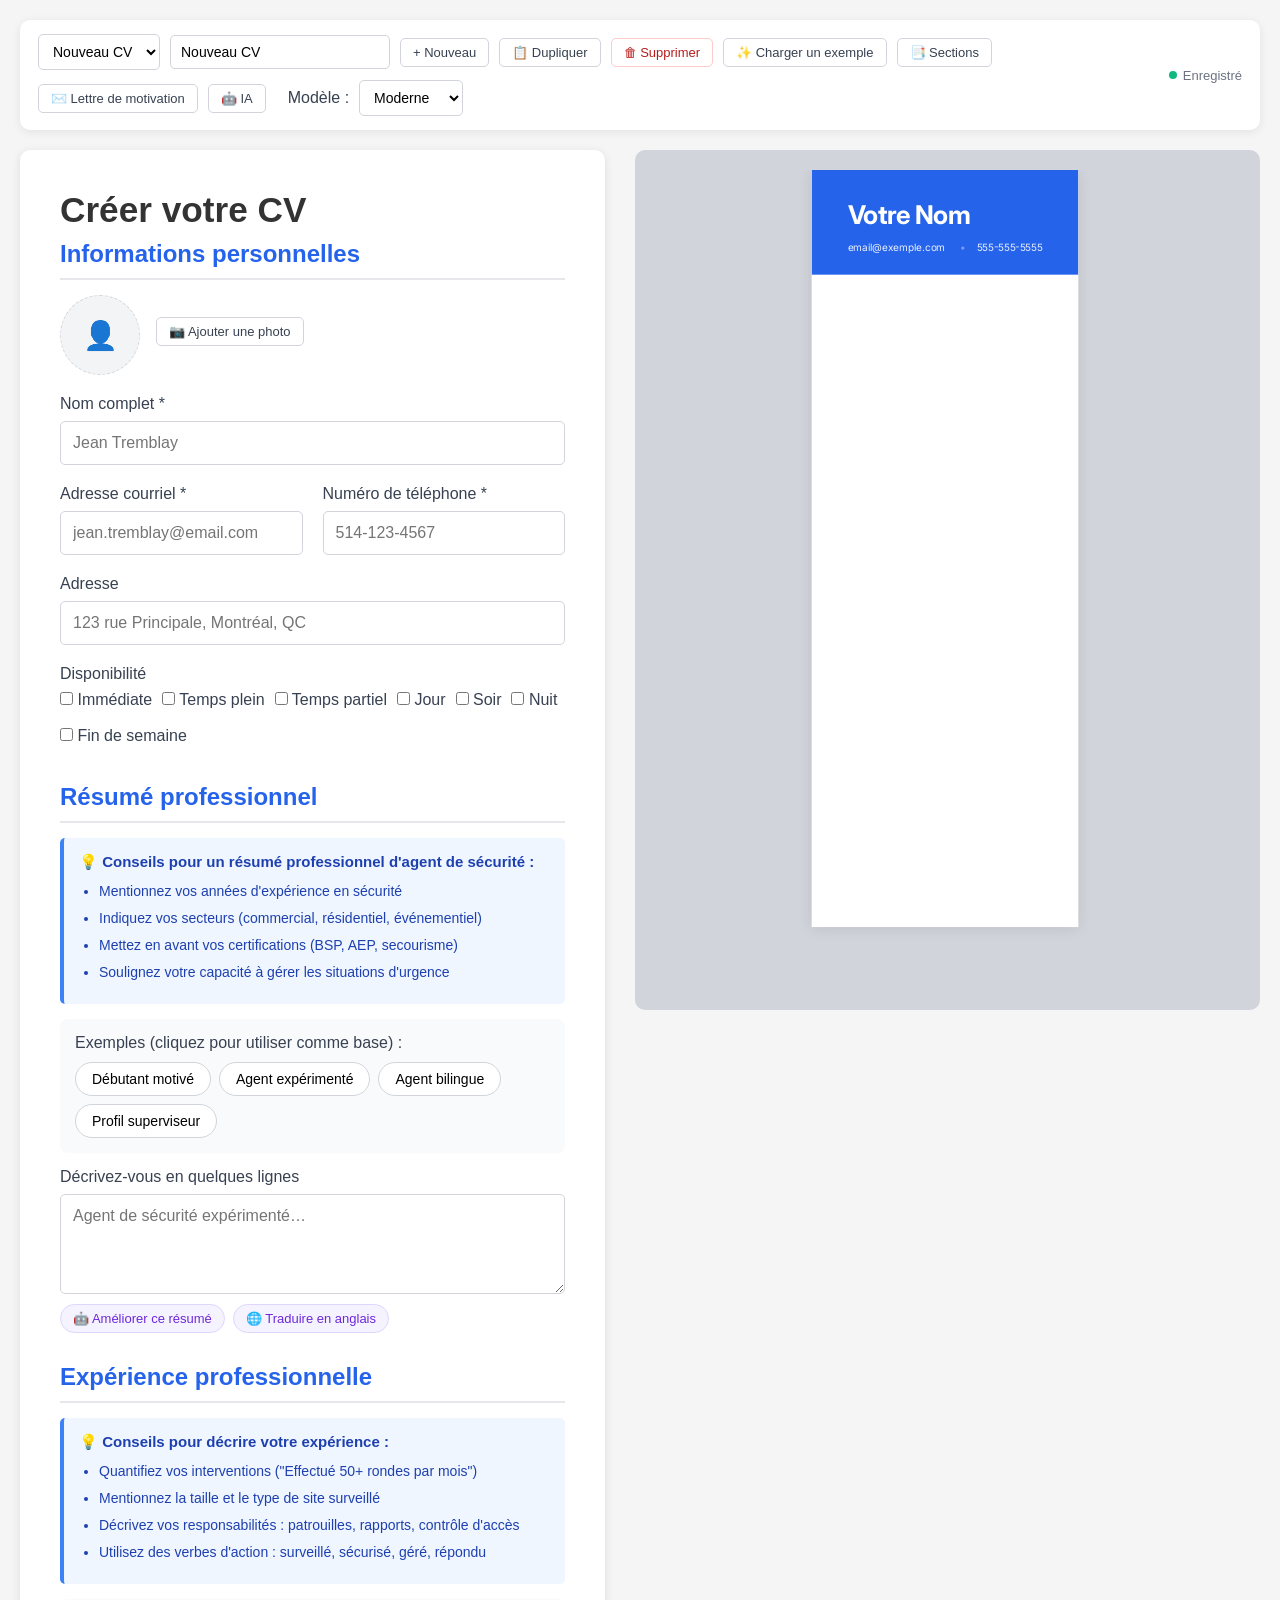
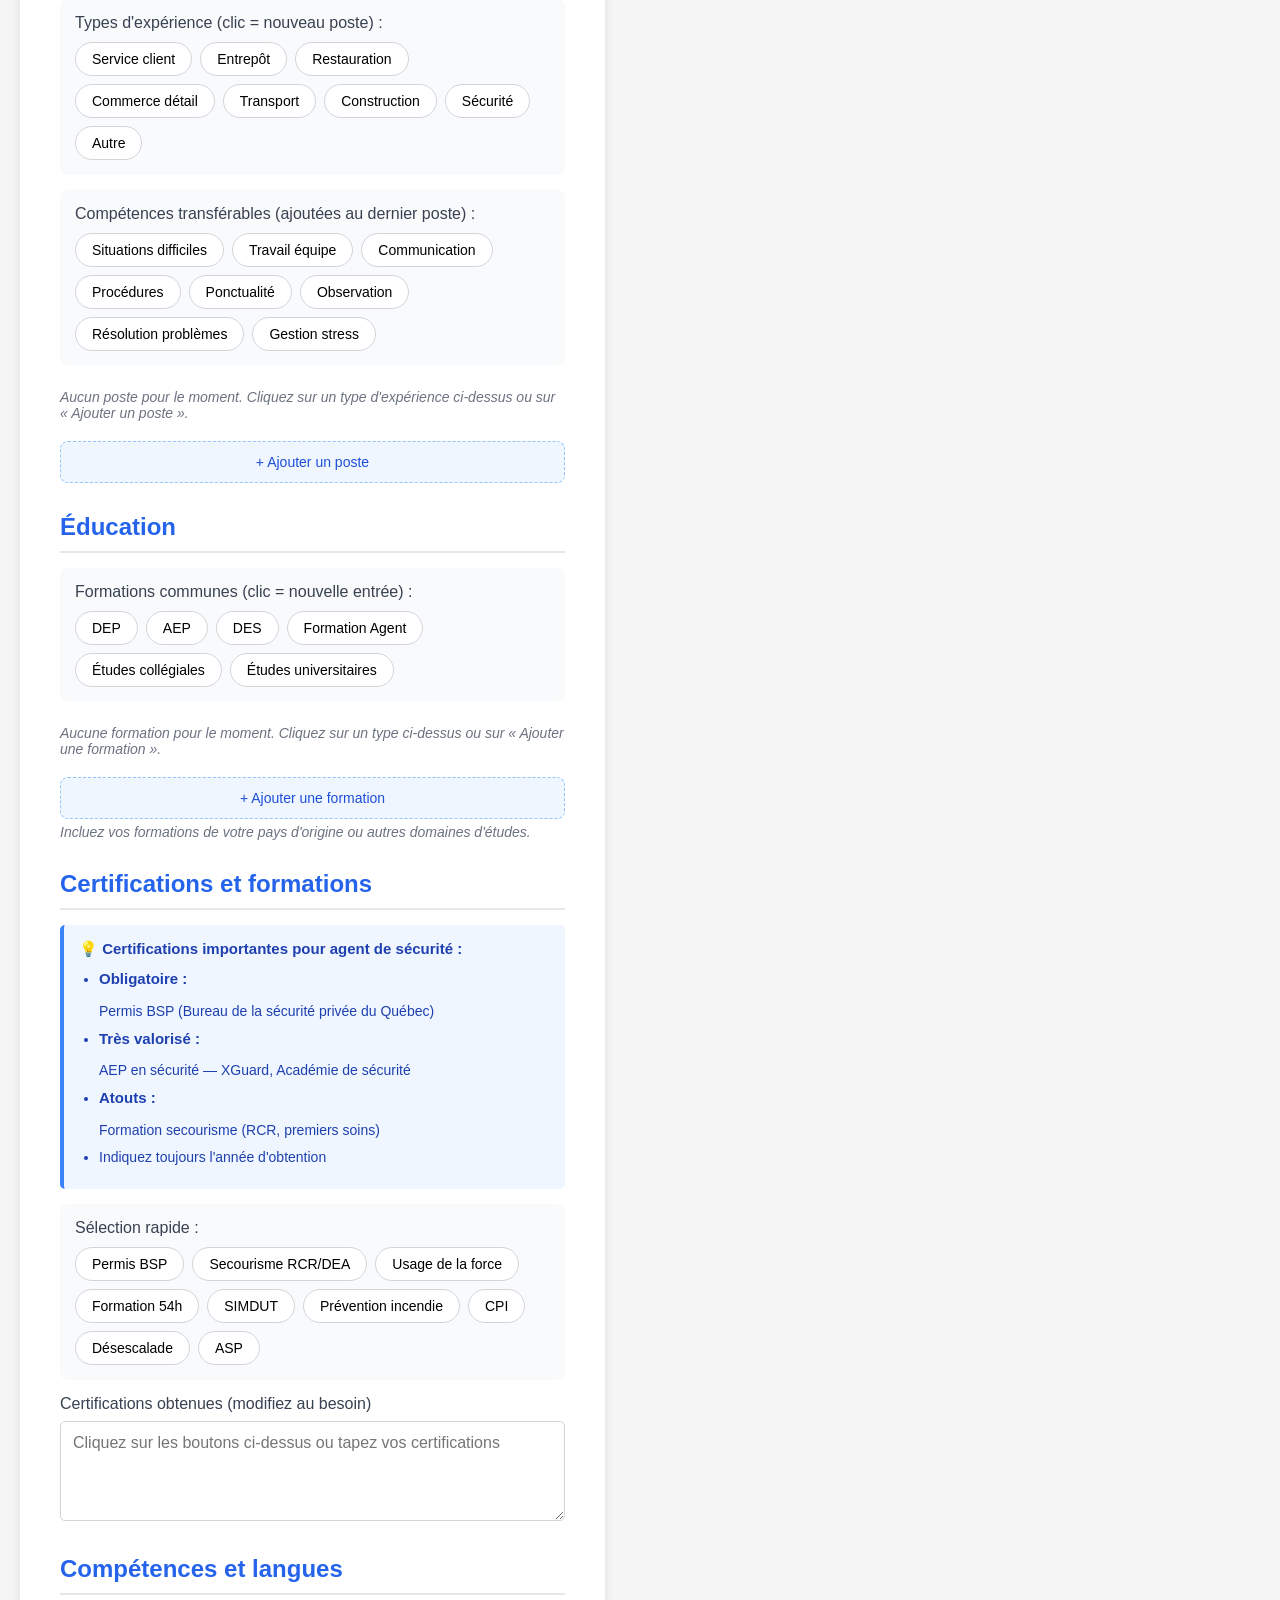
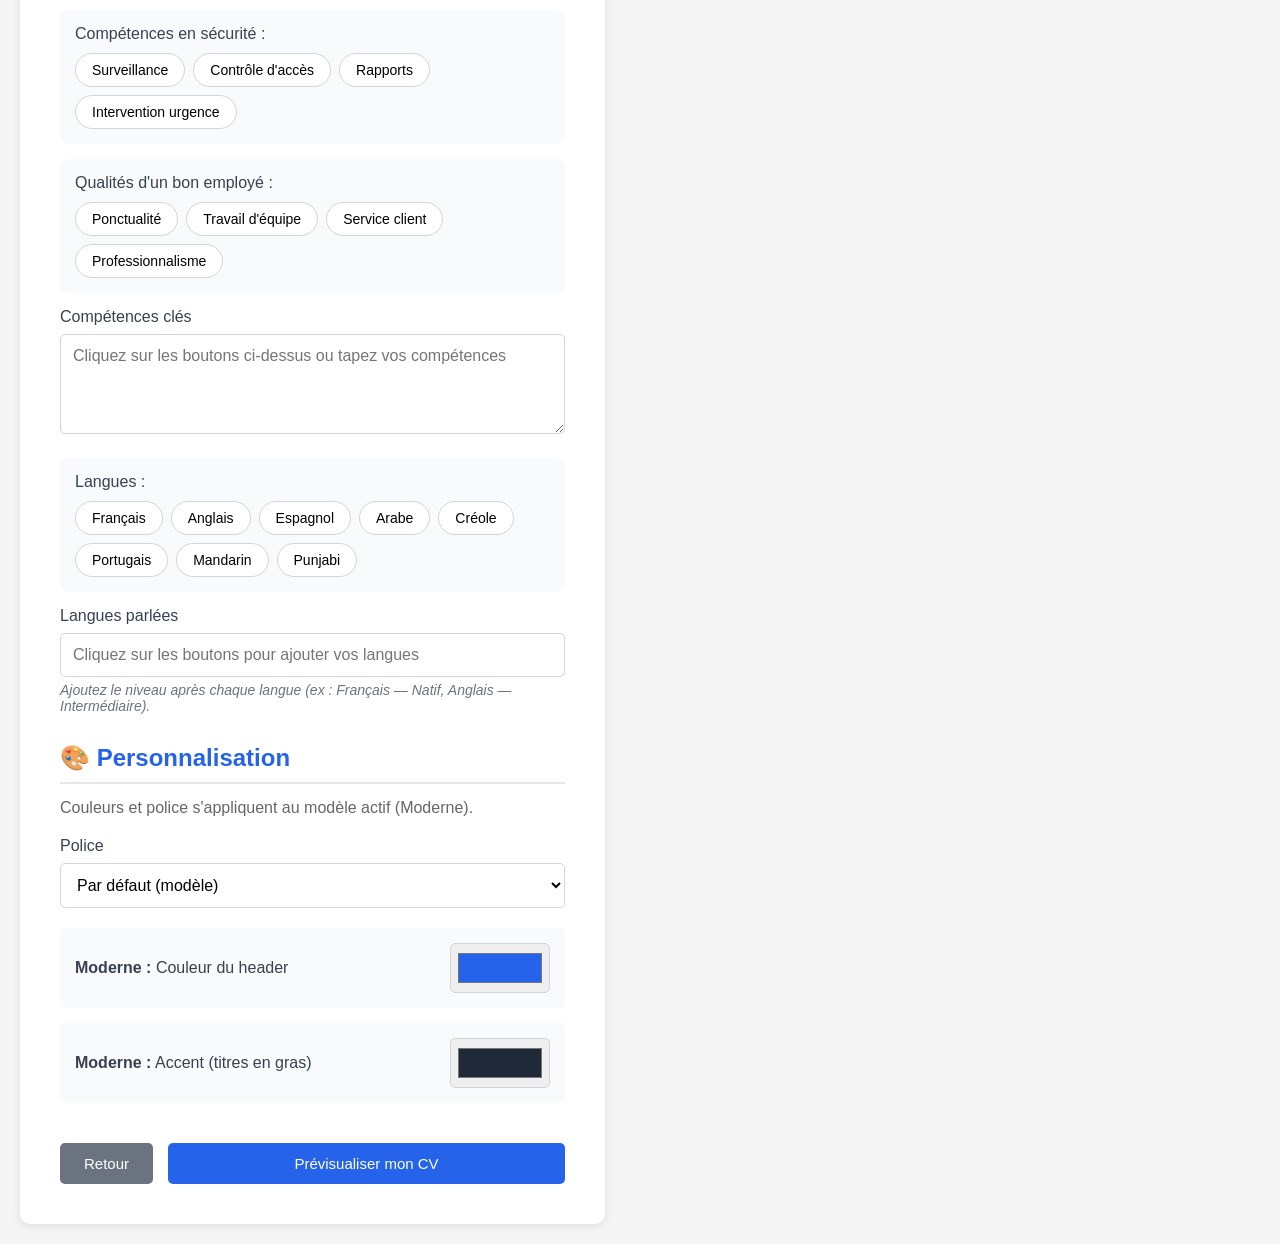
==== commit 2dcb542b: "feat(phase-3): photo, AI polish, cover letter, sections, print tuning Photo upload - Personal-info f" ====
--- a/cv-builder.html
+++ b/cv-builder.html
@@ -11,6 +11,7 @@
   <link rel="stylesheet" href="css/templates.css">
   <script src="js/storage.js"></script>
   <script src="js/cv-render.js"></script>
+  <script src="js/ai.js"></script>
   <style>
     * {
       margin: 0;
@@ -429,6 +430,158 @@
       flex: 1;
     }
 
+    /* Photo uploader */
+    .photo-row {
+      display: flex;
+      align-items: center;
+      gap: 16px;
+      margin-bottom: 20px;
+    }
+
+    .photo-preview {
+      width: 80px;
+      height: 80px;
+      border-radius: 50%;
+      background: #f3f4f6;
+      border: 1px dashed #d1d5db;
+      display: flex;
+      align-items: center;
+      justify-content: center;
+      color: #9ca3af;
+      font-size: 28px;
+      overflow: hidden;
+      flex-shrink: 0;
+    }
+
+    .photo-preview img {
+      width: 100%;
+      height: 100%;
+      object-fit: cover;
+    }
+
+    .photo-controls {
+      display: flex;
+      gap: 8px;
+      flex-wrap: wrap;
+    }
+
+    /* AI polish */
+    .polish-row {
+      display: flex;
+      gap: 8px;
+      align-items: center;
+      margin-top: 6px;
+    }
+
+    .polish-btn {
+      background: #f5f3ff;
+      color: #6d28d9;
+      border: 1px solid #ddd6fe;
+      padding: 6px 12px;
+      border-radius: 16px;
+      font-size: 13px;
+      cursor: pointer;
+      font-family: inherit;
+    }
+
+    .polish-btn:hover {
+      background: #ede9fe;
+    }
+
+    .polish-btn:disabled {
+      opacity: 0.6;
+      cursor: wait;
+    }
+
+    /* Sections panel */
+    .sections-panel {
+      display: none;
+      background: white;
+      border: 1px solid #e5e7eb;
+      border-radius: 8px;
+      padding: 16px;
+      margin: 0 auto 15px;
+      max-width: 1800px;
+    }
+
+    .sections-panel.is-open {
+      display: block;
+    }
+
+    .sections-panel h3 {
+      font-size: 15px;
+      margin-bottom: 10px;
+      color: #111827;
+    }
+
+    .section-row {
+      display: flex;
+      align-items: center;
+      gap: 10px;
+      padding: 8px 0;
+      border-bottom: 1px solid #f3f4f6;
+    }
+
+    .section-row:last-child {
+      border-bottom: none;
+    }
+
+    .section-row .label {
+      flex: 1;
+    }
+
+    /* AI settings modal */
+    .modal-backdrop {
+      display: none;
+      position: fixed;
+      inset: 0;
+      background: rgba(17, 24, 39, 0.5);
+      z-index: 9998;
+      align-items: center;
+      justify-content: center;
+    }
+
+    .modal-backdrop.is-open {
+      display: flex;
+    }
+
+    .modal {
+      background: white;
+      border-radius: 10px;
+      width: min(520px, 92vw);
+      padding: 24px;
+      box-shadow: 0 12px 40px rgba(0, 0, 0, 0.25);
+    }
+
+    .modal h3 {
+      margin-bottom: 8px;
+      color: #111827;
+    }
+
+    .modal p {
+      color: #4b5563;
+      font-size: 14px;
+      margin-bottom: 14px;
+      line-height: 1.5;
+    }
+
+    .modal-actions {
+      display: flex;
+      gap: 10px;
+      justify-content: flex-end;
+      margin-top: 16px;
+    }
+
+    .modal-warning {
+      background: #fef3c7;
+      color: #92400e;
+      border-left: 4px solid #f59e0b;
+      padding: 10px 12px;
+      border-radius: 5px;
+      font-size: 13px;
+      margin-top: 12px;
+    }
+
     .add-item-btn {
       background: #eff6ff;
       color: #1d4ed8;
@@ -561,6 +714,9 @@
       <button type="button" class="btn btn-ghost btn-sm" id="duplicateCvBtn">📋 Dupliquer</button>
       <button type="button" class="btn btn-danger btn-sm" id="deleteCvBtn">🗑 Supprimer</button>
       <button type="button" class="btn btn-ghost btn-sm" id="loadSampleBtn">✨ Charger un exemple</button>
+      <button type="button" class="btn btn-ghost btn-sm" id="sectionsBtn">📑 Sections</button>
+      <button type="button" class="btn btn-ghost btn-sm" id="coverLetterBtn">✉️ Lettre de motivation</button>
+      <button type="button" class="btn btn-ghost btn-sm" id="aiSettingsBtn">🤖 IA</button>
 
       <label for="templatePicker" style="margin-bottom: 0; margin-left: 12px;">Modèle :</label>
       <select id="templatePicker" aria-label="Modèle de CV">
@@ -573,6 +729,31 @@
     <div class="save-status" id="saveStatus" aria-live="polite"><span class="dot"></span><span id="saveStatusText">Enregistré</span></div>
   </div>
 
+  <div class="sections-panel" id="sectionsPanel" role="region" aria-label="Sections du CV">
+    <h3>Sections affichées sur le CV</h3>
+    <p style="font-size:13px;color:#6b7280;margin-bottom:10px;">Cochez pour afficher, utilisez ↑↓ pour réordonner.</p>
+    <div id="sectionsList"></div>
+  </div>
+
+  <div class="modal-backdrop" id="aiModal" role="dialog" aria-modal="true" aria-labelledby="aiModalTitle">
+    <div class="modal">
+      <h3 id="aiModalTitle">Assistant d'écriture (IA)</h3>
+      <p>Collez votre clé API Anthropic pour activer les boutons « Améliorer » à côté du résumé et des responsabilités. Vous obtenez une clé sur <strong>console.anthropic.com</strong>.</p>
+      <div class="form-group">
+        <label for="aiKey">Clé API Anthropic</label>
+        <input type="text" id="aiKey" placeholder="sk-ant-…" autocomplete="off" />
+      </div>
+      <div class="modal-warning">
+        ⚠️ Votre clé reste dans ce navigateur (localStorage). Pour un usage en production, placez plutôt un petit proxy serveur entre le navigateur et l'API.
+      </div>
+      <div class="modal-actions">
+        <button type="button" class="btn btn-ghost btn-sm" id="aiClearBtn">Supprimer la clé</button>
+        <button type="button" class="btn btn-secondary btn-sm" id="aiCancelBtn">Fermer</button>
+        <button type="button" class="btn btn-primary btn-sm" id="aiSaveBtn">Enregistrer</button>
+      </div>
+    </div>
+  </div>
+
   <div class="pane-tabs" role="tablist">
     <button type="button" id="tabForm" class="active" role="tab">Formulaire</button>
     <button type="button" id="tabPreview" role="tab">Aperçu</button>
@@ -587,6 +768,15 @@
           <!-- Informations personnelles -->
           <div class="form-section">
             <h2>Informations personnelles</h2>
+
+            <div class="photo-row">
+              <div class="photo-preview" id="photoPreview" aria-label="Aperçu de la photo"><span>👤</span></div>
+              <div class="photo-controls">
+                <label for="photoInput" class="btn btn-ghost btn-sm" style="cursor:pointer;">📷 Ajouter une photo</label>
+                <input type="file" id="photoInput" accept="image/*" style="display:none;" />
+                <button type="button" class="btn btn-danger btn-sm" id="photoRemoveBtn" style="display:none;">Retirer</button>
+              </div>
+            </div>
 
             <div class="form-group">
               <label for="nom">Nom complet *</label>
@@ -651,6 +841,11 @@
             <div class="form-group">
               <label for="resume">Décrivez-vous en quelques lignes</label>
               <textarea id="resume" name="resume" placeholder="Agent de sécurité expérimenté…"></textarea>
+              <div class="polish-row">
+                <button type="button" class="polish-btn" id="polishResumeBtn">🤖 Améliorer ce résumé</button>
+                <button type="button" class="polish-btn" id="translateResumeBtn">🌐 Traduire en anglais</button>
+                <span id="resumePolishStatus" style="font-size:13px;color:#6b7280;"></span>
+              </div>
             </div>
           </div>
 
@@ -810,26 +1005,50 @@
             </div>
           </div>
 
-          <!-- Personnalisation des couleurs -->
+          <!-- Personnalisation -->
           <div class="form-section">
             <h2>🎨 Personnalisation</h2>
-            <p style="color:#666;margin-bottom:20px;">La couleur s'applique au modèle actif (<span id="activeTemplateLabel">Moderne</span>).</p>
+            <p style="color:#666;margin-bottom:20px;">Couleurs et police s'appliquent au modèle actif (<span id="activeTemplateLabel">Moderne</span>).</p>
+
+            <div class="form-group">
+              <label for="font">Police</label>
+              <select id="font" name="font"></select>
+            </div>
 
             <div class="color-picker-group" data-color-template="moderne">
               <label for="colorModerne"><strong>Moderne :</strong> Couleur du header</label>
               <input type="color" id="colorModerne" name="colorModerne" value="#2563eb" />
             </div>
+            <div class="color-picker-group" data-color-template="moderne">
+              <label for="accentModerne"><strong>Moderne :</strong> Accent (titres en gras)</label>
+              <input type="color" id="accentModerne" name="accentModerne" value="#1f2937" />
+            </div>
+
             <div class="color-picker-group" data-color-template="classique">
               <label for="colorClassique"><strong>Classique :</strong> Couleur de la sidebar</label>
               <input type="color" id="colorClassique" name="colorClassique" value="#f3f4f6" />
             </div>
+            <div class="color-picker-group" data-color-template="classique">
+              <label for="accentClassique"><strong>Classique :</strong> Accent (titre, sections)</label>
+              <input type="color" id="accentClassique" name="accentClassique" value="#1f2937" />
+            </div>
+
             <div class="color-picker-group" data-color-template="securite">
               <label for="colorSecurite"><strong>Sécurité :</strong> Couleur de la sidebar</label>
               <input type="color" id="colorSecurite" name="colorSecurite" value="#1e3a8a" />
             </div>
+            <div class="color-picker-group" data-color-template="securite">
+              <label for="accentSecurite"><strong>Sécurité :</strong> Accent</label>
+              <input type="color" id="accentSecurite" name="accentSecurite" value="#facc15" />
+            </div>
+
             <div class="color-picker-group" data-color-template="minimal">
               <label for="colorMinimal"><strong>Minimal :</strong> Couleur d'accent</label>
               <input type="color" id="colorMinimal" name="colorMinimal" value="#333333" />
+            </div>
+            <div class="color-picker-group" data-color-template="minimal">
+              <label for="accentMinimal"><strong>Minimal :</strong> Couleur secondaire (contact)</label>
+              <input type="color" id="accentMinimal" name="accentMinimal" value="#6b7280" />
             </div>
           </div>
 
@@ -882,13 +1101,12 @@
         backBtn: document.getElementById('backBtn'),
       };
 
-      const FIELD_IDS = ['nom', 'email', 'telephone', 'adresse', 'resume', 'certifications', 'competences', 'langues', 'colorModerne', 'colorClassique', 'colorSecurite', 'colorMinimal'];
+      const FIELD_IDS = ['nom', 'email', 'telephone', 'adresse', 'resume', 'certifications', 'competences', 'langues', 'colorModerne', 'colorClassique', 'colorSecurite', 'colorMinimal', 'accentModerne', 'accentClassique', 'accentSecurite', 'accentMinimal', 'font'];
+
+      const NEW_EL_IDS = ['photoInput', 'photoPreview', 'photoRemoveBtn', 'sectionsBtn', 'sectionsPanel', 'sectionsList', 'coverLetterBtn', 'aiSettingsBtn', 'aiModal', 'aiKey', 'aiSaveBtn', 'aiCancelBtn', 'aiClearBtn', 'polishResumeBtn', 'translateResumeBtn', 'resumePolishStatus'];
 
       // -- Boot --------------------------------------------------------------
       function boot() {
-        // CVStore.loadList() runs the legacy → multi-CV migration the first time
-        // it is called; do that before honouring any "selectedTemplate" hint
-        // dropped by cv-selector.html.
         const list = CVStore.loadList();
         const pendingTemplate = localStorage.getItem('selectedTemplate');
         if (pendingTemplate) {
@@ -901,17 +1119,28 @@
         }
         active = CVStore.getActive().cv;
 
+        populateFontPicker();
         renderPickerOptions();
         bindFormFields();
         bindOptionButtons();
         bindSessionBar();
         bindCardLists();
         bindTabs();
+        bindPhoto();
+        bindSectionsPanel();
+        bindAIModal();
+        bindAIButtons();
         loadActiveIntoForm();
         updatePreview();
 
         window.addEventListener('resize', scalePreview);
         scalePreview();
+      }
+
+      function populateFontPicker() {
+        const sel = document.getElementById('font');
+        if (!sel) return;
+        sel.innerHTML = (CVStore.FONT_CHOICES || []).map((f) => `<option value="${f.value}">${escapeHTML(f.label)}</option>`).join('');
       }
 
       // -- CV picker / session bar ------------------------------------------
@@ -987,6 +1216,12 @@
 
         els.backBtn.addEventListener('click', () => {
           window.location.href = 'cv-selector.html';
+        });
+
+        const coverBtn = document.getElementById('coverLetterBtn');
+        if (coverBtn) coverBtn.addEventListener('click', () => {
+          flushSave();
+          window.location.href = 'cv-cover-letter.html';
         });
       }
 
@@ -1042,8 +1277,230 @@
         els.templatePicker.value = active.template;
         els.activeTemplateLabel.textContent = CVStore.TEMPLATE_LABELS[active.template] || active.template;
         updateColorPickerVisibility();
+        renderPhotoPreview();
+        renderSectionsList();
         renderExpCards();
         renderEduCards();
+      }
+
+      // -- Photo upload -----------------------------------------------------
+      function bindPhoto() {
+        const input = document.getElementById('photoInput');
+        const removeBtn = document.getElementById('photoRemoveBtn');
+        if (!input) return;
+        input.addEventListener('change', (e) => {
+          const file = e.target.files && e.target.files[0];
+          if (!file) return;
+          resizeImageToBase64(file, 300, 300).then((dataUrl) => {
+            active.data.photo = dataUrl;
+            renderPhotoPreview();
+            scheduleSave();
+            updatePreview();
+          }).catch((err) => {
+            console.error(err);
+            alert("Impossible de charger cette image.");
+          });
+          input.value = '';
+        });
+        if (removeBtn) {
+          removeBtn.addEventListener('click', () => {
+            active.data.photo = '';
+            renderPhotoPreview();
+            scheduleSave();
+            updatePreview();
+          });
+        }
+      }
+
+      function renderPhotoPreview() {
+        const preview = document.getElementById('photoPreview');
+        const remove = document.getElementById('photoRemoveBtn');
+        if (!preview) return;
+        if (active.data.photo) {
+          preview.innerHTML = `<img src="${active.data.photo}" alt="Photo" />`;
+          if (remove) remove.style.display = '';
+        } else {
+          preview.innerHTML = '<span>👤</span>';
+          if (remove) remove.style.display = 'none';
+        }
+      }
+
+      function resizeImageToBase64(file, targetW, targetH) {
+        return new Promise((resolve, reject) => {
+          const reader = new FileReader();
+          reader.onload = () => {
+            const img = new Image();
+            img.onload = () => {
+              const canvas = document.createElement('canvas');
+              canvas.width = targetW;
+              canvas.height = targetH;
+              const ctx = canvas.getContext('2d');
+              const srcRatio = img.width / img.height;
+              const dstRatio = targetW / targetH;
+              let sx = 0, sy = 0, sw = img.width, sh = img.height;
+              if (srcRatio > dstRatio) {
+                // source is wider — crop sides
+                sw = img.height * dstRatio;
+                sx = (img.width - sw) / 2;
+              } else {
+                // source is taller — crop top/bottom
+                sh = img.width / dstRatio;
+                sy = (img.height - sh) / 2;
+              }
+              ctx.drawImage(img, sx, sy, sw, sh, 0, 0, targetW, targetH);
+              resolve(canvas.toDataURL('image/jpeg', 0.85));
+            };
+            img.onerror = reject;
+            img.src = reader.result;
+          };
+          reader.onerror = reject;
+          reader.readAsDataURL(file);
+        });
+      }
+
+      // -- Sections panel ---------------------------------------------------
+      function bindSectionsPanel() {
+        const btn = document.getElementById('sectionsBtn');
+        const panel = document.getElementById('sectionsPanel');
+        if (!btn || !panel) return;
+        btn.addEventListener('click', () => panel.classList.toggle('is-open'));
+      }
+
+      function renderSectionsList() {
+        const root = document.getElementById('sectionsList');
+        if (!root) return;
+        const sections = active.data.sections || [];
+        root.innerHTML = sections
+          .map((s, i) => {
+            const label = CVStore.SECTION_LABELS[s.id] || s.id;
+            return `
+              <div class="section-row" data-id="${s.id}">
+                <label class="label"><input type="checkbox" data-section-toggle="${s.id}" ${s.visible !== false ? 'checked' : ''}/> ${escapeHTML(label)}</label>
+                <button type="button" class="btn btn-ghost btn-sm" data-section-up="${s.id}" ${i === 0 ? 'disabled' : ''}>↑</button>
+                <button type="button" class="btn btn-ghost btn-sm" data-section-down="${s.id}" ${i === sections.length - 1 ? 'disabled' : ''}>↓</button>
+              </div>
+            `;
+          })
+          .join('');
+        root.querySelectorAll('[data-section-toggle]').forEach((cb) => {
+          cb.addEventListener('change', () => {
+            const id = cb.dataset.sectionToggle;
+            const item = active.data.sections.find((s) => s.id === id);
+            if (item) item.visible = cb.checked;
+            scheduleSave();
+            updatePreview();
+            renderSectionsList();
+          });
+        });
+        root.querySelectorAll('[data-section-up]').forEach((b) => b.addEventListener('click', () => moveSection(b.dataset.sectionUp, -1)));
+        root.querySelectorAll('[data-section-down]').forEach((b) => b.addEventListener('click', () => moveSection(b.dataset.sectionDown, 1)));
+      }
+
+      function moveSection(id, dir) {
+        const arr = active.data.sections;
+        const i = arr.findIndex((s) => s.id === id);
+        const j = i + dir;
+        if (i < 0 || j < 0 || j >= arr.length) return;
+        const tmp = arr[i];
+        arr[i] = arr[j];
+        arr[j] = tmp;
+        scheduleSave();
+        updatePreview();
+        renderSectionsList();
+      }
+
+      // -- AI settings modal ------------------------------------------------
+      function bindAIModal() {
+        const btn = document.getElementById('aiSettingsBtn');
+        const modal = document.getElementById('aiModal');
+        const keyInp = document.getElementById('aiKey');
+        const saveBtn = document.getElementById('aiSaveBtn');
+        const cancelBtn = document.getElementById('aiCancelBtn');
+        const clearBtn = document.getElementById('aiClearBtn');
+        if (!btn || !modal) return;
+        function open() {
+          keyInp.value = CVStore.getApiKey() || '';
+          modal.classList.add('is-open');
+        }
+        function close() { modal.classList.remove('is-open'); }
+        btn.addEventListener('click', open);
+        cancelBtn.addEventListener('click', close);
+        saveBtn.addEventListener('click', () => {
+          CVStore.setApiKey((keyInp.value || '').trim());
+          close();
+        });
+        clearBtn.addEventListener('click', () => {
+          CVStore.setApiKey('');
+          keyInp.value = '';
+        });
+        modal.addEventListener('click', (e) => {
+          if (e.target === modal) close();
+        });
+      }
+
+      // -- AI polish buttons ------------------------------------------------
+      function bindAIButtons() {
+        const polishBtn = document.getElementById('polishResumeBtn');
+        const translateBtn = document.getElementById('translateResumeBtn');
+        const status = document.getElementById('resumePolishStatus');
+        if (polishBtn) polishBtn.addEventListener('click', () => runResumeAction(window.AI.improveResume, polishBtn, status, 'Améliorer ce résumé'));
+        if (translateBtn) translateBtn.addEventListener('click', () => runResumeAction(window.AI.translateToEnglish, translateBtn, status, 'Traduire en anglais'));
+      }
+
+      async function runResumeAction(fn, btn, status, label) {
+        const textarea = document.getElementById('resume');
+        const text = (textarea.value || '').trim();
+        if (!text) {
+          status.textContent = 'Écrivez d\'abord un résumé.';
+          setTimeout(() => (status.textContent = ''), 3000);
+          return;
+        }
+        if (!CVStore.getApiKey()) {
+          if (confirm('Aucune clé API n\'est configurée. Ouvrir les réglages IA ?')) {
+            document.getElementById('aiSettingsBtn').click();
+          }
+          return;
+        }
+        const prev = btn.textContent;
+        btn.disabled = true;
+        btn.textContent = '… en cours';
+        status.textContent = '';
+        try {
+          const improved = await fn(text);
+          textarea.value = improved;
+          active.data.resume = improved;
+          scheduleSave();
+          updatePreview();
+          status.textContent = '✓ Mis à jour';
+          setTimeout(() => (status.textContent = ''), 3000);
+        } catch (err) {
+          console.error(err);
+          status.textContent = 'Erreur : ' + (err.message || 'inconnue');
+        } finally {
+          btn.disabled = false;
+          btn.textContent = prev;
+        }
+      }
+
+      async function polishBullet(expId, idx) {
+        const item = (active.data.experiences || []).find((e) => e.id === expId);
+        if (!item || !item.bullets || !item.bullets[idx]) return;
+        if (!CVStore.getApiKey()) {
+          if (confirm('Aucune clé API n\'est configurée. Ouvrir les réglages IA ?')) {
+            document.getElementById('aiSettingsBtn').click();
+          }
+          return;
+        }
+        const original = item.bullets[idx];
+        try {
+          const improved = await window.AI.improveBullet(original);
+          item.bullets[idx] = improved;
+          scheduleSave();
+          renderExpCards();
+          updatePreview();
+        } catch (err) {
+          alert('Erreur IA : ' + (err.message || 'inconnue'));
+        }
       }
 
       // -- Quick option buttons ---------------------------------------------
@@ -1176,7 +1633,7 @@
       function expCardHTML(item) {
         const head = [item.type, item.employer].filter(Boolean).map(escapeHTML).join(' — ') || 'Nouveau poste';
         const sub = item.period ? escapeHTML(item.period) : '';
-        const bulletsHTML = (item.bullets || []).map((b, i) => `<li>${escapeHTML(b)} <button type="button" class="btn btn-danger btn-sm" data-bullet-del data-id="${item.id}" data-idx="${i}" aria-label="Supprimer">×</button></li>`).join('');
+        const bulletsHTML = (item.bullets || []).map((b, i) => `<li>${escapeHTML(b)} <button type="button" class="polish-btn" data-bullet-polish data-id="${item.id}" data-idx="${i}" aria-label="Améliorer">✨</button> <button type="button" class="btn btn-danger btn-sm" data-bullet-del data-id="${item.id}" data-idx="${i}" aria-label="Supprimer">×</button></li>`).join('');
 
         if (item._editing) {
           return `
@@ -1228,6 +1685,9 @@
           scheduleSave();
           renderExpCards();
           updatePreview();
+        }));
+        els.expList.querySelectorAll('[data-bullet-polish]').forEach((b) => b.addEventListener('click', () => {
+          polishBullet(b.dataset.id, parseInt(b.dataset.idx, 10));
         }));
         els.expList.querySelectorAll('[data-bullet-add]').forEach((b) => b.addEventListener('click', () => {
           const card = b.closest('.item-card');
--- a/css/templates.css
+++ b/css/templates.css
@@ -40,6 +40,85 @@
 .edu-item {
     margin-bottom: 6px;
     line-height: 1.5;
+}
+
+/* CV photo — generic + per-template positioning */
+.cv-photo-wrap {
+    display: flex;
+    justify-content: center;
+}
+
+.cv-photo {
+    display: block;
+    object-fit: cover;
+    border-radius: 50%;
+    background: #f3f4f6;
+}
+
+.template-moderne .header {
+    display: flex;
+    align-items: center;
+    gap: 24px;
+}
+
+.template-moderne .header-text {
+    flex: 1;
+    min-width: 0;
+}
+
+.template-moderne .moderne-photo .cv-photo {
+    width: 90px;
+    height: 90px;
+    border: 3px solid rgba(255, 255, 255, 0.6);
+}
+
+.template-classique .sidebar-photo {
+    margin-bottom: 14px;
+}
+
+.template-classique .sidebar-photo .cv-photo {
+    width: 110px;
+    height: 110px;
+    border: 2px solid #fff;
+    box-shadow: 0 1px 4px rgba(0, 0, 0, 0.15);
+}
+
+.template-securite .securite-photo {
+    margin: 0 auto 12px;
+}
+
+.template-securite .securite-photo .cv-photo {
+    width: 90px;
+    height: 90px;
+    border: 3px solid rgba(255, 255, 255, 0.45);
+}
+
+.template-minimal .minimal-head {
+    display: flex;
+    align-items: center;
+    gap: 20px;
+    margin-bottom: 20px;
+}
+
+.template-minimal .minimal-head-text {
+    flex: 1;
+    min-width: 0;
+}
+
+.template-minimal .minimal-photo .cv-photo {
+    width: 80px;
+    height: 80px;
+}
+
+.template-minimal h1 {
+    text-align: left;
+}
+
+.template-minimal .contact-line {
+    text-align: left;
+    border-bottom: none;
+    padding-bottom: 0;
+    margin-bottom: 0;
 }
 
 /* Styles pour tous les templates */
@@ -456,3 +535,48 @@
     /* Optimisé - Lisible */
 }
 
+/* Print refinements — applied to all templates */
+@media print {
+    .cv-container {
+        box-shadow: none !important;
+        height: auto !important;
+        max-height: none !important;
+    }
+
+    .template-moderne,
+    .template-classique,
+    .template-minimal,
+    .template-securite {
+        height: auto !important;
+    }
+
+    .template-moderne .content,
+    .template-classique .main,
+    .template-minimal,
+    .template-securite .main {
+        overflow: visible !important;
+    }
+
+    /* Keep structured items together where possible */
+    .exp-item,
+    .edu-item,
+    .section {
+        page-break-inside: avoid;
+        break-inside: avoid;
+    }
+
+    /* Avoid headings stranded at the bottom of a page */
+    .section h2 {
+        page-break-after: avoid;
+        break-after: avoid;
+    }
+
+    /* Tighter typography for print so more content fits */
+    .template-moderne .content,
+    .template-classique .main,
+    .template-minimal,
+    .template-securite .main {
+        line-height: 1.45;
+    }
+}
+
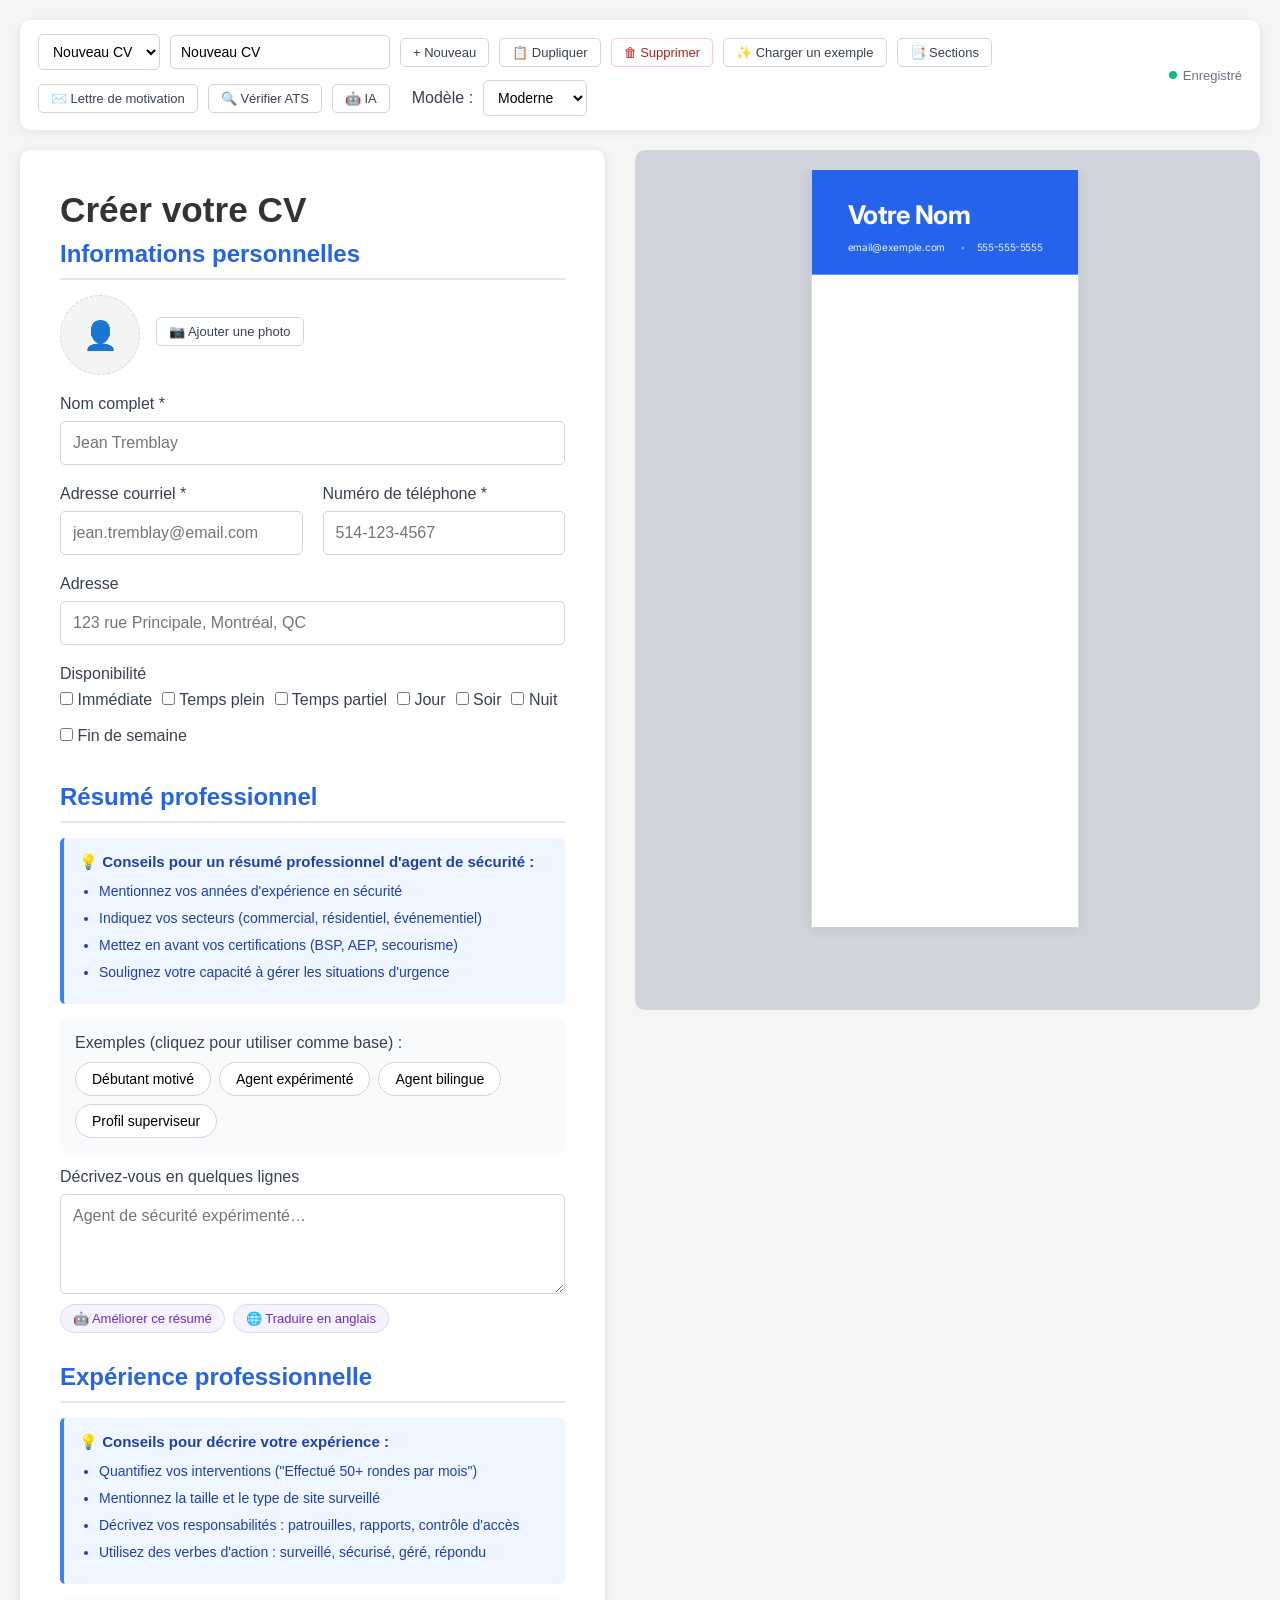
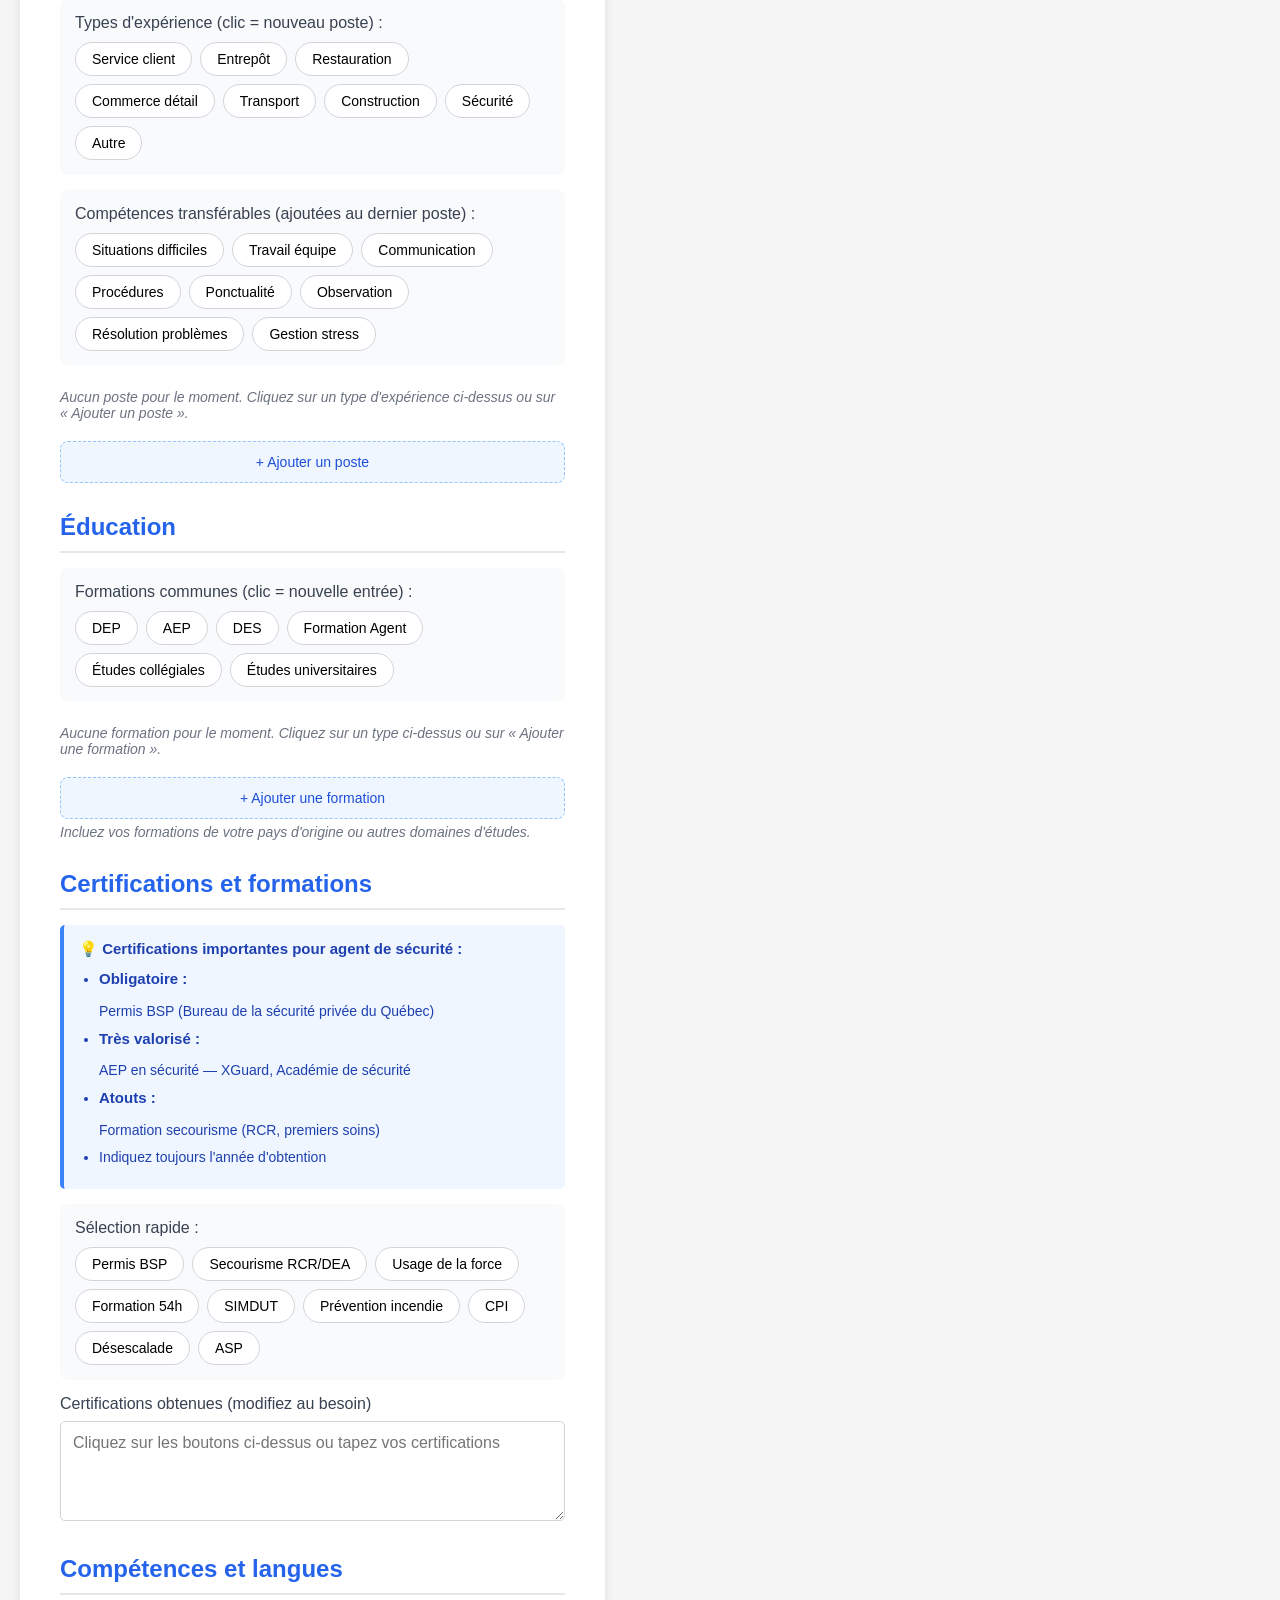
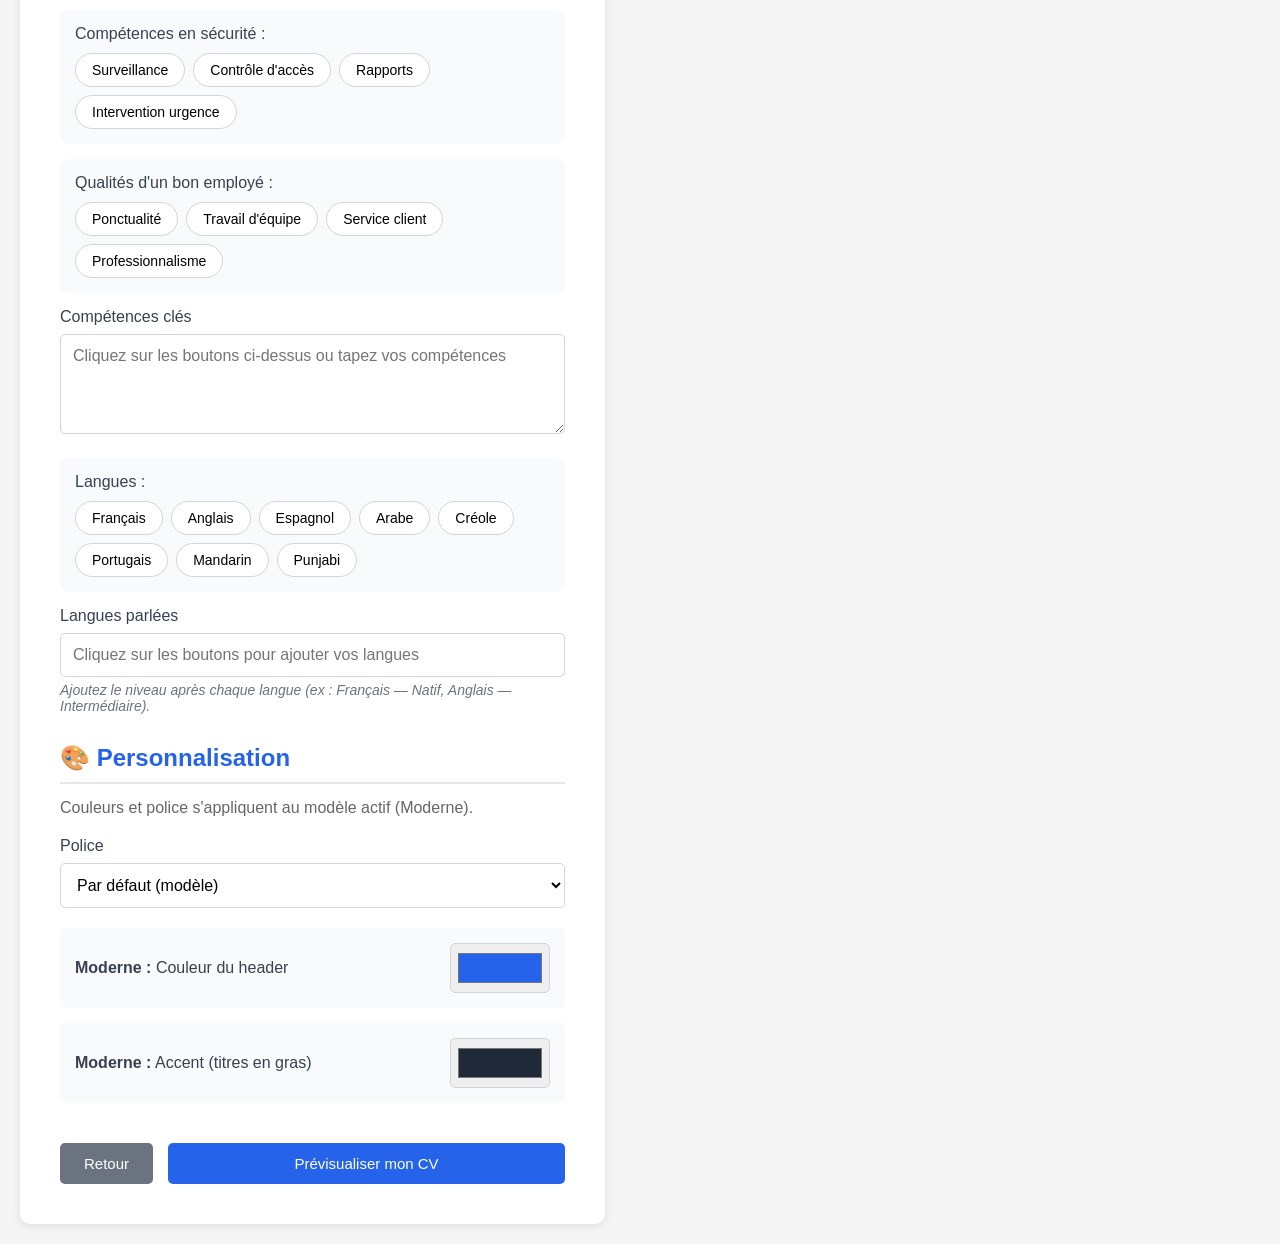
==== commit de2a9536: "feat(phase-4): PWA + offline, DOCX export, ATS keyword check PWA / offline - manifest.json, icon.svg" ====
--- a/cv-builder.html
+++ b/cv-builder.html
@@ -5,6 +5,9 @@
   <meta charset="UTF-8" />
   <meta name="viewport" content="width=device-width, initial-scale=1.0" />
   <title>Créer votre CV</title>
+  <link rel="manifest" href="manifest.json">
+  <link rel="icon" href="icon.svg" type="image/svg+xml">
+  <meta name="theme-color" content="#2563eb">
   <link rel="preconnect" href="https://fonts.googleapis.com">
   <link rel="preconnect" href="https://fonts.gstatic.com" crossorigin>
   <link href="https://fonts.googleapis.com/css2?family=Inter:wght@300;400;500;600;700&display=swap" rel="stylesheet">
@@ -716,6 +719,7 @@
       <button type="button" class="btn btn-ghost btn-sm" id="loadSampleBtn">✨ Charger un exemple</button>
       <button type="button" class="btn btn-ghost btn-sm" id="sectionsBtn">📑 Sections</button>
       <button type="button" class="btn btn-ghost btn-sm" id="coverLetterBtn">✉️ Lettre de motivation</button>
+      <button type="button" class="btn btn-ghost btn-sm" id="atsCheckBtn">🔍 Vérifier ATS</button>
       <button type="button" class="btn btn-ghost btn-sm" id="aiSettingsBtn">🤖 IA</button>
 
       <label for="templatePicker" style="margin-bottom: 0; margin-left: 12px;">Modèle :</label>
@@ -1070,6 +1074,8 @@
   </div>
 
   <script>
+    if ('serviceWorker' in navigator) navigator.serviceWorker.register('service-worker.js').catch(() => {});
+
     (function () {
       // -- State -------------------------------------------------------------
       let active; // active CV from CVStore
@@ -1222,6 +1228,12 @@
         if (coverBtn) coverBtn.addEventListener('click', () => {
           flushSave();
           window.location.href = 'cv-cover-letter.html';
+        });
+
+        const atsBtn = document.getElementById('atsCheckBtn');
+        if (atsBtn) atsBtn.addEventListener('click', () => {
+          flushSave();
+          window.location.href = 'cv-ats-check.html';
         });
       }
 
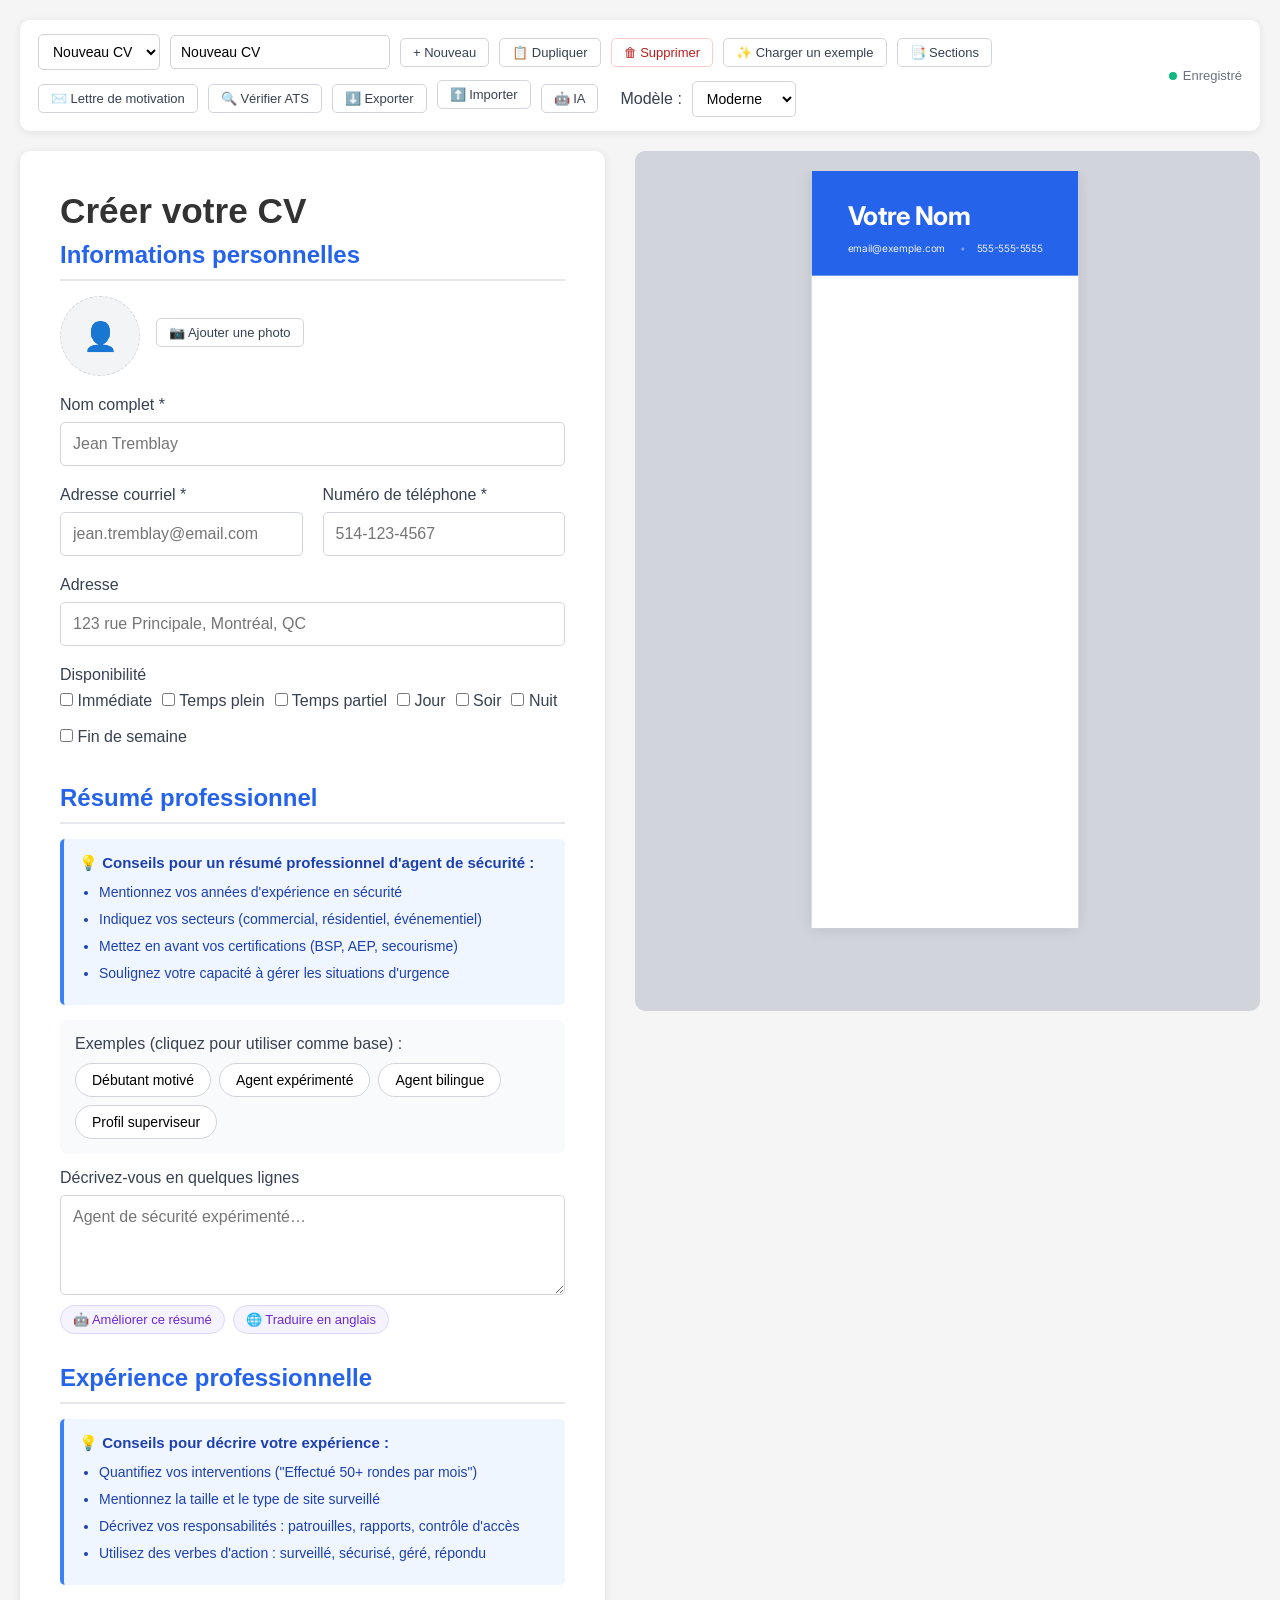
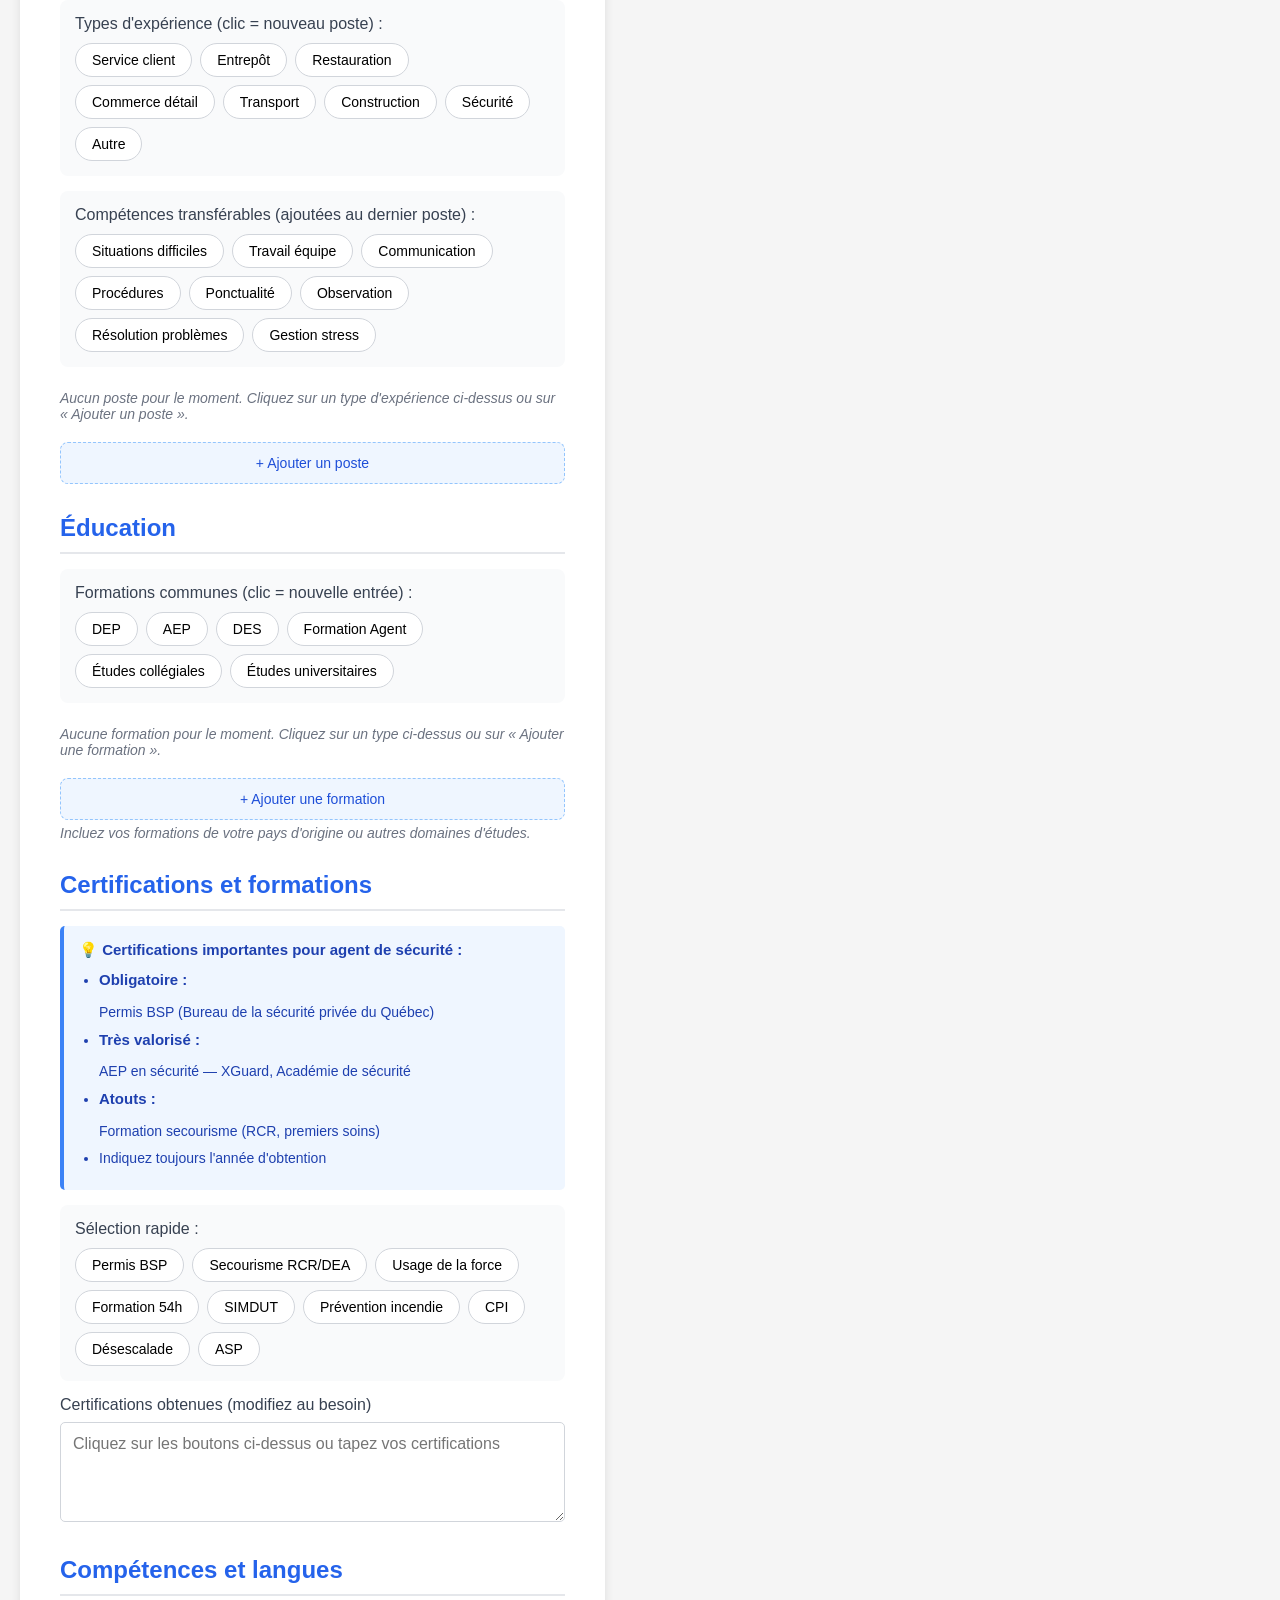
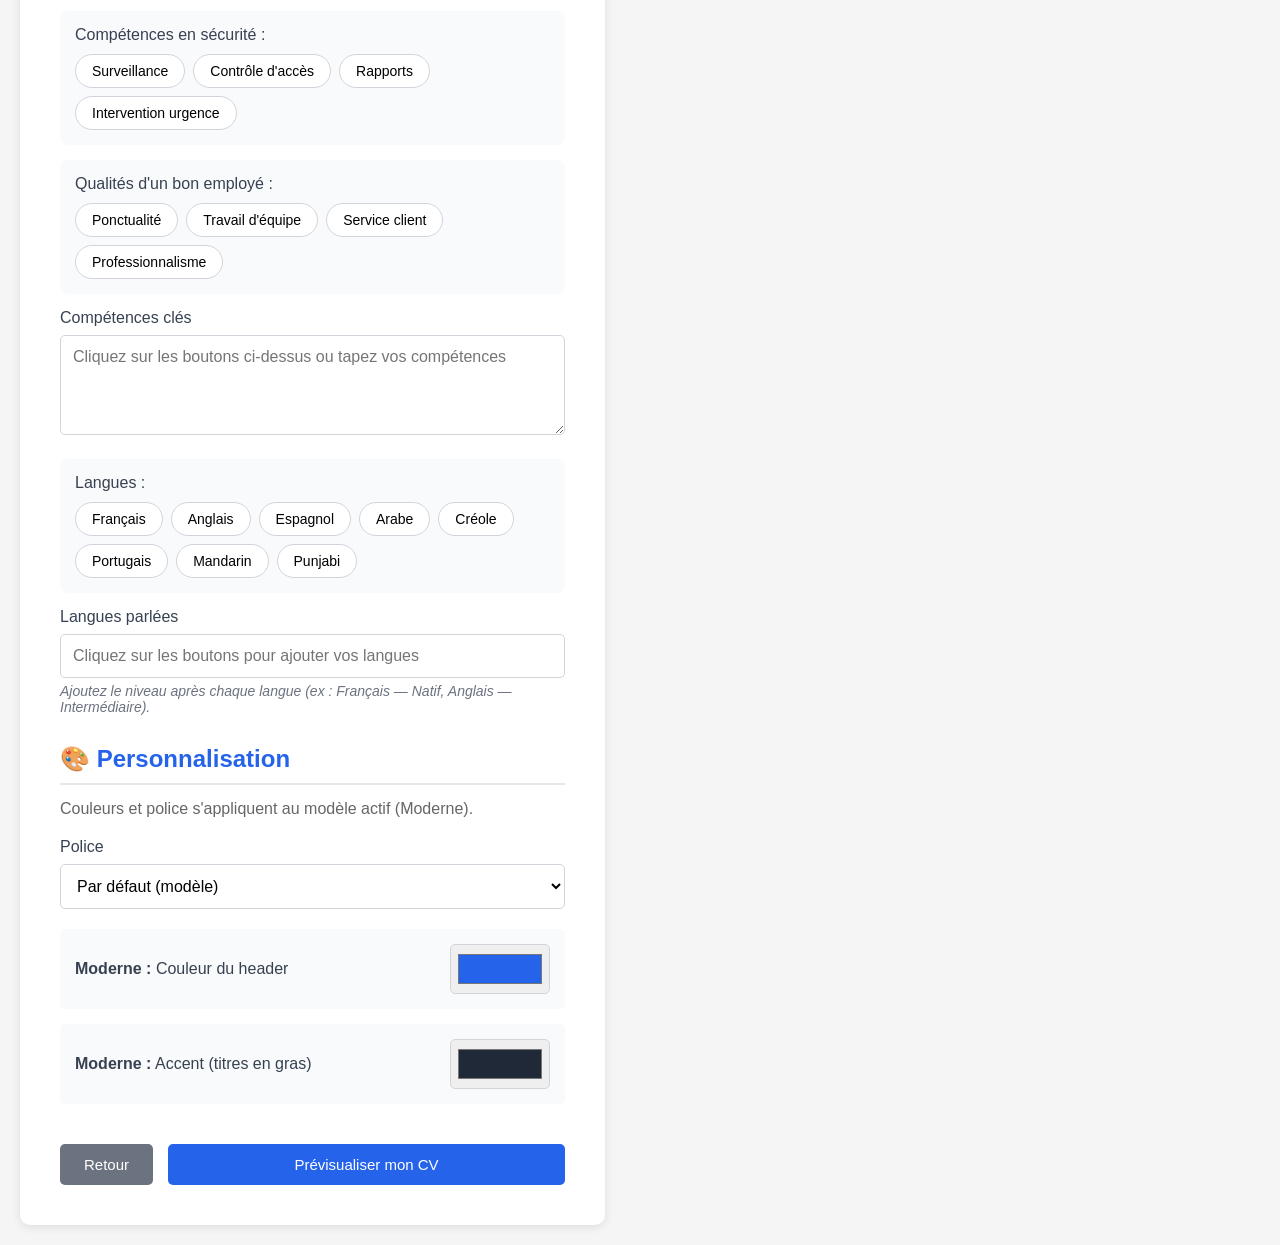
==== commit 270cdd6b: "feat(phase-5): homepage, SEO landing, JSON import/export, analytics Homepage - New index.html: marke" ====
--- a/cv-builder.html
+++ b/cv-builder.html
@@ -15,6 +15,7 @@
   <script src="js/storage.js"></script>
   <script src="js/cv-render.js"></script>
   <script src="js/ai.js"></script>
+  <script src="js/analytics.js"></script>
   <style>
     * {
       margin: 0;
@@ -720,6 +721,9 @@
       <button type="button" class="btn btn-ghost btn-sm" id="sectionsBtn">📑 Sections</button>
       <button type="button" class="btn btn-ghost btn-sm" id="coverLetterBtn">✉️ Lettre de motivation</button>
       <button type="button" class="btn btn-ghost btn-sm" id="atsCheckBtn">🔍 Vérifier ATS</button>
+      <button type="button" class="btn btn-ghost btn-sm" id="exportJsonBtn">⬇️ Exporter</button>
+      <label for="importJsonInput" class="btn btn-ghost btn-sm" style="cursor:pointer;">⬆️ Importer</label>
+      <input type="file" id="importJsonInput" accept="application/json,.json" style="display:none;" />
       <button type="button" class="btn btn-ghost btn-sm" id="aiSettingsBtn">🤖 IA</button>
 
       <label for="templatePicker" style="margin-bottom: 0; margin-left: 12px;">Modèle :</label>
@@ -1233,7 +1237,44 @@
         const atsBtn = document.getElementById('atsCheckBtn');
         if (atsBtn) atsBtn.addEventListener('click', () => {
           flushSave();
+          try { Analytics.track('ats_open'); } catch (_) {}
           window.location.href = 'cv-ats-check.html';
+        });
+
+        const exportBtn = document.getElementById('exportJsonBtn');
+        if (exportBtn) exportBtn.addEventListener('click', () => {
+          flushSave();
+          const json = CVStore.exportCV(active);
+          const blob = new Blob([json], { type: 'application/json' });
+          const a = document.createElement('a');
+          a.href = URL.createObjectURL(blob);
+          a.download = 'CV_' + (active.name || 'export').replace(/\s+/g, '_') + '.json';
+          document.body.appendChild(a);
+          a.click();
+          a.remove();
+          setTimeout(() => URL.revokeObjectURL(a.href), 1000);
+          try { Analytics.track('cv_exported_json'); } catch (_) {}
+        });
+
+        const importInp = document.getElementById('importJsonInput');
+        if (importInp) importInp.addEventListener('change', (e) => {
+          const file = e.target.files && e.target.files[0];
+          if (!file) return;
+          const reader = new FileReader();
+          reader.onload = () => {
+            try {
+              const cv = CVStore.importCV(reader.result);
+              active = cv;
+              renderPickerOptions();
+              loadActiveIntoForm();
+              updatePreview();
+              try { Analytics.track('cv_imported'); } catch (_) {}
+            } catch (err) {
+              alert('Import : ' + err.message);
+            }
+          };
+          reader.readAsText(file);
+          importInp.value = '';
         });
       }
 
